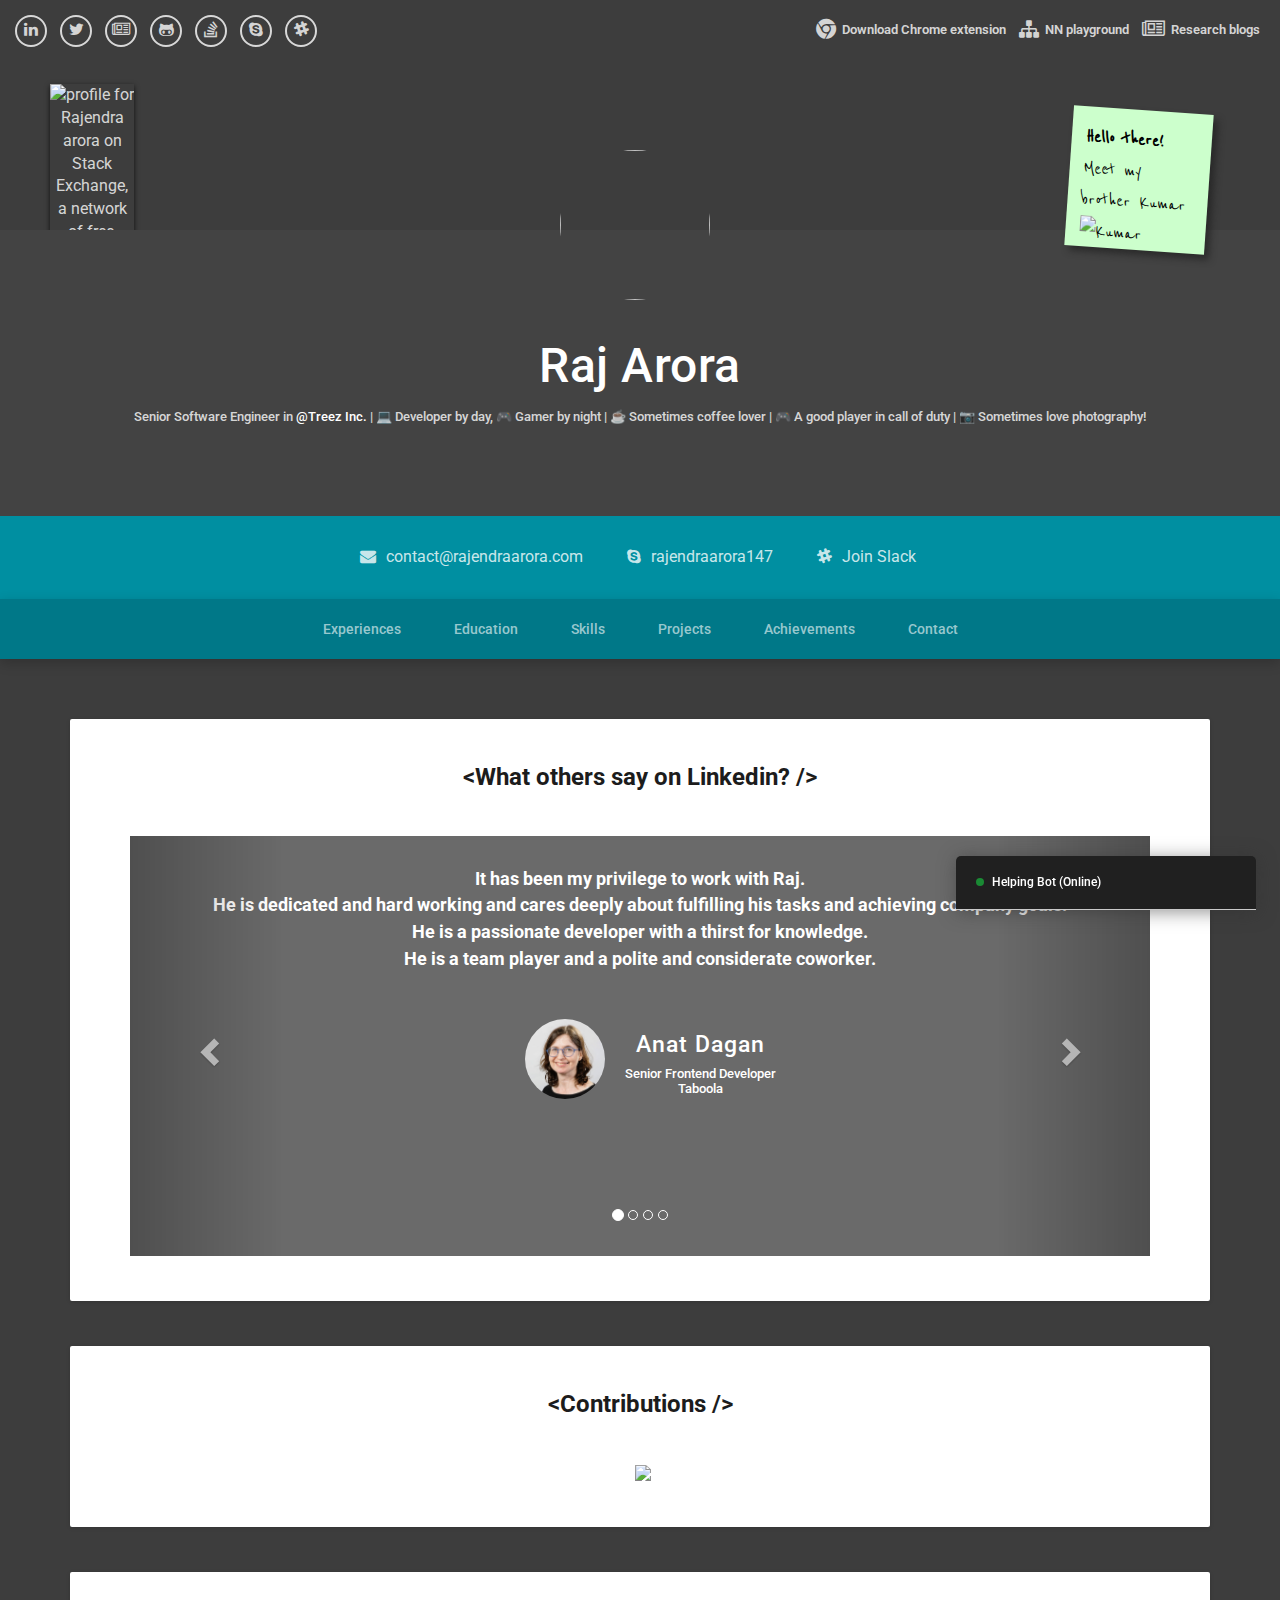
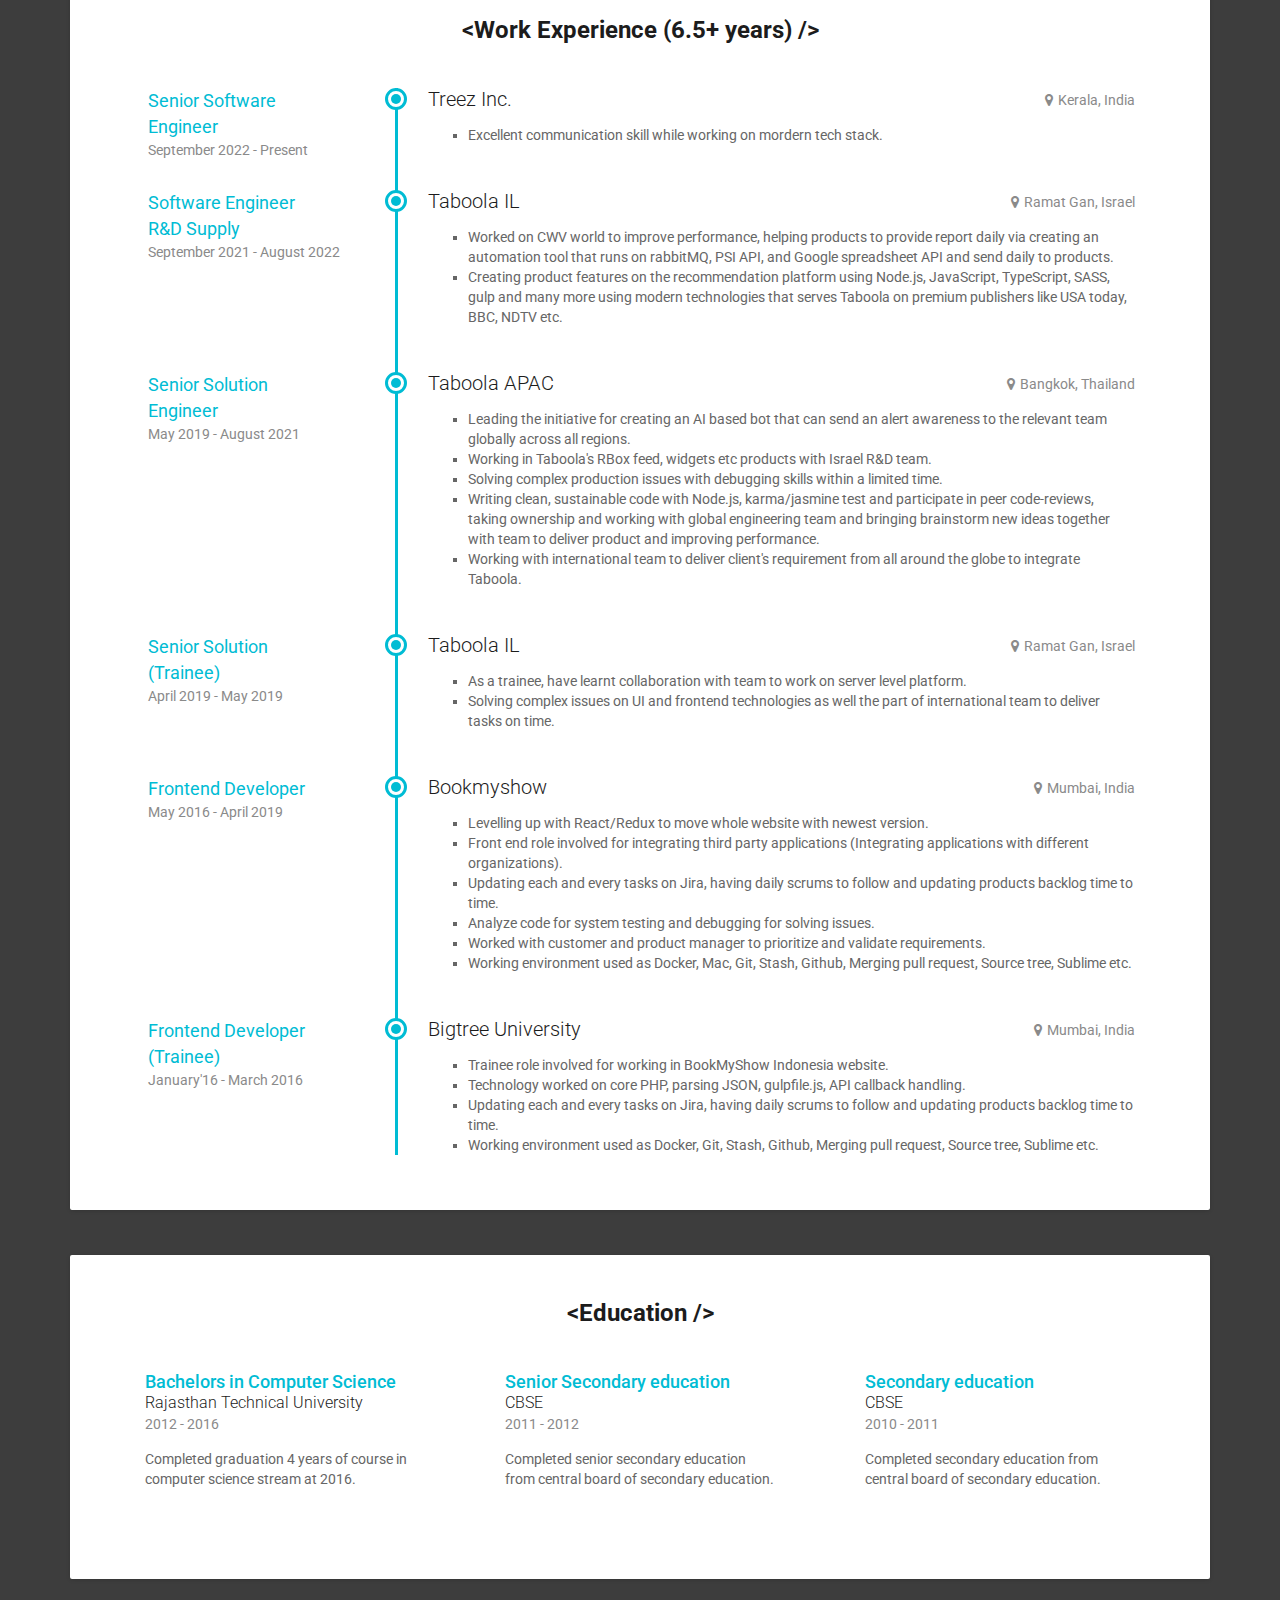
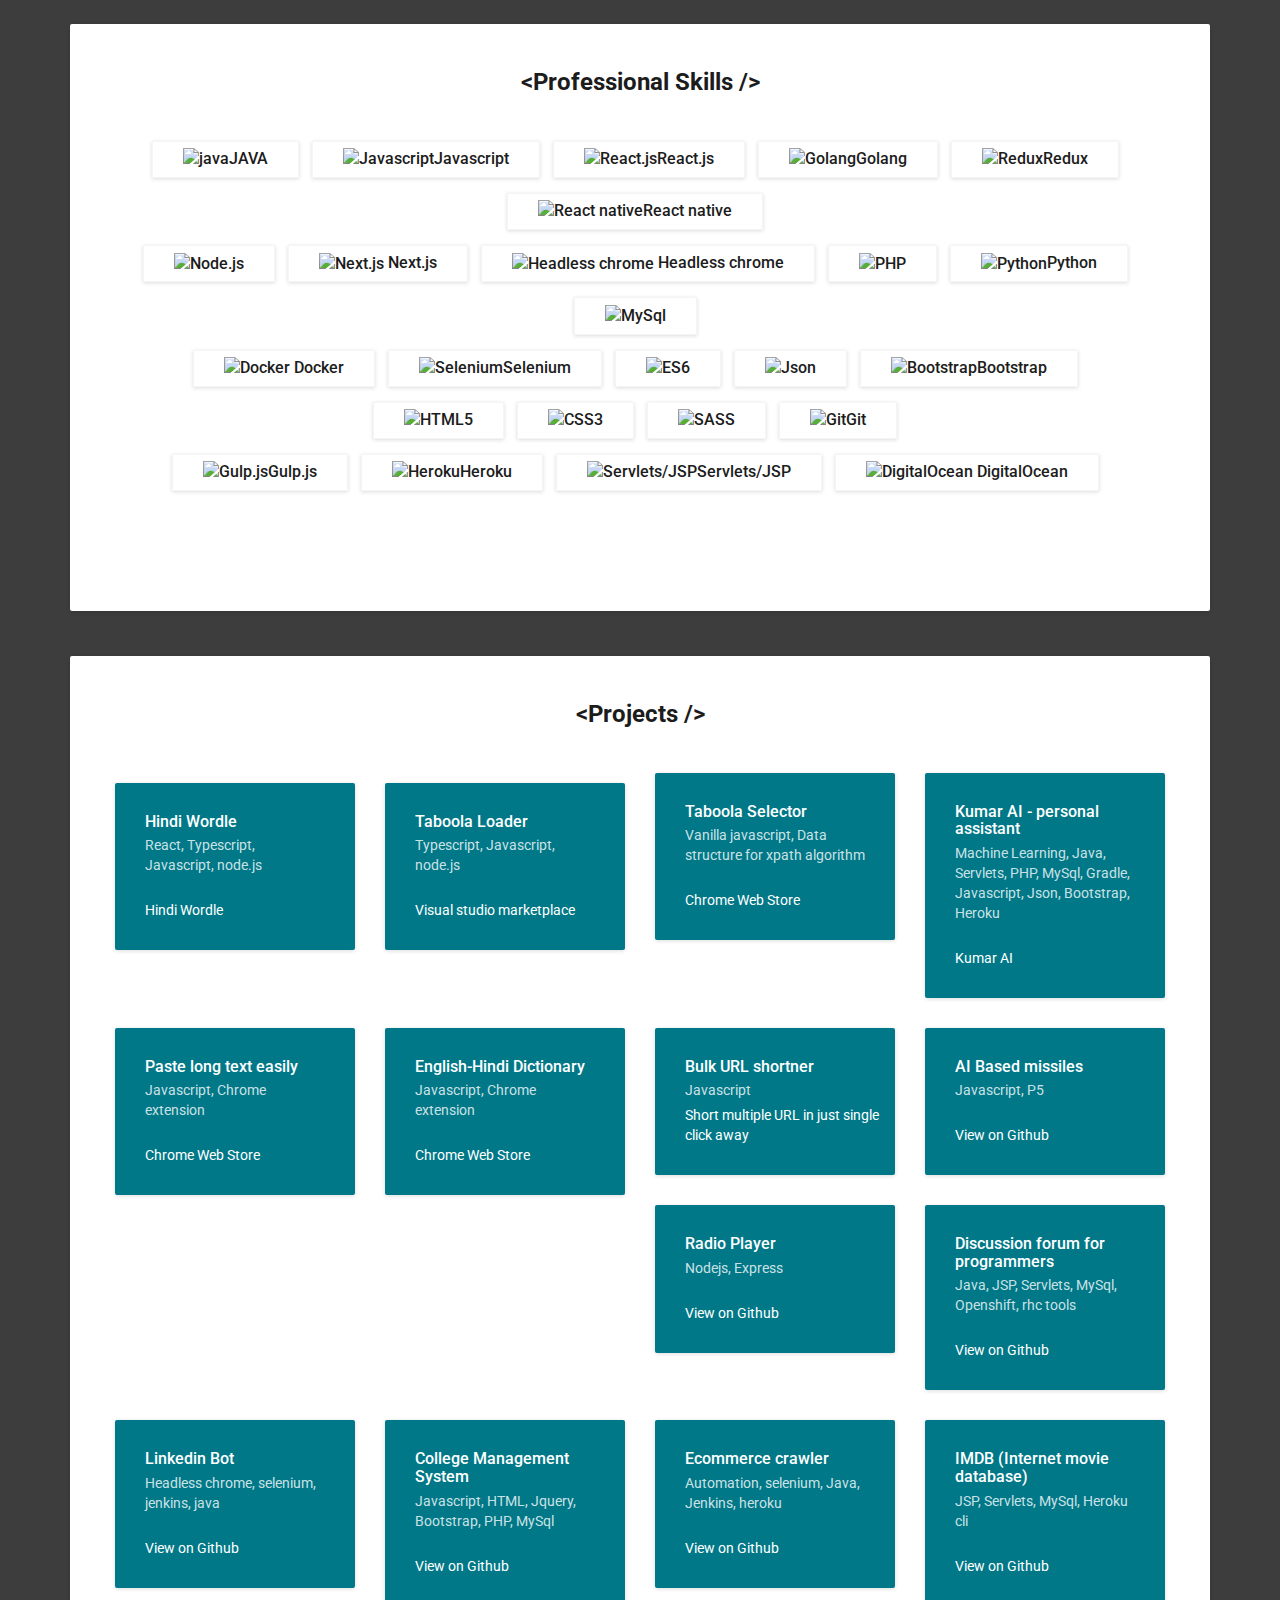
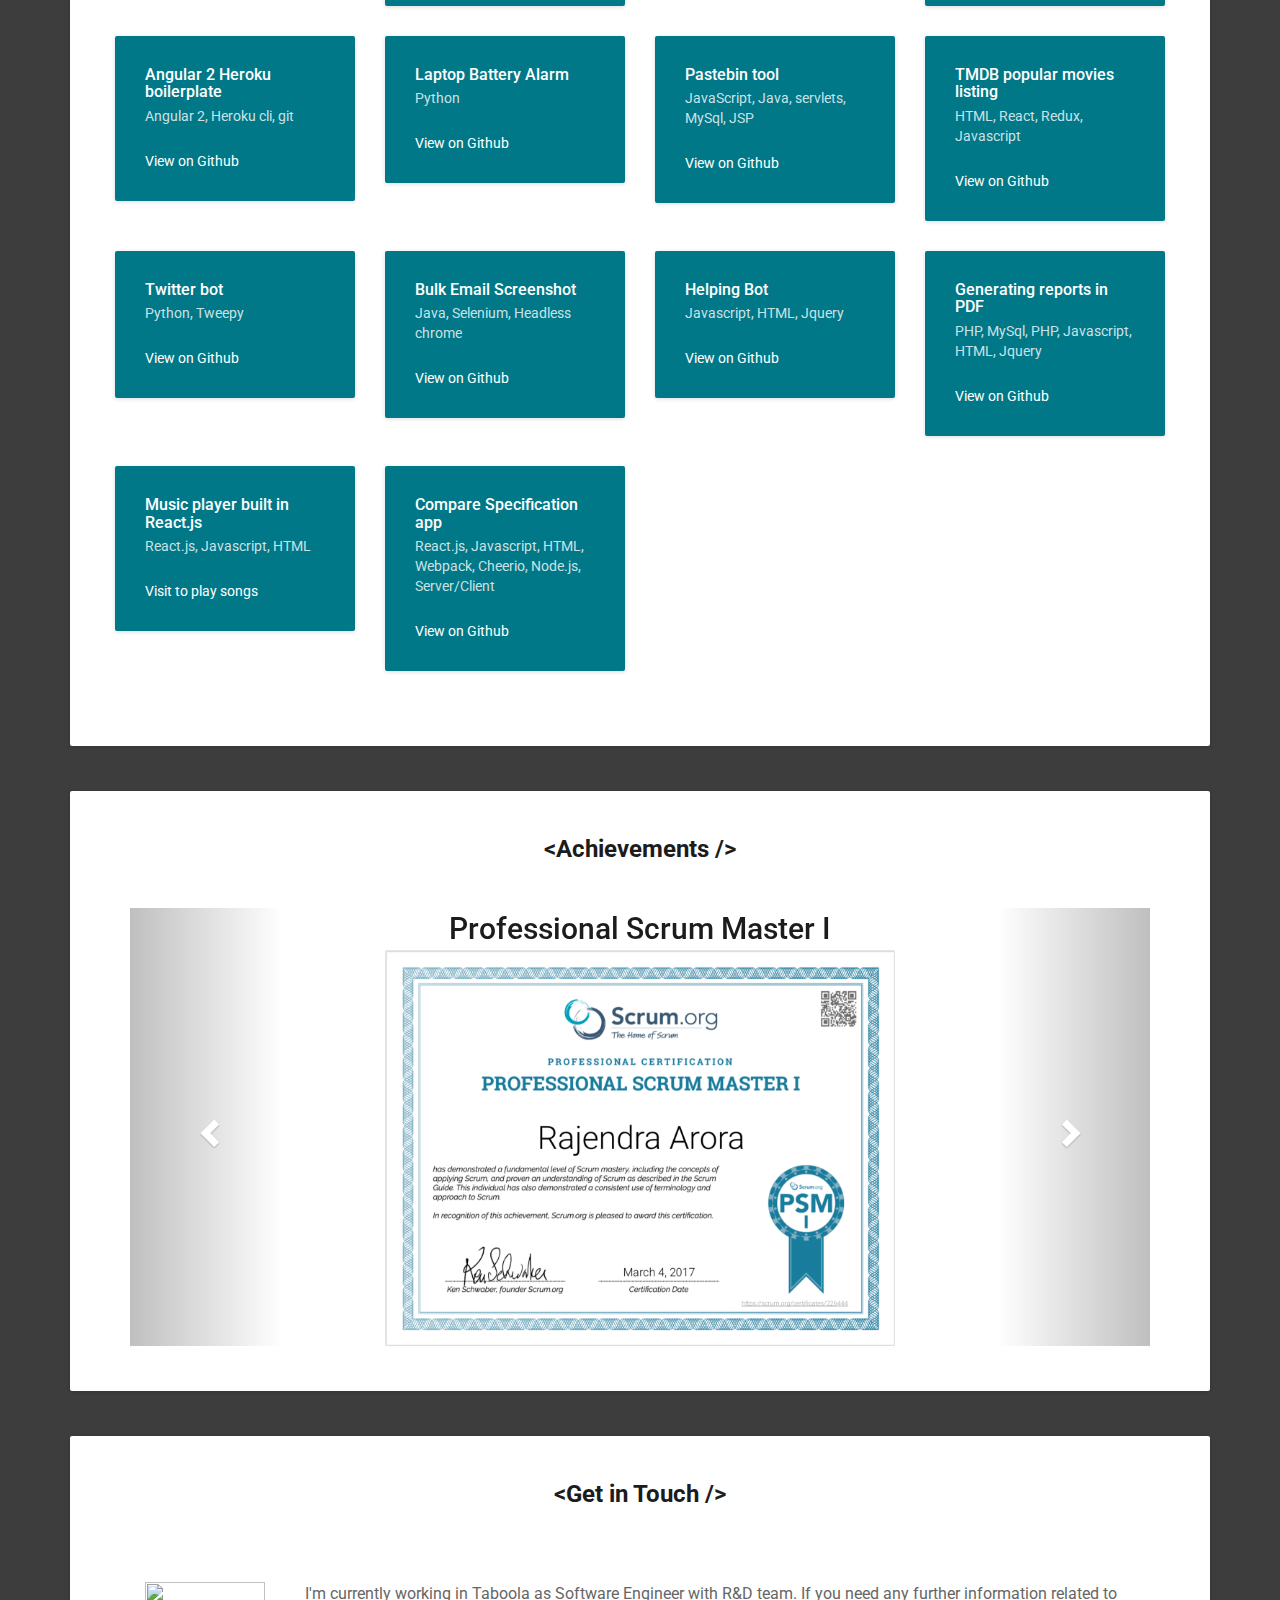
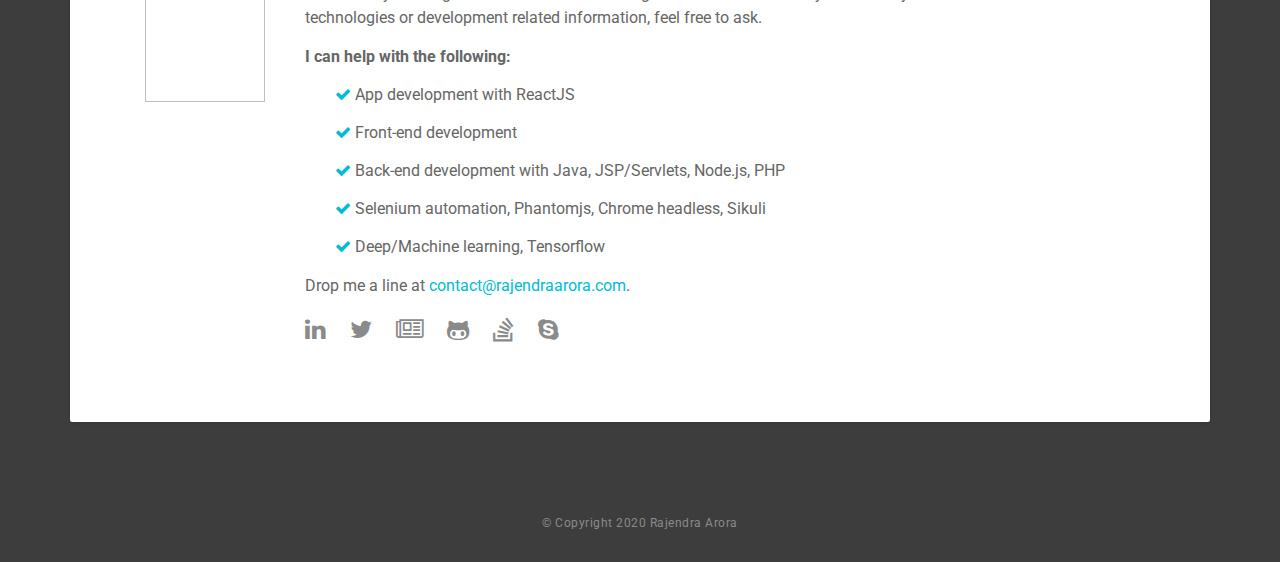
==== index.html @ cc277a3a "Update index.html" ====
<!DOCTYPE html>
<!--[if IE 8]> <html lang="en" class="ie8"> <![endif]-->  
<!--[if IE 9]> <html lang="en" class="ie9"> <![endif]-->  
<!--[if !IE]><!--> <html lang="en"> <!--<![endif]-->  
<head>
 	<link rel="shortcut icon" href="/assets/images/rajendra_arora.png" type="image/x-icon" />
    <title>Raj Arora | Frontend Developer at Taboola, Bangkok Thailand | Ex BookMyShow - Frontend Developer</title>
    <!-- Meta -->
    <meta charset="utf-8">
    <meta http-equiv="X-UA-Compatible" content="IE=edge">
    <meta name="viewport" content="width=device-width, initial-scale=1.0">
    <meta name="author" content="Raj Arora">
    <meta property="og:url" content="https://www.rajendraarora.com"/>
    <meta property="og:site_name" content="Raj Arora (rajendraarora16)"/>
    <meta property="og:title" content="Raj Arora (rajendraarora16)"/>
    <meta property="og:type" content="website"/>
    <meta property="og:image" content="https://www.rajendraarora.com/assets/images/rajendra_arora.png"/>
    <meta property="og:description" content="Rajendra is a Frontend developer in Taboola and previously worked as a role Software Developer at Bookmyshow. Also known as rajendraarora16 in online virtual world, He love to create web bots and huge fan of Machine Learning. Rajendra arora has created kumar - a personal AI bot who helps with everything https://kumar.rajendraarora.com. He's quite fascinated about working on large distributed systems and writes code that can scale well. Reactjs developer by day, Java developer by night" />
    <meta property="twitter:url" content="https://www.rajendraarora.com"/>
    <meta property="twitter:title" content="Raj Arora (rajendraarora16)"/>
    <meta property="twitter:type" content="website"/>
    <meta property="twitter:image" content="https://www.rajendraarora.com/assets/images/rajendra_arora.png"/>
    <meta property="twitter:description" content="Rajendra is a Frontend developer in Taboola and previously worked as a role Software Developer at Bookmyshow. Also known as rajendraarora16 in online virtual world, He love to create web bots and huge fan of Machine Learning. Rajendra arora has created kumar - a personal AI bot who helps with everything https://kumar.rajendraarora.com. He's quite fascinated about working on large distributed systems and writes code that can scale well. Reactjs developer by day, Java developer by night" />
    <meta name="description" content="Rajendra is a Frontend developer in Taboola and previously was a Software Developer at Bookmyshow. Known as rajendraarora16 in online virtual world, He love to create web bots and huge fan of Machine Learning. He's quite fascinated about working on large distributed systems and writes code that can scale well." />
    <meta name="keywords" content="Taboola raj arora, Taboola Rajendra arora, Rajendra arora Taboola, Fullstack developer taboola, Developer taboola, Taboola Raj Arora, Raj arora Taboola, Web developer Taboola, Taboola web developer, Full stack developer Raj arora, RajendraArora, rajendraarora16, Rajendra Arora, Kumar AI - rajendra arora, Kumar AI, Kumar AI Bot,IMDB app, Rajendra arora has created kumar - a personal AI bot who helps with everything https://kumar.rajendraarora.com, Bookmyshow.com, bookmyshow rajendra arora, rajendra arora bookmyshow, Machine Rajendra, Robot Rajendra, Robot Rajendra Arora, Rajendra Arora Machine Learning, Machine learning Rajendra Arora, Bookmyshow Developer, Bookmyshow Mumbai, Bookmyshow Intern, Github, API, Chrome Extension, Twitter, Python, wordpress, blog, Developer, Rajasthan Technical University, Rajendra, topper, Kota, Rajasthan, Rajendra Developer, API developer, Google open source, GitHub open source, Huge fan of Machine Learning, twitter bot, Twitter rajendra arora, Twitter bot rajendra arora, Twitter bot Rajendra, College management system Rajendra arora, Helping bot Rajendra arora, Pastebin tool Rajendra arora, Laptop battery alarm rajendra arora, Paste long text Rajendra arora, Chrome extension Paste long text, Paste long text extension, Paste long text chrome extension rajendra arora, Rajendra arora bulk url shortner, Kumar AI rajendra arora, Kumar AI chat bot, kumar chat bot personal assistant rajendra arora, kumar chat bot AI, Machine Learning Enthusiast, Reactjs developer by day, java developer by night" />
    <link rel="stylesheet" href="assets/css/bot-style.css" />
    <link  href="https://fonts.googleapis.com/css?family=Reenie+Beanie:regular" rel="stylesheet" type="text/css">
    <link href='https://fonts.googleapis.com/css?family=Roboto:400,500,400italic,300italic,300,500italic,700,700italic,900,900italic' rel='stylesheet' type='text/css'>
    <!-- Global CSS -->
    <link rel="stylesheet" href="https://maxcdn.bootstrapcdn.com/bootstrap/3.3.7/css/bootstrap.min.css">   
    <!-- Plugins CSS -->
    <link rel="stylesheet" href="https://maxcdn.bootstrapcdn.com/font-awesome/4.7.0/css/font-awesome.min.css">
    <!-- Theme CSS -->  
    <link rel="stylesheet" href="assets/css/style.css">
    <!-- Github Calendar CSS -->  
    <!-- <link rel="stylesheet" href="assets/css/github-calendar.css"> -->
    <!-- HTML5 shim and Respond.js for IE8 support of HTML5 elements and media queries -->
    <!--[if lt IE 9]>
      <script src="https://oss.maxcdn.com/html5shiv/3.7.2/html5shiv.min.js"></script>
      <script src="https://oss.maxcdn.com/respond/1.4.2/respond.min.js"></script>
    <![endif]-->
    <!-- Github Calendar JS -->
    <!-- <script src="assets/js/github-calendar.min.js"></script> -->
    <script>
	  (function(i,s,o,g,r,a,m){i['GoogleAnalyticsObject']=r;i[r]=i[r]||function(){
	  (i[r].q=i[r].q||[]).push(arguments)},i[r].l=1*new Date();a=s.createElement(o),
	  m=s.getElementsByTagName(o)[0];a.async=1;a.src=g;m.parentNode.insertBefore(a,m)
	  })(window,document,'script','https://www.google-analytics.com/analytics.js','ga');
	
	  ga('create', 'UA-88370656-1', 'auto');
	  ga('send', 'pageview');
	
	</script>
</head> 

<body>
    
    <header class="header">
        <div class="top-bar container-fluid">
            <ul class="social list-inline left">
                <li><a href="https://www.linkedin.com/in/rajendra-arora-a4066a108/" target="_blank"><i class="fa fa-linkedin" aria-hidden="true"></i></a></li>
                <li><a href="https://twitter.com/rajendraarora16" target="_blank"><i class="fa fa-twitter" aria-hidden="true"></i></a></li>
                <li><a href="https://rajendraarorarobot.wordpress.com/2015/08/20/crawler-and-robot-by-rajendra-arora/" target="_blank"><i class="fa fa-newspaper-o" aria-hidden="true"></i></a></li>
                <li><a href="https://github.com/rajendraarora16" target="_blank"><i class="fa fa-github-alt" aria-hidden="true"></i></a></li>
                <li><a href="http://stackoverflow.com/users/2802622/rajendra-arora" target="_blank"><i class="fa fa-stack-overflow" aria-hidden="true"></i></a></li>
                <li><a href="#" data-toggle="modal" data-target="#skype_address" ><i class="fa fa-skype" aria-hidden="true"></i></a></li>
                <li><a href="https://join.slack.com/t/rajendraarora/shared_invite/zt-i184yhn4-Tru3CZ2kOfXm0glyeF3x1g" target="_blank"><i class="fa fa-slack" aria-hidden="true"></i></a></li>
                <ul class="left-sticky">
                    <li>
                        <div class="stackoverflow-flair">
                            <a class="img-flair" href="https://stackoverflow.com/users/2802622/rajendra-arora"><img src="https://stackoverflow.com/users/flair/2802622.png" width="208" height="58" alt="profile for Rajendra arora on Stack Exchange, a network of free, community-driven Q&amp;A sites" title="profile for Rajendra arora on Stack Exchange, a network of free, community-driven Q&amp;A sites" /></a>
                        </div>
                    </li>
                </ul>
            </ul><!--//social-->
            <ul class="list-inline right-list-bar right">
                <li><div onclick="location.href='https://chrome.google.com/webstore/detail/rajendra-arora/gindhefmfhfmcaghojlpdplemeijejcb/';" class="ext-btn"><span class="chrome-icon-ext"><i class="fa fa-chrome" aria-hidden="true"></i></span><span class="chrome-text-ext">&nbsp;&nbsp;Download Chrome extension</span></div></li>
                <li><div onclick="location.href='https://nnplayground.herokuapp.com';" class="ext-btn"><span class="blog-icon-ext"><i class="fa fa-sitemap" aria-hidden="true"></i></span><span class="blog-text-ext">&nbsp;&nbsp;NN playground</span></div></li>
                <li><div onclick="location.href='https://blogs.rajendraarora.com';" class="ext-btn"><span class="blog-icon-ext"><i class="fa fa-newspaper-o" aria-hidden="true"></i></span><span class="blog-text-ext">&nbsp;&nbsp;Research blogs</span></div></li>
                <br/>
                <ul class="sticky-notes">
                    <li>
                        <a href="https://kumar.rajendraarora.com" target="_blank">
                            <p><strong>Hello there!</strong> Meet my brother Kumar <img src="https://kumar.rajendraarora.com/assets/img/kumar.png" alt="Kumar" height="30" width="30" /></p>
                            
                          </a>
                    </li>
                </ul>
            </ul>
        </div><!--//top-bar-->
        
        <div class="intro">
            <div class="container text-center">
                <img class="profile-image" src="assets/images/rajendra_photo.jpeg" alt="">
                <h1 class="name">Raj Arora</h1>
                <div class="title">Senior Software Engineer in <a href="https://www.linkedin.com/company/treez.io/" target="_blank">@Treez Inc.</a> | 💻 Developer by day, 🎮 Gamer by night | ☕ Sometimes coffee lover | 🎮 A good player in call of duty | 📷 Sometimes love photography!</div>
            </div><!--//container-->
        </div><!--//intro-->
        
        <div class="contact-info">
            <div class="container text-center">
                <ul class="list-inline">
                    <li class="email"><i class="fa fa-envelope"></i><a href="mailto:contact@rajendraarora.com">contact@rajendraarora.com</a></li>
                    <li class="website"><i class="fa fa-skype"></i><a href="skype:rajendraarora147?call">rajendraarora147</a></li>
                    <li class="website"><i class="fa fa-slack"></i><a href="https://join.slack.com/t/rajendraarora/shared_invite/zt-i184yhn4-Tru3CZ2kOfXm0glyeF3x1g" target="_blank">Join Slack</a></li>
                </ul>
            </div><!--//container-->
        </div><!--//contact-info-->
        
        <div class="page-nav-space-holder hidden-xs">
            <div id="page-nav-wrapper" class="page-nav-wrapper text-center">
                <div class="container">
                    <ul id="page-nav" class="nav page-nav list-inline">
                        <!-- <li><a class="scrollto" href="#contribution-section">Contributions</a></li> -->
                        <li><a class="scrollto" href="#experiences-section">Experiences</a></li>
                        <li><a class="scrollto" href="#education-section">Education</a></li>
                        <li><a class="scrollto" href="#skills-section">Skills</a></li>
                        <li><a class="scrollto" href="#portfolio-section">Projects</a></li>
                        <li><a class="scrollto" href="#achievement-section">Achievements</a></li>
                        <li><a class="scrollto" href="#contact-section">Contact</a></li>
                    </ul><!--//page-nav-->
                </div>
            </div><!--//page-nav-wrapper-->
        </div>
        
    </header><!--//header-->
    
    <div class="wrapper container">
        <section id="recommendation-section" class="recommendation-section section align-xs">
            <h2 class="section-title"><strong>&lt;What others say on Linkedin? /&gt;</strong></h2>
            <div class="intro">
                <div class="dialog">
                    <div class="container sliderStyle">
                        <div id="myCarousel" class="carousel slide" data-ride="carousel">
                            <!-- Indicators -->
                            <ol class="carousel-indicators">
                                <li data-target="#myCarousel" data-slide-to="0" class="active"></li>
                                <li data-target="#myCarousel" data-slide-to="1"></li>
                                <li data-target="#myCarousel" data-slide-to="2"></li>
                                <li data-target="#myCarousel" data-slide-to="3"></li>
                            </ol>
                        
                            <!-- Wrapper for slides -->
                            <!-- Item 1 -->
                            <div class="carousel-inner">
                                <div class="item active">
                                  <div class="u-container-layout u-container-layout-1">
                                    <a class="recommendation-anchor" href="https://www.linkedin.com/in/arorar16/details/recommendations" target="_blank">
                                      <p class="u-align-left u-text u-text-1">It has been my privilege to work with Raj.
                                        <br/>He is dedicated and hard working and cares deeply about fulfilling his tasks and achieving company goals.<br/>He is a passionate developer with a thirst for knowledge. 
                                        <br/>He is a team player and a polite and considerate coworker.</p>
                                      <div class="u-recommendation-container">
                                        <div class="recommendation-container">
                                          <div class="r-image-container">
                                            <div class="u-image u-image-circle u-preserve-proportions u-image-1" alt="Colleague image"></div>
                                          </div>
                                          <div class="r-info">
                                            <h4 class="u-align-left u-custom-font u-font-montserrat u-text u-text-2">Anat Dagan</h4>
                                            <h5 class="u-align-left u-text u-text-3">Senior Frontend Developer <br />Taboola</h5>
                                          </div>
                                        </div>
                                      </div>
                                    </a>
                                  </div>
                                </div>
                                <!-- Item 2 -->
                                <div class="item">
                                  <div class="u-container-layout u-container-layout-1">
                                    <a class="recommendation-anchor" href="https://www.linkedin.com/in/arorar16/details/recommendations" target="_blank">
                                      <p class="u-align-left u-text u-text-1">Rajendra is amazing person with very in-depth and vast knowledge in the technical front. While working with him under his Senior Solution Engineer role, he was always hands-on and willing to hop on any ad hoc requests to solve, not just critical but also difficult, issues. Raj would not give up until he could squeeze all his knowledge and exploit all his attempts. I could always rest assured that he would do his best to find a solution and that I was always in a good care when working with him.</p>
                                      <div class="u-recommendation-container">
                                        <div class="recommendation-container">
                                          <div class="r-image-container">
                                            <div class="u-image u-image-circle u-preserve-proportions u-image-2" alt="Colleague image"></div>
                                          </div>
                                          <div class="r-info">
                                            <h4 class="u-align-left u-custom-font u-font-montserrat u-text u-text-2">Napapan Nilasri</h4>
                                            <h5 class="u-align-left u-text u-text-3">Team Lead / Manager <br />Taboola</h5>
                                          </div>
                                        </div>
                                      </div>
                                    </a>
                                  </div>
                                </div>

                                <!-- Item 3 -->
                                <div class="item">
                                  <div class="u-container-layout u-container-layout-1">
                                    <a class="recommendation-anchor" href="https://www.linkedin.com/in/arorar16/details/recommendations" target="_blank">
                                      <p class="u-align-left u-text u-text-1">During our time in Bookmyshow, Raj proved himself to be a dependable employee and a hard worker with solid problem solving and technical skills. He always used to be hooked with the latest technologies, learning new things literally every day.
                                      <br/>Raj would be an asset to have on any team. During his tenure at Bookmyshow, he's gone out of his way to welcome newcomers and resolve any problems they might have. He pitches innovative ideas at company meetings but also listens to what others have to say. Would love to work again with him.</p>
                                      <div class="u-recommendation-container">
                                        <div class="recommendation-container">
                                          <div class="r-image-container">
                                            <div class="u-image u-image-circle u-preserve-proportions u-image-3" alt="Colleague image"></div>
                                          </div>
                                          <div class="r-info">
                                            <h4 class="u-align-left u-custom-font u-font-montserrat u-text u-text-2">Chirag Batra</h4>
                                            <h5 class="u-align-left u-text u-text-3">Software Engineer <br />BookMyShow</h5>
                                          </div>
                                        </div>
                                      </div>
                                    </a>
                                  </div>
                                </div>

                                <!-- Item 4 -->
                                <div class="item">
                                  <div class="u-container-layout u-container-layout-1">
                                    <a class="recommendation-anchor" href="https://www.linkedin.com/in/arorar16/details/recommendations" target="_blank">
                                      <p class="u-align-left u-text u-text-1">I've worked with him more than a year as a same position. He is intelligent, creative and possesses an in quisitive mind. He continually shares his knowledge to the team and develops initiative tools for improving team performance and efficiency.<br/>
                                      As a part of his role, he has to communicate with both business and technical group of people on a daily basis. His proficiency is high enough so that he is always clear and concise, making his point and backing it up with solid decision and analysis. I'm so fortunate to have him as a part of the team.</p>
                                      <div class="u-recommendation-container">
                                        <div class="recommendation-container">
                                          <div class="r-image-container">
                                            <div class="u-image u-image-circle u-preserve-proportions u-image-4" alt="Colleague image"></div>
                                          </div>
                                          <div class="r-info">
                                            <h4 class="u-align-left u-custom-font u-font-montserrat u-text u-text-2">Sunsern Damronglaohapan</h4>
                                            <h5 class="u-align-left u-text u-text-3">Solutions Lead <br />Taboola</h5>
                                          </div>
                                        </div>
                                      </div>
                                    </a>
                                  </div>
                                </div>
                            </div>
                        
                            <!-- Left and right controls -->
                            <a class="left carousel-control" href="#myCarousel" data-slide="prev">
                                <span class="glyphicon glyphicon-chevron-left"></span>
                                <span class="sr-only">Previous</span>
                            </a>
                            <a class="right carousel-control" href="#myCarousel" data-slide="next">
                                <span class="glyphicon glyphicon-chevron-right"></span>
                                <span class="sr-only">Next</span>
                            </a>
                        </div>
                    </div>
                </div>
            </div>
        </section>

        <section id="contribution-section" class="contribution-section section align-xs">
            <h2 class="section-title"><strong>&lt;Contributions /&gt;</strong></h2>
            <div class="intro">
                <div class="dialog contribution">
                    <div class="github-stats">
                        <img src="https://github-readme-stats.anuraghazra1.vercel.app/api?username=rajendraarora16&show_icons=true&include_all_commits=true&theme=radical" alt="" />
                    </div>
                    <div class="github-top-lang">
                        <img src="https://github-readme-stats.anuraghazra1.vercel.app/api/top-langs/?username=rajendraarora16&layout=compact&theme=radical" alt="" />
                    </div>
                    <div class="github-streak">
                        <img src="https://github-readme-streak-stats.herokuapp.com/?user=rajendraarora16&theme=dark" width="48%">
                    </div>
                </div>
            </div>
        </section>

        <section id="experiences-section" class="experiences-section section">
            <h2 class="section-title"><strong>&lt;Work Experience (6.5+ years) /&gt;</strong></h2>
            <div class="timeline">
                
                <div class="item">
                  <div class="work-place">
                      <h3 class="place">Treez Inc.</h3>
                      <div class="location"><i class="fa fa-map-marker" aria-hidden="true"></i>Kerala, India</div>
                  </div>
                  <div class="job-meta">
                      <div class="title">Senior Software<br/>Engineer</div>
                      <div class="time">September 2022 - Present</div>
                  </div><!--//job-meta-->
                  <div class="job-desc">
                      <ul>
                          <li>Excellent communication skill while working on mordern tech stack.</li>
                      </ul>
                  </div><!--//job-desc-->
                </div><!--//item-->
                
                <div class="item">
                    <div class="work-place">
                        <h3 class="place">Taboola IL</h3>
                        <div class="location"><i class="fa fa-map-marker" aria-hidden="true"></i>Ramat Gan, Israel</div>
                    </div>
                    <div class="job-meta">
                        <div class="title">Software Engineer<br/> R&D Supply</div>
                        <div class="time">September 2021 - August 2022</div>
                    </div><!--//job-meta-->
                    <div class="job-desc">
                        <ul>
                            <li>Worked on CWV world to improve performance, helping products to provide report daily via creating an automation tool that runs on rabbitMQ, PSI API, and Google spreadsheet API and send daily to products.</li>
                            <li>Creating product features on the recommendation platform using Node.js, JavaScript, TypeScript, SASS, gulp and many more using modern technologies that serves Taboola on premium publishers like USA today, BBC, NDTV etc.</li>
                        </ul>
                    </div><!--//job-desc-->
                </div><!--//item-->

                <div class="item">
                    <div class="work-place">
                        <h3 class="place">Taboola APAC</h3>
                        <div class="location"><i class="fa fa-map-marker" aria-hidden="true"></i>Bangkok, Thailand</div>
                    </div>
                    <div class="job-meta">
                        <div class="title">Senior Solution<br/> Engineer</div>
                        <div class="time">May 2019 - August 2021</div>
                    </div><!--//job-meta-->
                    <div class="job-desc">
                        <ul>
                            <li>Leading the initiative for creating an AI based bot that can send an alert awareness to the relevant team globally across all regions.</li>
                            <li>Working in Taboola's RBox feed, widgets etc products with Israel R&D team.</li>
                            <li>Solving complex production issues with debugging skills within a limited time.</li>
                            <li>Writing clean, sustainable code with Node.js, karma/jasmine test and participate in peer code-reviews, taking
                                ownership and working with global engineering team and bringing brainstorm new ideas together with team
                                to deliver product and improving performance.</li>
                            <li>Working with international team to deliver client's requirement from all around the globe to integrate Taboola.</li>
                        </ul>
                    </div><!--//job-desc-->
                </div><!--//item-->
                
		        <div class="item">
                    <div class="work-place">
                        <h3 class="place">Taboola IL</h3>
                        <div class="location"><i class="fa fa-map-marker" aria-hidden="true"></i>Ramat Gan, Israel</div>
                    </div>
                    <div class="job-meta">
                        <div class="title">Senior Solution<br/>(Trainee)</div>
                        <div class="time">April 2019 - May 2019</div>
                    </div><!--//job-meta-->
                    <div class="job-desc">
                        <ul>
                            <li>As a trainee, have learnt collaboration with team to work on server level platform.</li>
                            <li>Solving complex issues on UI and frontend technologies as well the part of international team to deliver tasks on time.</li>
                        </ul>
                    </div><!--//job-desc-->
                </div><!--//item-->    
		    
                <div class="item">
                    <div class="work-place">
                        <h3 class="place">Bookmyshow</h3>
                        <div class="location"><i class="fa fa-map-marker" aria-hidden="true"></i>Mumbai, India</div>
                    </div>
                    <div class="job-meta">
                        <div class="title">Frontend Developer</div>
                        <div class="time">May 2016 - April 2019</div>
                    </div><!--//job-meta-->
                    <div class="job-desc">
                        <ul>
                            <li>Levelling up with React/Redux to move whole website with newest version.</li>
                            <li>Front end role involved for integrating third party applications (Integrating applications with different organizations).</li>
                            <li>Updating each and every tasks on Jira, having daily scrums to follow and updating products backlog time to time.</li>
                            <li>Analyze code for system testing and debugging for solving issues.</li>
                            <li>Worked with customer and product manager to prioritize and validate requirements.</li>
                            <li>Working environment used as Docker, Mac, Git, Stash, Github, Merging pull request, Source tree, Sublime etc.</li>
                        </ul>
                    </div><!--//job-desc-->
                </div><!--//item-->
                
                <div class="item">
                    <div class="work-place">
                        <h3 class="place">Bigtree University</h3>
                        <div class="location"><i class="fa fa-map-marker" aria-hidden="true"></i>Mumbai, India</div>
                    </div>
                    <div class="job-meta">
                        <div class="title">Frontend Developer <br/>(Trainee)</div>
                        <div class="time">January'16 - March 2016</div>
                    </div><!--//job-meta-->
                    <div class="job-desc">
                        <ul>
                            <li>Trainee role involved for working in BookMyShow Indonesia website.</li>
                            <li>Technology worked on core PHP, parsing JSON, gulpfile.js, API callback handling.</li>
                            <li>Updating each and every tasks on Jira, having daily scrums to follow and updating products backlog time to time.</li>
                            <li>Working environment used as Docker, Git, Stash, Github, Merging pull request, Source tree, Sublime etc.</li>
                        </ul> 
                    </div><!--//job-desc-->
                </div><!--//item-->
                
            </div><!--//timeline-->
            
        </section><!--//section-->
        
        <section id="education-section" class="education-section section">
            <h2 class="section-title"><strong>&lt;Education /&gt;</strong></h2>
            <div class="row">
                <div class="item col-xs-12 col-sm-4">
                    <div class="item-inner">
                        <h3 class="degree">Bachelors in Computer Science</h3>
                        <div class="education-body">
                            Rajasthan Technical University
                        </div><!--//education-body-->
                        <div class="time">2012 - 2016</div>
                        <div class="desc">
                            Completed graduation 4 years of course in computer science stream at 2016. 
                        </div>
                    </div><!--//item-inner-->
                </div><!--//item-->
                <div class="item col-xs-12 col-sm-4">
                    <div class="item-inner">
                        <h3 class="degree">Senior Secondary education</h3>
                        <div class="education-body">
                            CBSE
                        </div><!--//education-body-->
                        <div class="time">2011 - 2012</div>
                        <div class="desc">
                            Completed senior secondary education from central board of secondary education. 
                        </div>
                    </div><!--//item-inner-->
                </div><!--//item-->
                <div class="item col-xs-12 col-sm-4">
                    <div class="item-inner">
                        <h3 class="degree">Secondary education</h3>
                        <div class="education-body">
                            CBSE
                        </div><!--//education-body-->
                        <div class="time">2010 - 2011</div>
                        <div class="desc">
                            Completed secondary education from central board of secondary education. 
                        </div>
                    </div><!--//item-inner-->
                </div><!--//item-->
                
            </div><!--//row-->
        </section><!--//section-->
        
        
        <section id="skills-section" class="skills-section section text-center">
            <h2 class="section-title"><strong>&lt;Professional Skills /&gt;</strong></h2>
            <div class="top-skills">                
                <div class="other-skills">
	                <div class="misc-skills">
                        <span class="skill-tag"><img class="programming-skill-logo" src="https://res.cloudinary.com/dqluxvgsf/image/upload/v1573228147/rajendraarora.com/programming-icon/java.png" alt="java"/>JAVA</span>
                        <span class="skill-tag"><img class="programming-skill-logo" src="https://res.cloudinary.com/dqluxvgsf/image/upload/v1573228148/rajendraarora.com/programming-icon/javascript.png" alt="Javascript"/>Javascript</span>
                        <span class="skill-tag"><img class="programming-skill-logo" src="https://res.cloudinary.com/dqluxvgsf/image/upload/v1573228149/rajendraarora.com/programming-icon/react.png" alt="React.js"/>React.js</span>
                        <span class="skill-tag"><img class="programming-skill-logo" src="https://res.cloudinary.com/dqluxvgsf/image/upload/v1573228149/rajendraarora.com/programming-icon/golang.png" alt="Golang"/>Golang</span>
                        <span class="skill-tag"><img class="programming-skill-logo" src="https://res.cloudinary.com/dqluxvgsf/image/upload/v1573228151/rajendraarora.com/programming-icon/redux.png" alt="Redux"/>Redux</span>
                        <span class="skill-tag"><img class="programming-skill-logo" src="https://res.cloudinary.com/dqluxvgsf/image/upload/v1573228149/rajendraarora.com/programming-icon/react-native.png" alt="React native"/>React native</span>
                        <br>
                        <span class="skill-tag"><img class="programming-skill-logo" src="https://res.cloudinary.com/dqluxvgsf/image/upload/v1573229248/rajendraarora.com/programming-icon/node.png" alt="Node.js"/></span>
                        <span class="skill-tag"><img class="programming-skill-logo" src="https://res.cloudinary.com/dqluxvgsf/image/upload/v1573229627/rajendraarora.com/programming-icon/next.png" alt="Next.js"/> Next.js</span>
                        <span class="skill-tag"><img class="programming-skill-logo" src="https://res.cloudinary.com/dqluxvgsf/image/upload/v1573228149/rajendraarora.com/programming-icon/chrome.png" alt="Headless chrome"/> Headless chrome</span>
                        <span class="skill-tag"><img class="programming-skill-logo" src="https://res.cloudinary.com/dqluxvgsf/image/upload/v1573228150/rajendraarora.com/programming-icon/php.png" alt="PHP"/></span>
                        <span class="skill-tag"><img class="programming-skill-logo" src="https://res.cloudinary.com/dqluxvgsf/image/upload/v1573228148/rajendraarora.com/programming-icon/python.png" alt="Python"/>Python</span>
                        <span class="skill-tag"><img class="programming-skill-logo" src="https://res.cloudinary.com/dqluxvgsf/image/upload/v1573228149/rajendraarora.com/programming-icon/mysql.png" alt="MySql"/></span>
                        <br>
                        <span class="skill-tag"><img class="programming-skill-logo" src="https://res.cloudinary.com/dqluxvgsf/image/upload/v1573230210/rajendraarora.com/programming-icon/docker.png" alt="Docker"/> Docker</span>
	                    <span class="skill-tag"><img class="programming-skill-logo" src="https://res.cloudinary.com/dqluxvgsf/image/upload/v1573228149/rajendraarora.com/programming-icon/selenium.png" alt="Selenium"/>Selenium</span>
	                    <span class="skill-tag"><img class="programming-skill-logo" src="https://res.cloudinary.com/dqluxvgsf/image/upload/v1573228734/rajendraarora.com/programming-icon/es6.png" alt="ES6"/></span>
	                    <span class="skill-tag"><img class="programming-skill-logo" src="https://res.cloudinary.com/dqluxvgsf/image/upload/v1573228148/rajendraarora.com/programming-icon/json.png" alt="Json"/></span>
	                    <span class="skill-tag"><img class="programming-skill-logo" src="https://res.cloudinary.com/dqluxvgsf/image/upload/v1573228148/rajendraarora.com/programming-icon/bootstrap.png" alt="Bootstrap"/>Bootstrap</span>
	                    <br>
	                    <span class="skill-tag"><img class="programming-skill-logo" src="https://res.cloudinary.com/dqluxvgsf/image/upload/v1573228150/rajendraarora.com/programming-icon/html.png" alt="HTML5"/></span>
	                    <span class="skill-tag"><img class="programming-skill-logo" src="https://res.cloudinary.com/dqluxvgsf/image/upload/v1573228150/rajendraarora.com/programming-icon/css.png" alt="CSS3"/></span>
	                    <span class="skill-tag"><img class="programming-skill-logo" src="https://res.cloudinary.com/dqluxvgsf/image/upload/v1573228148/rajendraarora.com/programming-icon/sass.png" alt="SASS"/></span>
	                    <span class="skill-tag"><img class="programming-skill-logo" src="https://res.cloudinary.com/dqluxvgsf/image/upload/v1573228148/rajendraarora.com/programming-icon/git.png" alt="Git"/>Git</span>
                        <br>
                        <span class="skill-tag"><img class="programming-skill-logo" src="https://res.cloudinary.com/dqluxvgsf/image/upload/v1573228149/rajendraarora.com/programming-icon/gulp.png" alt="Gulp.js"/>Gulp.js</span>
	                    <span class="skill-tag"><img class="programming-skill-logo" src="https://res.cloudinary.com/dqluxvgsf/image/upload/v1573228148/rajendraarora.com/programming-icon/heroku.png" alt="Heroku"/>Heroku</span>
	                    <span class="skill-tag"><img class="programming-skill-logo" src="https://res.cloudinary.com/dqluxvgsf/image/upload/v1573228149/rajendraarora.com/programming-icon/tomcat.png" alt="Servlets/JSP"/>Servlets/JSP</span>
	                    <span class="skill-tag"><img class="programming-skill-logo" src="https://res.cloudinary.com/dqluxvgsf/image/upload/v1573228149/rajendraarora.com/programming-icon/digitalocean.png" alt="DigitalOcean"/> DigitalOcean</span>
	                </div>
	            </div><!--//other-skills-->
                
            </div><!--//top-skills-->
            
        </section><!--//skills-section-->
        <section id="portfolio-section" class="portfolio-section section">
            <h2 class="section-title"><strong>&lt;Projects /&gt;</strong></h2>
            <div class="clearfix"></div>
            <div class="items-wrapper isotope row">
                <div class="item frontend col-md-3 col-xs-6 ">
                    <div class="item-inner">
                        <figure class="figure">
                            <img class="img-responsive" src="https://res.cloudinary.com/dqluxvgsf/image/upload/w_1000,c_fill,ar_1:1,g_auto,r_max,bo_5px_solid_red,b_rgb:262c35/v1645580830/rajendraarora.com/Wordle.png" width="200" style="margin: 10px 0 0 10px;" alt="" />
                        </figure>
                        <div class="content text-left">
                            <h3 class="sub-title"><a href="#">Hindi Wordle</a></h3>
                            <div class="meta">React, Typescript, Javascript, node.js</div>
                            <div class="action"><a href="https://hindi-wordle.rajendraarora.com/" target="_blank" >Hindi Wordle</a></div>
                        </div><!--//content-->    
                        <a class="link-mask" href="https://hindi-wordle.rajendraarora.com/" target="_blank"></a>              
                    </div><!--//item-inner-->
                </div><!--//item-->
                <div class="item frontend col-md-3 col-xs-6 ">
                    <div class="item-inner">
                        <figure class="figure">
                            <img class="img-responsive" src="https://res.cloudinary.com/dqluxvgsf/image/upload/v1608783871/rajendraarora.com/pngfind.com-mysql-logo-transparent-png-1683203.png" width="200" style="margin: 10px 0 0 10px;" alt="" />
                        </figure>
                        <div class="content text-left">
                            <h3 class="sub-title"><a href="#">Taboola Loader</a></h3>
                            <div class="meta">Typescript, Javascript, node.js</div>
                            <div class="action"><a href="https://marketplace.visualstudio.com/items?itemName=RajArora.taboola-loader" target="_blank" >Visual studio marketplace</a></div>
                        </div><!--//content-->    
                        <a class="link-mask" href="https://marketplace.visualstudio.com/items?itemName=RajArora.taboola-loader" target="_blank"></a>              
                    </div><!--//item-inner-->
                </div><!--//item-->
                <div class="item frontend col-md-3 col-xs-6 ">
                    <div class="item-inner">
                        <figure class="figure">
                            <img class="img-responsive" src="https://res.cloudinary.com/dqluxvgsf/image/upload/v1573230509/rajendraarora.com/taboola-selector.png" width="200" alt="" />
                        </figure>
                        <div class="content text-left">
                            <h3 class="sub-title"><a href="#">Taboola Selector</a></h3>
                            <div class="meta">Vanilla javascript, Data structure for xpath algorithm</div>
                            <div class="action"><a href="https://chrome.google.com/webstore/detail/taboola-xpath-selector/bnddcamoelhlmpjhdjgadogndfgfnjkb" target="_blank" >Chrome Web Store</a></div>
                        </div><!--//content-->    
                        <a class="link-mask" href="https://chrome.google.com/webstore/detail/taboola-xpath-selector/bnddcamoelhlmpjhdjgadogndfgfnjkb" target="_blank"></a>              
                    </div><!--//item-inner-->
                </div><!--//item-->
                <div class="item frontend col-md-3 col-xs-6 ">
                    <div class="item-inner">
                        <figure class="figure">
                            <img class="img-responsive" src="https://res.cloudinary.com/dqluxvgsf/image/upload/v1526298773/rajendraarora.com/kumar.png" width="200" alt="" />
                        </figure>
                        <div class="content text-left">
                            <h3 class="sub-title"><a href="#">Kumar AI - personal assistant</a></h3>
                            <div class="meta">Machine Learning, Java, Servlets, PHP, MySql, Gradle, Javascript, Json, Bootstrap, Heroku</div>
                            <div class="action"><a href="https://kumar.rajendraarora.com" target="_blank" >Kumar AI</a></div>
                        </div><!--//content-->    
                        <a class="link-mask" href="https://kumar.rajendraarora.com" target="_blank"></a>              
                    </div><!--//item-inner-->
                </div><!--//item-->
                <div class="item frontend col-md-3 col-xs-6 ">
                    <div class="item-inner">
                        <figure class="figure">
                            <img class="img-responsive" src="https://res.cloudinary.com/dqluxvgsf/image/upload/v1526297013/rajendraarora.com/ZmQWg.png" alt="" />
                        </figure>
                        <div class="content text-left">
                            <h3 class="sub-title"><a href="#">Paste long text easily</a></h3>
                            <div class="meta">Javascript, Chrome extension</div>
                            <div class="action"><a href="https://chrome.google.com/webstore/detail/paste-long-text/dhonighchmchkhghhmnegegkciogailm" target="_blank" >Chrome Web Store</a></div>
                        </div><!--//content-->    
                        <a class="link-mask" href="https://chrome.google.com/webstore/detail/paste-long-text/dhonighchmchkhghhmnegegkciogailm" target="_blank"></a>              
                    </div><!--//item-inner-->
                </div><!--//item-->
                <div class="item frontend col-md-3 col-xs-6 ">
                    <div class="item-inner">
                        <figure class="figure">
                            <img class="img-responsive" src="https://res.cloudinary.com/dqluxvgsf/image/upload/v1526297029/rajendraarora.com/2l65c.png" alt="" />
                        </figure>
                        <div class="content text-left">
                            <h3 class="sub-title"><a href="#">English-Hindi Dictionary</a></h3>
                            <div class="meta">Javascript, Chrome extension</div>
                            <div class="action"><a href="https://chrome.google.com/webstore/detail/english-hindi-dictionary/ojcmofegpfdolpniponocejcncdkpdmn" target="_blank" >Chrome Web Store</a></div>
                        </div><!--//content-->    
                        <a class="link-mask" href="https://chrome.google.com/webstore/detail/english-hindi-dictionary/ojcmofegpfdolpniponocejcncdkpdmn" target="_blank"></a>              
                    </div><!--//item-inner-->
                </div><!--//item-->
                <div class="item frontend col-md-3 col-xs-6 ">
                    <div class="item-inner">
                        <figure class="figure">
                            <img class="img-responsive" src="https://res.cloudinary.com/dqluxvgsf/image/upload/v1526297041/rajendraarora.com/KDvGR.png" alt="" />
                        </figure>
                        <div class="content text-left">
                            <h3 class="sub-title"><a href="#">Bulk URL shortner</a></h3>
                            <div class="meta">Javascript</div>
                            <div class="action"><a href="#" >Short multiple URL in just single click away</a></div>
                        </div><!--//content-->    
                        <a class="link-mask" data-toggle="modal" data-target="#short_url_modal" href="#"></a>              
                    </div><!--//item-inner-->
                </div><!--//item-->
                <div class="item frontend col-md-3 col-xs-6 ">
                    <div class="item-inner">
                        <figure class="figure">
                            <img class="img-responsive" src="https://res.cloudinary.com/dqluxvgsf/image/upload/v1526297052/rajendraarora.com/project1.png" alt="" />
                        </figure>
                        <div class="content text-left">
                            <h3 class="sub-title"><a href="#">AI Based missiles</a></h3>
                            <div class="meta">Javascript, P5</div>
                            <div class="action"><a href="https://rajendraarora16.github.io/ai-rockets/" target="_blank">View on Github</a></div>
                        </div><!--//content-->    
                        <a class="link-mask" href="https://rajendraarora16.github.io/ai-rockets/" target="_blank"></a>              
                    </div><!--//item-inner-->
                </div><!--//item-->
                <div class="item backend col-md-3 col-xs-6 ">
                    <div class="item-inner">
                        <figure class="figure">
                            <img class="img-responsive" src="https://res.cloudinary.com/dqluxvgsf/image/upload/v1526297066/rajendraarora.com/project2.png" alt="" />
                        </figure>
                        <div class="content text-left">
                            <h3 class="sub-title"><a href="#">Radio Player</a></h3>
                            <div class="meta">Nodejs, Express</div>
                            <div class="action"><a href="https://github.com/rajendraarora16/Web-application-nodejs-express/" target="_blank">View on Github</a></div>
                        </div><!--//content-->    
                        <a class="link-mask" href="https://github.com/rajendraarora16/Web-application-nodejs-express/" target="_blank"></a>              
                    </div><!--//item-inner-->
                </div><!--//item-->
                <div class="item backend frontend col-md-3 col-xs-6 ">
                    <div class="item-inner">
                        <figure class="figure">
                            <img class="img-responsive" src="https://res.cloudinary.com/dqluxvgsf/image/upload/v1526297077/rajendraarora.com/KTUqc.jpg" alt="" />
                        </figure>
                        <div class="content text-left">
                            <h3 class="sub-title"><a href="#">Discussion forum for programmers</a></h3>
                            <div class="meta">Java, JSP, Servlets, MySql, Openshift, rhc tools</div>
                            <div class="action"><a href="https://github.com/rajendraarora16/programmers-place-forum" target="_blank">View on Github</a></div>
                        </div><!--//content-->    
                        <a class="link-mask" href="https://github.com/rajendraarora16/programmers-place-forum" target="_blank"></a>              
                    </div><!--//item-inner-->
                </div><!--//item-->
                <div class="item frontend col-md-3 col-xs-6 ">
                    <div class="item-inner">
                        <figure class="figure">
                            <img class="img-responsive" src="https://res.cloudinary.com/dqluxvgsf/image/upload/v1526297087/rajendraarora.com/Paw7N.png" alt="" />
                        </figure>
                        <div class="content text-left">
                            <h3 class="sub-title"><a href="#">Linkedin Bot</a></h3>
                            <div class="meta">Headless chrome, selenium, jenkins, java</div>
                            <div class="action"><a href="https://github.com/rajendraarora16/linkedin-bot" target="_blank">View on Github</a></div>
                        </div><!--//content-->    
                        <a class="link-mask" href="https://github.com/rajendraarora16/linkedin-bot" target="_blank"></a>              
                    </div><!--//item-inner-->
                </div><!--//item-->
                <div class="item frontend backend col-md-3 col-xs-6 ">
                    <div class="item-inner">
                        <figure class="figure">
                            <img class="img-responsive" src="https://res.cloudinary.com/dqluxvgsf/image/upload/v1526297097/rajendraarora.com/Pcd9k.jpg" alt="" />
                        </figure>
                        <div class="content text-left">
                            <h3 class="sub-title"><a href="#">College Management System</a></h3>
                            <div class="meta">Javascript, HTML, Jquery, Bootstrap, PHP, MySql</div>
                            <div class="action"><a href="https://github.com/rajendraarora16/College-Management-System" target="_blank">View on Github</a></div>
                        </div><!--//content-->    
                        <a class="link-mask" href="https://github.com/rajendraarora16/College-Management-System" target="_blank"></a>              
                    </div><!--//item-inner-->
                </div><!--//item-->
                <div class="item backend col-md-3 col-xs-6 ">
                    <div class="item-inner">
                        <figure class="figure">
                            <img class="img-responsive" src="https://res.cloudinary.com/dqluxvgsf/image/upload/v1526297132/rajendraarora.com/jvB9G.jpg" alt="" />
                        </figure>
                        <div class="content text-left">
                            <h3 class="sub-title"><a href="#">Ecommerce crawler</a></h3>
                            <div class="meta">Automation, selenium, Java, Jenkins, heroku</div>
                            <div class="action"><a href="https://github.com/rajendraarora16/getbestdeal-crawler" target="_blank">View on Github</a></div>
                        </div><!--//content-->    
                        <a class="link-mask" href="https://github.com/rajendraarora16/getbestdeal-crawler" target="_blank"></a>              
                    </div><!--//item-inner-->
                </div><!--//item-->
                <div class="item backend col-md-3 col-xs-6 ">
                    <div class="item-inner">
                        <figure class="figure">
                            <img class="img-responsive" src="https://res.cloudinary.com/dqluxvgsf/image/upload/v1526297154/rajendraarora.com/1PGMT.jpg" alt="" />
                        </figure>
                        <div class="content text-left">
                            <h3 class="sub-title"><a href="#">IMDB (Internet movie database)</a></h3>
                            <div class="meta">JSP, Servlets, MySql, Heroku cli</div>
                            <div class="action"><a href="https://github.com/rajendraarora16/imdb-app" target="_blank">View on Github</a></div>
                        </div><!--//content-->    
                        <a class="link-mask" href="https://github.com/rajendraarora16/imdb-app" target="_blank"></a>              
                    </div><!--//item-inner-->
                </div><!--//item-->
                <div class="item backend col-md-3 col-xs-6 ">
                    <div class="item-inner">
                        <figure class="figure">
                            <img class="img-responsive" src="https://res.cloudinary.com/dqluxvgsf/image/upload/v1526297163/rajendraarora.com/Flr7K.png" alt="" />
                        </figure>
                        <div class="content text-left">
                            <h3 class="sub-title"><a href="#">Angular 2 Heroku boilerplate</a></h3>
                            <div class="meta">Angular 2, Heroku cli, git</div>
                            <div class="action"><a href="https://github.com/rajendraarora16/angular2-heroku-boilerplate" target="_blank">View on Github</a></div>
                        </div><!--//content-->    
                        <a class="link-mask" href="https://github.com/rajendraarora16/angular2-heroku-boilerplate" target="_blank"></a>              
                    </div><!--//item-inner-->
                </div><!--//item-->
                <div class="item backend col-md-3 col-xs-6 ">
                    <div class="item-inner">
                        <figure class="figure">
                            <img class="img-responsive" src="https://res.cloudinary.com/dqluxvgsf/image/upload/v1526297172/rajendraarora.com/laptop-alarm.png" alt="" />
                        </figure>
                        <div class="content text-left">
                            <h3 class="sub-title"><a href="#">Laptop Battery Alarm</a></h3>
                            <div class="meta">Python</div>
                            <div class="action"><a href="https://github.com/rajendraarora16/laptop-alarm" target="_blank">View on Github</a></div>
                        </div><!--//content-->    
                        <a class="link-mask" href="https://github.com/rajendraarora16/laptop-alarm" target="_blank"></a>              
                    </div><!--//item-inner-->
                </div><!--//item-->
                <div class="item backend col-md-3 col-xs-6 ">
                    <div class="item-inner">
                        <figure class="figure">
                            <img class="img-responsive" src="https://res.cloudinary.com/dqluxvgsf/image/upload/v1526297181/rajendraarora.com/project5.png" alt="" />
                        </figure>
                        <div class="content text-left">
                            <h3 class="sub-title"><a href="#">Pastebin tool</a></h3>
                            <div class="meta">JavaScript, Java, servlets, MySql, JSP</div>
                            <div class="action"><a href="https://github.com/rajendraarora16/pastebin-tool-opensource-project" target="_blank">View on Github</a></div>
                        </div><!--//content-->    
                        <a class="link-mask" href="https://github.com/rajendraarora16/pastebin-tool-opensource-project" target="_blank"></a>              
                    </div><!--//item-inner-->
                </div><!--//item-->
                <div class="item frontend col-md-3 col-xs-6 ">
                    <div class="item-inner">
                        <figure class="figure">
                            <img class="img-responsive" src="https://res.cloudinary.com/dqluxvgsf/image/upload/v1526297191/rajendraarora.com/7LIwi.jpg" alt="" />
                        </figure>
                        <div class="content text-left">
                            <h3 class="sub-title"><a href="#">TMDB popular movies listing</a></h3>
                            <div class="meta">HTML, React, Redux, Javascript</div>
                            <div class="action"><a href="https://github.com/rajendraarora16/TMDB-react-redux-api" target="_blank">View on Github</a></div>
                        </div><!--//content-->    
                        <a class="link-mask" href="https://github.com/rajendraarora16/TMDB-react-redux-api" target="_blank"></a>              
                    </div><!--//item-inner-->
                </div><!--//item-->
                <div class="item frontend col-md-3 col-xs-6 ">
                    <div class="item-inner">
                        <figure class="figure">
                            <img class="img-responsive" src="https://res.cloudinary.com/dqluxvgsf/image/upload/v1526297201/rajendraarora.com/ccGXq.png" alt="" />
                        </figure>
                        <div class="content text-left">
                            <h3 class="sub-title"><a href="#">Twitter bot</a></h3>
                            <div class="meta">Python, Tweepy</div>
                            <div class="action"><a href="https://github.com/rajendraarora16/twitter-bot" target="_blank">View on Github</a></div>
                        </div><!--//content-->    
                        <a class="link-mask" href="https://github.com/rajendraarora16/twitter-bot" target="_blank"></a>              
                    </div><!--//item-inner-->
                </div><!--//item-->
                <div class="item frontend col-md-3 col-xs-6 ">
                    <div class="item-inner">
                        <figure class="figure">
                            <img class="img-responsive" src="https://res.cloudinary.com/dqluxvgsf/image/upload/v1526297212/rajendraarora.com/NHzJi.png" alt="" />
                        </figure>
                        <div class="content text-left">
                            <h3 class="sub-title"><a href="#">Bulk Email Screenshot</a></h3>
                            <div class="meta">Java, Selenium, Headless chrome</div>
                            <div class="action"><a href="https://github.com/rajendraarora16/bulk-email-screenshot" target="_blank">View on Github</a></div>
                        </div><!--//content-->    
                        <a class="link-mask" href="https://github.com/rajendraarora16/bulk-email-screenshot" target="_blank"></a>              
                    </div><!--//item-inner-->
                </div><!--//item-->
                <div class="item frontend backend col-md-3 col-xs-6 ">
                    <div class="item-inner">
                        <figure class="figure">
                            <img class="img-responsive" src="https://res.cloudinary.com/dqluxvgsf/image/upload/v1526297222/rajendraarora.com/cGOKY.jpg" alt="" />
                        </figure>
                        <div class="content text-left">
                            <h3 class="sub-title"><a href="#">Helping Bot</a></h3>
                            <div class="meta">Javascript, HTML, Jquery</div>
                            <div class="action"><a href="https://github.com/rajendraarora16/Helping-bot" target="_blank">View on Github</a></div>
                        </div><!--//content-->    
                        <a class="link-mask" href="https://github.com/rajendraarora16/Helping-bot" target="_blank"></a>              
                    </div><!--//item-inner-->
                </div><!--//item-->
                <div class="item frontend backend col-md-3 col-xs-6 ">
                    <div class="item-inner">
                        <figure class="figure">
                            <img class="img-responsive" src="https://res.cloudinary.com/dqluxvgsf/image/upload/v1526297234/rajendraarora.com/vOo1n.png" alt="" />
                        </figure>
                        <div class="content text-left">
                            <h3 class="sub-title"><a href="#">Generating reports in PDF</a></h3>
                            <div class="meta">PHP, MySql, PHP, Javascript, HTML, Jquery</div>
                            <div class="action"><a href="https://github.com/rajendraarora16/prenetics-assignment-solution" target="_blank">View on Github</a></div>
                        </div><!--//content-->    
                        <a class="link-mask" href="https://github.com/rajendraarora16/prenetics-assignment-solution" target="_blank"></a>              
                    </div><!--//item-inner-->
                </div><!--//item-->
                <div class="item frontend backend col-md-3 col-xs-6 ">
                    <div class="item-inner">
                        <figure class="figure">
                            <img class="img-responsive" src="https://res.cloudinary.com/dqluxvgsf/image/upload/v1526297238/rajendraarora.com/0LBz6.jpg" alt="" />
                        </figure>
                        <div class="content text-left">
                            <h3 class="sub-title"><a href="#">Music player built in React.js</a></h3>
                            <div class="meta">React.js, Javascript, HTML</div>
                            <div class="action"><a href="https://playlist-songs.herokuapp.com/" target="_blank">Visit to play songs</a></div>
                        </div><!--//content-->    
                        <a class="link-mask" href="https://playlist-songs.herokuapp.com/" target="_blank"></a>              
                    </div><!--//item-inner-->
                </div><!--//item-->
                <div class="item frontend backend col-md-3 col-xs-6 ">
                    <div class="item-inner">
                        <figure class="figure">
                            <img class="img-responsive" src="https://res.cloudinary.com/dqluxvgsf/image/upload/v1526297896/rajendraarora.com/product-specification-icon.png" alt="" />
                        </figure>
                        <div class="content text-left">
                            <h3 class="sub-title"><a href="#">Compare Specification app</a></h3>
                            <div class="meta">React.js, Javascript, HTML, Webpack, Cheerio, Node.js, Server/Client</div>
                            <div class="action"><a href="https://github.com/rajendraarora16/specification-comparison-react" target="_blank">View on Github</a></div>
                        </div><!--//content-->    
                        <a class="link-mask" href="https://github.com/rajendraarora16/specification-comparison-react" target="_blank"></a>              
                    </div><!--//item-inner-->
                </div><!--//item-->
            </div><!--//item-wrapper-->
        </section><!--//section-->

        <section id="achievement-section" class="achievement-section section">
            <h2 class="section-title"><strong>&lt;Achievements /&gt;</strong></h2>
            <div class="intro">
                <div class="dialog">
                    <div class="container sliderStyle">
                        <div id="myCarousel" class="carousel slide" data-ride="carousel">
                            <!-- Indicators -->
                            <ol class="carousel-indicators">
                                <li data-target="#myCarousel" data-slide-to="0" class="active"></li>
                                <li data-target="#myCarousel" data-slide-to="1"></li>
                                <li data-target="#myCarousel" data-slide-to="2"></li>
                                <li data-target="#myCarousel" data-slide-to="2"></li>
                            </ol>
                        
                            <!-- Wrapper for slides -->
                            <div class="carousel-inner">
                                <div class="item active">
                                    <span class="achievementTitle">Professional Scrum Master I</span>
                                    <a class="achievementPost" href="https://drive.google.com/file/d/1wctXxu6BOHmWd-s31s13dVtmfd7B-UIy/view?usp=sharing/" target="_blank">
                                        <img class="scrum-achievement" src="./assets/images/scrum-certificate-min.png" alt="Professional Scrum Master I" />
                                    </a>
                                </div>
                                <div class="item">
                                    <span class="achievementTitle">Created facebook bot project during graduation, this successful mission was acknowledged in Media (Indian news paper)</span>
                                    <a class="achievementPost" href="https://www.patrika.com/kota-news/no-study-was-made-web-robot-1008823/" target="_blank">
                                        <img class="news-paper1" src="./assets/images/news_paper1.jpg" alt="News paper" />
                                    </a>
                                </div>
                        
                                <div class="item">
                                    <span class="achievementTitle">Created a crawler to store information from giant ecommerce retailers and storing info in database. This successful mission was acknowledged in Media (Indian news paper)</span>
                                    <div class="newsPost2">
                                        <a class="achievementPost" href="https://www.rajendraarora.com/assets/images/news_paper2.jpg" target="_blank">
                                            <img class="news-paper2" src="./assets/images/news_paper2.jpg" alt="News paper" />
                                        </a>
                                    </div>
                                </div>
                        
                                <div class="item">
                                    <span class="achievementTitle">Contributed in open source google's biggest project tensorflow to maintain their structure</span>
                                    <div class="contribute1">
                                        <a class="achievementPost" href="https://github.com/tensorflow/tensorflow/commits/master?author=rajendraarora16" target="_blank">
                                            <img src="./assets/images/contribute1.jpg" alt="Contribution" style="height:300px; width:100%;"/>
                                        </a>
                                    </div>
                                </div>

                                <div class="item">
                                    <span class="achievementTitle">List of pull request in open source projects</span>
                                    <div class="contribute2">
                                        <a class="achievementPost" href="https://github.com/pulls?q=is:pr+author:rajendraarora16" target="_blank">
                                            <img class="pull-request-icon" src="./assets/images/contribute2.PNG" alt="Contribution" />
                                        </a>
                                    </div>
                                </div>
                            </div>
                        
                            <!-- Left and right controls -->
                            <a class="left carousel-control" href="#myCarousel" data-slide="prev">
                                <span class="glyphicon glyphicon-chevron-left"></span>
                                <span class="sr-only">Previous</span>
                            </a>
                            <a class="right carousel-control" href="#myCarousel" data-slide="next">
                                <span class="glyphicon glyphicon-chevron-right"></span>
                                <span class="sr-only">Next</span>
                            </a>
                        </div>
                    </div>
                </div>
            </div>
        </section><!--//section-->

        <!-- <section id="resume-section" class="resume-section section">
            <h2 class="section-title"><strong>&lt;Resume /&gt;</strong></h2>
            <div class="intro">
                <div class="download-resume" class="dialog">
                    <h3>Download resume</h3>
                    <a href="https://www.rajendraarora.com/latest/Resume.pdf" target="_blank">
                        <i class="fa fa-download"></i>
                    </a>
                </div>
            </div>
        </section>//section -->

        <section id="contact-section" class="contact-section section">
            <h2 class="section-title"><strong>&lt;Get in Touch /&gt;</strong></h2>
            <div class="intro">
                <img class="profile-image" src="assets/images/rajendra_arora.png" alt="">
                <div class="dialog">
                    <p>I'm currently working in Taboola as Software Engineer with R&D team. If you need any further information related to technologies or development related information, feel free to ask.</p>
                    <p><strong>I can help with the following:</strong></p>
                    <ul class="list-unstyled service-list">
                        <li><i class="fa fa-check" aria-hidden="true"></i> App development with ReactJS</li>
                        <li><i class="fa fa-check" aria-hidden="true"></i> Front-end development</li>
                        <li><i class="fa fa-check" aria-hidden="true"></i> Back-end development with Java, JSP/Servlets, Node.js, PHP</li>
                        <li><i class="fa fa-check" aria-hidden="true"></i> Selenium automation, Phantomjs, Chrome headless, Sikuli</li>
			<li><i class="fa fa-check" aria-hidden="true"></i> Deep/Machine learning, Tensorflow</li>
                    </ul>
                    <p>Drop me a line at <a href="mailto:contact@rajendraarora.com">contact@rajendraarora.com</a>.</p>
                    <ul class="social list-inline">
                        <li><a href="https://www.linkedin.com/in/rajendra-arora-a4066a108/" target="_blank"><i class="fa fa-linkedin" aria-hidden="true"></i></a></li>
		                <li><a href="https://twitter.com/rajendraarora16" target="_blank"><i class="fa fa-twitter" aria-hidden="true"></i></a></li>
		                <li><a href="https://rajendraarorarobot.wordpress.com/2015/08/20/crawler-and-robot-by-rajendra-arora/" target="_blank"><i class="fa fa-newspaper-o" aria-hidden="true"></i></a></li>
		                <li><a href="https://github.com/rajendraarora16" target="_blank"><i class="fa fa-github-alt" aria-hidden="true"></i></a></li>
		                <li><a href="http://stackoverflow.com/users/2802622/rajendra-arora" target="_blank"><i class="fa fa-stack-overflow" aria-hidden="true"></i></a></li>
		                <li><a href="#" data-toggle="modal" data-target="#skype_address" ><i class="fa fa-skype" aria-hidden="true"></i></a></li>
                    </ul><!--//social-->
                </div><!--//diaplog-->
            </div><!--//intro-->

        </section><!--//section-->
        
    </div><!--//wrapper-->
    
    <footer class="footer text-center">
        <div class="container">
            <small class="copyright">© Copyright 2020 Rajendra Arora</small>
        </div><!--//container-->
    </footer>
 
 	<!-- Modal for skype address -->
 	<div class="modal fade" id="skype_address" role="dialog">
	    <div class="modal-dialog">
	    
	      <!-- Modal content-->
	      <div class="modal-content">
		        <div class="modal-header">
		          <button type="button" class="close" data-dismiss="modal">&times;</button>
		          <h4 class="modal-title">Skype address</h4>
		        </div>
		        <div class="modal-body">
		          <p><strong>Skype: </strong><i>rajendraarora147</i></p>
		        </div>
		        <div class="modal-footer">
		          <button type="button" class="btn btn-default" data-dismiss="modal">Close</button>
		        </div>
		  </div>
		      
		 </div>
  	</div>
     
    <!-- Modal for Shorten long URL -->
 	<div class="modal fade" id="short_url_modal" role="dialog">
    <div class="modal-dialog">
    
        <!-- Modal content-->
        <div class="modal-content">
            <div class="modal-header">
                <button type="button" class="close" data-dismiss="modal">&times;</button>
                <h4 class="modal-title">Bulk URL Shortner</h4>
                <p>Powered by Google api.</p>
            </div>
            <div class="modal-body">
                <strong>Long URL:</strong> &nbsp;<textarea id="long-url" class="long-url-input" rows="5" placeholder="Please enter one URL in new line" onFocus="this.select()" ></textarea>
                <br/><br/>
                <div>
                    <table class="table">
                        <thead>
                            <tr>
                                <th>#</th>
                                <th>Long URL</th>
                                <th>Short URL</th>
                            </tr>
                        </thead>
                        <tbody id="generate-short-URL">
                        </tbody>
                    </table>
                </div>
            </div>
            <div class="modal-footer">
                <button id="generateShortURL" type="button" class="btn btn-default pull-left" onclick="generateShortUrl();">Generate shortened URL</button>
                <button type="button" class="btn btn-default" data-dismiss="modal">Close</button>
            </div>
        </div>
            
        </div>
    </div>
 
    <!-- Javascript -->          
    <script type="text/javascript" src="https://cdnjs.cloudflare.com/ajax/libs/jquery/1.12.4/jquery.min.js"></script>
    <script type="text/javascript" src="https://maxcdn.bootstrapcdn.com/bootstrap/3.3.7/js/bootstrap.min.js"></script>  
    <script type="text/javascript" src="assets/js/back-to-top.js"></script>
    <script type="text/javascript" src="https://cdnjs.cloudflare.com/ajax/libs/jquery-scrollTo/2.1.2/jquery.scrollTo.min.js"></script> 
    <script type="text/javascript" src="https://cdnjs.cloudflare.com/ajax/libs/easy-pie-chart/2.1.6/jquery.easypiechart.min.js"></script>
    <script type="text/javascript" src="https://cdnjs.cloudflare.com/ajax/libs/jquery.imagesloaded/3.1.8/imagesloaded.pkgd.min.js"></script> 
    <script type="text/javascript" src="https://cdnjs.cloudflare.com/ajax/libs/jquery.isotope/3.0.4/isotope.pkgd.min.js"></script>  
    <!-- custom js -->
    <script type="text/javascript" src="assets/js/main.js"></script>
    <!--  ChatBot -->
    <script src="assets/js/bot-source.js"></script>
    <!-- Google Short URL -->
    <script type="text/javascript">
        function generateShortUrl() {
            
            $("#generate-short-URL").text("");

            var lines = $('#long-url').val().split(/\n/);
            var longLinks = [];
            for (var i=0; i < lines.length; i++) {
                // only push this line if it contains a non whitespace character.
                if (/\S/.test(lines[i])) {
                    longLinks.push($.trim(lines[i]));
                }
            }

            for(var i = 0; i < longLinks.length; i++) {
                var countURL = 0;
                $.ajax({
                    async: true,
                    url: 'https://www.googleapis.com/urlshortener/v1/url?shortUrl=http://goo.gl/fbsS&key=AIzaSyC4bjESDcXYSZrfLwXyhsAp_Fwv83o4v-8',
                    type: 'POST',
                    contentType: 'application/json; charset=utf-8',
                    data: '{ longUrl: "'+longLinks[i]+'"}',
                    dataType: 'json',
                    beforeSend: function(){
                        $("#long-url").css({ 'background': '#e8e8e8' });
                        $("#generateShortURL").text("Generating...")
                    },
                    complete : function() {
                        $("#long-url").css({ 'background': '#fff' });
                        $("#generateShortURL").text("Generate shortened URL")
                    },
                    success: function(response) {
                        ++countURL;
                        $("#generate-short-URL").append("<tr><th scope='row'>"+countURL+"</th><td>"+response["longUrl"]+"</td><td><a href="+response["id"]+" target='_blank'>"+response["id"]+"</a></td></tr>");
                    }
                });
            }
        }    
    </script>

    <!--Chatbot-->
    <div id="live-chat">
    	<header class="clearfix">
            <h4>Helping Bot (Online)</h4>
        </header>
        <div class="chat">
               <div class="chat-history">
                <p class="msg-hi-align"><strong><i>Say Hi!</i></strong></p>
                <br />
                <div class="chat-conversation">
                </div>
               </div> <!-- end chat-history -->

               <!-- <p class="chat-feedback">Your partner is typing...</p> -->

               <form id="bot-textarea" class="bot-textarea" method="post">
                   <fieldset>
                       <div class="textbox-msg">
                           <input id="bot_input_textarea" class="bot_input_textarea" type="text" placeholder="Type your message.." autofocus autocomplete="off" />
                           <input id="guestUserMsgHidden" name="guestUserMessage" type="hidden" value="" />
                       </div>
                   </fieldset>
               </form>
           </div> <!-- end chat -->
    </div>
    <!-- end live-chat -->
</body>
</html>
---- assets/css/bot-style.css ----
@charset "utf-8";
/* CSS Document */

/* ---------- GENERAL ---------- */

fieldset {
	border: 0;
	margin: 0;
	padding: 0;
}

hr {
	background: #e9e9e9;
    border: 0;
    -moz-box-sizing: content-box;
    box-sizing: content-box;
    height: 1px;
    margin: 0;
    min-height: 1px;
}

input {
	border: 0;
	color: inherit;
    font-family: inherit;
    font-size: 100%;
    line-height: normal;
    margin: 0;
}

.clearfix { *zoom: 1; } /* For IE 6/7 */
.clearfix:before, .clearfix:after {
    content: "";
    display: table;
}
.clearfix:after { clear: both; }

/* ---------- LIVE-CHAT ---------- */

#live-chat {
	bottom: -10px;
	font-size: 12px;
	right: 24px;
	position: fixed;
	width: 300px;
	z-index: 1;
}

#live-chat header {
	background: #202020;
    border-radius: 5px 5px 0 0; 
    color: #000;
    cursor: pointer;
    padding: 10px 20px;
    border-bottom: 1px solid #cacaca;
    -webkit-box-shadow: 1px 2px 18px 0px rgba(50, 50, 50, 0.53);
    -moz-box-shadow: 1px 2px 18px 0px rgba(50, 50, 50, 0.53);
    box-shadow: 1px 2px 18px 0px rgba(50, 50, 50, 0.53);
}

#live-chat h4:before {
	background: #1a8a34;
	border-radius: 50%;
	content: "";
	display: inline-block;
	height: 8px;
	margin: 0 8px 0 0;
	width: 8px;
}

#live-chat h4 {
	font-size: 12px;
	color: #fff;
}

#live-chat h5 {
	font-size: 10px;
}

#live-chat form {
	padding: 24px;
	margin-bottom: 0px;
}

#live-chat input[type="text"] {
	border: 1px solid #ccc;
	border-radius: 3px;
	padding: 8px;
	outline: none;
	width: 100%;
	color: #565656;
}

.chat-message-counter {
	background: #e62727;
	border: 1px solid #fff;
	border-radius: 50%;
	display: none;
	font-size: 12px;
	font-weight: bold;
	height: 28px;
	left: 0;
	line-height: 28px;
	margin: -15px 0 0 -15px;
	position: absolute;
	text-align: center;
	top: 0;
	width: 28px;
}

.chat-close {
	background: #1b2126;
	border-radius: 50%;
	color: #fff;
	display: block;
	float: right;
	font-size: 10px;
	height: 16px;
	line-height: 16px;
	margin: 2px 0 0 0;
	text-align: center;
	width: 16px;
}

.chat {
	background: #fff;
	display: none;
	-webkit-box-shadow: 0px 1px 5px 0px rgba(50, 50, 50, 0.75);
	-moz-box-shadow:    0px 1px 5px 0px rgba(50, 50, 50, 0.75);
	box-shadow:         0px 1px 5px 0px rgba(50, 50, 50, 0.75);
}

.chat-history {
	height: 400px;
	padding: 8px 24px;
	overflow-y: scroll;
	color: #000;
}

.chat-message {
	margin: 16px 0;
}

.chat-message img {
	border-radius: 50%;
	float: left;
}

.chat-message-content {
	margin-left: 56px;
}

.chat-time {
	float: right;
	font-size: 10px;
}

.chat-time:hover{
	color: #000;
}

.chat-feedback {
	font-style: italic;	
	margin: 0 0 0 80px;
	float:right;
}

.msg-hi-align{
    text-align:center;
}

.bot-input-textarea{
	color: #000;
}

.chat-msg_{
	float:left;
	text-align: left;
}

.bot_input_textarea::placeholder{
	color: #505050;
}

.chat_link_suggestion{
	border: 1px solid #ccc;
    color:#fff;
    background-color: #5387bd;
    padding: 10px;
    font-size: 12px;
    font-weight: bold;
    cursor: pointer;
    -webkit-touch-callout: none; /* iOS Safari */
    -webkit-user-select: none; /* Safari */
     -khtml-user-select: none; /* Konqueror HTML */
       -moz-user-select: none; /* Firefox */
        -ms-user-select: none; /* Internet Explorer/Edge */
            user-select: none;
}
.chat_link_suggestion:hover{
	border: 1px solid #5387bd;
    color: #fff;
}
.chat_link_suggestion:active{
	border: 1px solid #5387bd;
    background: #5387bd;
    color: #fff;
}

.socialProfileBot:hover{
	color: #525252;
}
.socialProfileBot:focus{
	color: #525252;
}
---- assets/css/style.css ----
/* ======= Base ======= */
body {
  font-family: 'Roboto', sans-serif;
  color: #666;
  background: #3d3d3d;
  font-size: 14px;
  -webkit-font-smoothing: antialiased;
  -moz-osx-font-smoothing: grayscale;
  color: #1c1c1c;
  overflow-x: hidden;
  background-image: url(/img/img.png);
  background-position: center bottom;
  background-repeat: no-repeat;
}
h1,
h2,
h3,
h4,
h5,
h6 {
  font-weight: 500;
}
a {
  color: #00BCD4;
  -webkit-transition: all 0.4s ease-in-out;
  -moz-transition: all 0.4s ease-in-out;
  -ms-transition: all 0.4s ease-in-out;
  -o-transition: all 0.4s ease-in-out;
}
a:hover {
  text-decoration: underline;
  color: #007888;
}
a:focus {
  text-decoration: none;
}
p {
  line-height: 1.5;
}
.btn,
a.btn {
  background: #008fa1;
  color: #fff;
  padding: 8px 15px;
  -webkit-border-radius: 2px;
  -moz-border-radius: 2px;
  -ms-border-radius: 2px;
  -o-border-radius: 2px;
  border-radius: 2px;
  -moz-background-clip: padding;
  -webkit-background-clip: padding-box;
  background-clip: padding-box;
  text-transform: uppercase;
  font-weight: 500;
  font-size: 14px;
}
.btn:hover,
a.btn:hover {
  color: #fff;
  background: #00a5bb;
}

.top-bar .right h2,p{
  font-size:100%;
  font-weight:normal;
}
.top-bar .right ul,li{
  list-style:none;
}
.top-bar .right ul{
  overflow:hidden;
  padding:3em;
  float: right;
}
.top-bar .right ul li a{
  text-decoration:none;
  color:#000;
  background:#ffc;
  display:block;
  height:10em;
  width:10em;
  padding:1em;
}
.top-bar .right ul li{
  margin:1em;
  float:left;
}
.top-bar .right ul li h2{
  font-size:140%;
  font-weight:bold;
  padding-bottom:10px;
}
.top-bar .right ul li p{
  font-family:"Reenie Beanie",arial,sans-serif;
  font-size:150%;
}

.top-bar .right ul li a{
  text-decoration:none;
  color:#000;
  background:#cfc;
  display:block;
  height:10em;
  width:10em;
  padding:1em;
  /* Firefox */
  -moz-box-shadow:5px 5px 7px rgba(33,33,33,1);
  /* Safari+Chrome */
  -webkit-box-shadow: 5px 5px 7px rgba(33,33,33,.7);
  /* Opera */
  box-shadow: 5px 5px 7px rgba(33,33,33,.7);
}

.top-bar .right ul li a{
  -webkit-transform:rotate(-6deg);
  -o-transform:rotate(-6deg);
  -moz-transform:rotate(-6deg);
}

.top-bar .right ul li a{
  -o-transform:rotate(4deg);
  -webkit-transform:rotate(4deg);
  -moz-transform:rotate(4deg);
  position:relative;
  top:5px;
  background:#cfc;
}

.top-bar .right ul li a:hover, .top-bar .right ul li a:focus {
  box-shadow: 10px 10px 7px rgba(0,0,0,.7);
  -moz-box-shadow: 10px 10px 7px rgba(0,0,0,.7);
  -webkit-box-shadow: 10px 10px 7px rgba(0,0,0,.7);
  -webkit-transform: scale(1.25);
  -moz-transform: scale(1.25);
  -o-transform: scale(1.25);
  position: relative;
  z-index: 5;
}

#topcontrol {
  -webkit-transition: all 0.4s ease-in-out;
  -moz-transition: all 0.4s ease-in-out;
  -ms-transition: all 0.4s ease-in-out;
  -o-transition: all 0.4s ease-in-out;
  background: #008fa1;
  color: #fff;
  text-align: center;
  display: inline-block;
  z-index: 30;
  width: 36px;
  height: 36px;
  -webkit-border-radius: 50%;
  -moz-border-radius: 50%;
  -ms-border-radius: 50%;
  -o-border-radius: 50%;
  border-radius: 50%;
  -moz-background-clip: padding;
  -webkit-background-clip: padding-box;
  background-clip: padding-box;
  -webkit-box-shadow: 0 6px 10px 0 rgba(0, 0, 0, 0.3);
  -moz-box-shadow: 0 6px 10px 0 rgba(0, 0, 0, 0.3);
  box-shadow: 0 6px 10px 0 rgba(0, 0, 0, 0.3);
}
#topcontrol:hover {
  background: #007888;
  color: #fff;
}
#topcontrol .fa {
  position: relative;
  top: 3px;
  font-size: 25px;
  font-weight: normal;
}
.header {
  background: #3D3D3D;
  color: #fff;
}
.header a {
  color: #fff;
}
.header .top-bar {
  position: relative;
  padding-top: 15px;
  padding-bottom: 10px;
  height: 230px;
}
.header .social {
  margin-bottom: 0;
}
.header .social a {
  color: rgba(255, 255, 255, 0.8);
  display: inline-block;
  text-align: center;
  width: 32px;
  height: 32px;
  -webkit-border-radius: 50%;
  -moz-border-radius: 50%;
  -ms-border-radius: 50%;
  -o-border-radius: 50%;
  border-radius: 50%;
  -moz-background-clip: padding;
  -webkit-background-clip: padding-box;
  background-clip: padding-box;
  padding-top: 2px;
  font-size: 16px;
  border: 2px solid rgba(255, 255, 255, 0.8);
}
.header .social a:hover {
  color: #fff;
  border-color: #fff;
}
.header .actions {
  position: absolute;
  right: 15px;
  top: 15px;
}
.header .actions .fa {
  margin-right: 5px;
}
.header .actions a {
  margin-right: 10px;
  color: #fff;
}
.header .actions a:last-child {
  margin-right: 0;
}
.header .profile-image {
  position: absolute;
  width: 150px;
  height: 150px;
  top: -80px;
  margin-left: -80px;
  left: 50%;
  border-radius: 200px 200px 200px 200px;
  -moz-border-radius: 200px 200px 200px 200px;
  -webkit-border-radius: 200px 200px 200px 200px;
  border: 0px solid #000000;
}
.header .name {
  font-size: 48px;
  margin-bottom: 15px;
  letter-spacing: 0.5px;
}
.header .title {
  font-size: 13px;
  font-weight: 500;
  color: rgba(255, 255, 255, 0.8);
  margin-bottom: 30px;
}
.header .intro {
  background: #434343;
  padding-top: 90px;
  padding-bottom: 60px;
  position: relative;
  font-size: 16px;
}
.header .profile {
  max-width: 800px;
  margin: 0 auto;
}
.header .contact-info {
  background: #008fa1;
  padding-top: 30px;
  padding-bottom: 30px;
  font-size: 16px;
}
.header .contact-info ul {
  margin-bottom: 0;
}
.header .contact-info li {
  margin-right: 30px;
  color: rgba(255, 255, 255, 0.8);
}
.header .contact-info li a {
  color: rgba(255, 255, 255, 0.8);
}
.header .contact-info li a:hover {
  color: #fff;
}
.header .contact-info li:last-child {
  margin-right: 0;
}
.header .contact-info li .fa {
  margin-right: 10px;
}
/* Page Nav */
.page-nav-space-holder {
  height: 60px;
  position: relative;
}
.page-nav-wrapper {
  background: #007888;
  padding-top: 20px;
  padding-bottom: 20px;
  position: absolute;
  width: 100%;
  left: 0;
  -webkit-box-shadow: 0 4px 12px rgba(0, 0, 0, 0.2);
  -moz-box-shadow: 0 4px 12px rgba(0, 0, 0, 0.2);
  box-shadow: 0 4px 12px rgba(0, 0, 0, 0.2);
}
.page-nav-wrapper.fixed {
  position: fixed;
  top: 0;
  left: 0;
  width: 100%;
  z-index: 100;
  background: #007888;
}
.page-nav-wrapper a {
  color: rgba(255, 255, 255, 0.6);
  text-decoration: none;
  font-weight: 500;
}
.page-nav-wrapper .page-nav {
  margin: 0 auto;
  display: inline-block;
}
.page-nav-wrapper .page-nav li {
  margin-right: 30px;
  display: inline-block;
  background: none;
}
.page-nav-wrapper .page-nav li:hover,
.page-nav-wrapper .page-nav li:active {
  background: none;
}
.page-nav-wrapper .page-nav li.active a {
  color: #fff;
  background: none;
}
.page-nav-wrapper .page-nav li a {
  color: rgba(255, 255, 255, 0.6);
  padding: inherit;
}
.page-nav-wrapper .page-nav li a:hover {
  color: #fff;
}
.page-nav-wrapper .page-nav li a:hover,
.page-nav-wrapper .page-nav li a:active,
.page-nav-wrapper .page-nav li a:focus {
  background: none;
}
.page-nav-wrapper .page-nav li:last-child {
  margin-right: 0;
}
.wrapper {
  padding-top: 60px;
  padding-bottom: 60px;
}
.section {
  -webkit-box-shadow: 0 1px 4px 0 rgba(0, 0, 0, 0.14);
  -moz-box-shadow: 0 1px 4px 0 rgba(0, 0, 0, 0.14);
  box-shadow: 0 1px 4px 0 rgba(0, 0, 0, 0.14);
  padding: 45px;
  background: #fff;
  margin-bottom: 45px;
  -webkit-border-radius: 2px;
  -moz-border-radius: 2px;
  -ms-border-radius: 2px;
  -o-border-radius: 2px;
  border-radius: 2px;
  -moz-background-clip: padding;
  -webkit-background-clip: padding-box;
  background-clip: padding-box;
}
.section:last-child {
  margin-bottom: 0;
}
.section-title {
  margin-top: 0;
  margin-bottom: 45px;
  font-size: 24px;
  text-align: center;
}
.timeline {
  border-left: 3px solid #00BCD4;
  border-bottom-right-radius: 2px;
  border-top-right-radius: 2px;
  position: relative;
  padding: 0 30px;
  margin-left: 280px;
}
.timeline .item {
  position: relative;
  margin-bottom: 45px;
}
.timeline .item:last-child {
  margin-bottom: 0;
}
.timeline .item:before {
  content: "";
  position: absolute;
  left: -43px;
  top: 0;
  display: inline-block;
  width: 22px;
  height: 22px;
  -webkit-border-radius: 50%;
  -moz-border-radius: 50%;
  -ms-border-radius: 50%;
  -o-border-radius: 50%;
  border-radius: 50%;
  -moz-background-clip: padding;
  -webkit-background-clip: padding-box;
  background-clip: padding-box;
  background: #fff;
  border: 3px solid #00BCD4;
}
.timeline .item:after {
  content: "";
  position: absolute;
  left: -37px;
  top: 6px;
  display: inline-block;
  width: 10px;
  height: 10px;
  -webkit-border-radius: 50%;
  -moz-border-radius: 50%;
  -ms-border-radius: 50%;
  -o-border-radius: 50%;
  border-radius: 50%;
  -moz-background-clip: padding;
  -webkit-background-clip: padding-box;
  background-clip: padding-box;
  background: #00BCD4;
  z-index: 10;
}
.timeline .work-place {
  position: relative;
}
.timeline .location {
  position: absolute;
  right: 0;
  top: 2px;
  color: #8a8a8a;
}
.timeline .location .fa {
  margin-right: 5px;
}
.timeline .place {
  margin-top: 0;
  margin-bottom: 15px;
  font-size: 20px;
  font-weight: 300;
}
.timeline .job-meta {
  position: absolute;
  left: -280px;
  top: 0;
}
.timeline .job-meta .title {
  font-size: 18px;
  color: #00BCD4;
}
.timeline .job-meta .time {
  color: #8a8a8a;
}
.timeline .job-desc {
  color: #666;
}
.timeline .job-desc ul li {
  list-style: square;
}
.education-section .item {
  margin-bottom: 45px;
}
.education-section .item-inner {
  padding: 0 30px;
}
.education-section .degree {
  font-size: 18px;
  color: #00BCD4;
  margin-top: 0;
  margin-bottom: 0px;
}
.education-section .education-body {
  font-weight: 500;
  margin-bottom: 0px;
  font-size: 16px;
  font-weight: 300;
}
.education-section .time {
  color: #8a8a8a;
  margin-bottom: 15px;
}
.education-section .desc {
  color: #666;
}
.skills-section .subtitle {
  font-size: 18px;
  color: #8a8a8a;
  margin-top: 0;
  margin-bottom: 45px;
  font-weight: 300;
}
.skills-section .top-skills {
  margin-bottom: 60px;
}
.skills-section .top-skills .item {
  margin-bottom: 45px;
}
.skills-section .level {
  color: #8a8a8a;
  margin-bottom: 15px;
}
.skills-section .desc {
  color: #666;
}
.skills-section .skill-tag {
  -webkit-box-shadow: 0 1px 4px 0 rgba(0, 0, 0, 0.14);
  -moz-box-shadow: 0 1px 4px 0 rgba(0, 0, 0, 0.14);
  box-shadow: 0 1px 4px 0 rgba(0, 0, 0, 0.14);
  padding: 6px 30px;
  display: inline-block;
  margin-right: 10px;
  border: 1px solid #f5f5f5;
  font-weight: 500;
  margin-bottom: 15px;
  font-size: 16px;
}
.chart-easy-pie {
  positon: relative;
}
.chart {
  width: 110px;
  height: 110px;
  vertical-align: middle;
  position: relative;
  margin: 0 auto;
  text-align: center;
  font-size: 20px;
  font-weight: 300;
  margin-bottom: 30px;
}
.chart span {
  line-height: 110px;
}
.chart canvas {
  position: absolute;
  left: 0;
  top: 0;
}
.testimonials-section .testimonials-carousel {
  max-width: 800px;
  margin: 0 auto;
}
.testimonials-section .item {
  padding-left: 60px;
  margin-bottom: 45px;
}
.testimonials-section .quote {
  border-left: none;
  padding: 0;
  font-size: 22px;
  color: #666;
  font-weight: 300;
  position: relative;
}
.testimonials-section .source .name {
  font-size: 16px;
}
.testimonials-section .source .position {
  color: #8a8a8a;
}
.testimonials-section .fa-quote-left {
  position: absolute;
  left: -60px;
  top: 0;
  width: 36px;
  height: 36px;
  display: inline-block;
  background: #00BCD4;
  color: #fff;
  -webkit-border-radius: 50%;
  -moz-border-radius: 50%;
  -ms-border-radius: 50%;
  -o-border-radius: 50%;
  border-radius: 50%;
  -moz-background-clip: padding;
  -webkit-background-clip: padding-box;
  background-clip: padding-box;
  text-align: center;
  padding-top: 10px;
  font-size: 16px;
}
.testimonials-section .carousel-indicators {
  bottom: 0;
  margin-bottom: 0;
}
.testimonials-section .carousel-indicators li {
  background-color: #bdbdbd;
  border: none;
  width: 10px;
  height: 10px;
  margin: 0;
  margin-right: 5px;
}
.testimonials-section .carousel-indicators li.active {
  background-color: #00BCD4;
  width: 10px;
  height: 10px;
  margin: 0;
  margin-right: 5px;
}
.portfolio-section .filters {
  list-style: none;
  margin: 0 auto;
  margin-bottom: 60px;
  text-align: center;
  border-bottom: 1px solid #e8e8e8;
}
.portfolio-section .filters .type {
  margin-right: 30px;
  list-style: none;
  display: inline-block;
  padding: 8px 15px;
  color: #8a8a8a;
  cursor: pointer;
  font-size: 14px;
  text-transform: uppercase;
  font-weight: 500;
}
.portfolio-section .filters .type:last-child {
  margin-right: 0;
}
.portfolio-section .filters .type.active {
  color: #00BCD4;
  border-bottom: 2px solid #00BCD4;
}
.portfolio-section .item {
  margin-bottom: 30px;
}
.portfolio-section .item-inner {
  background: #007888;
  color: #fff;
  -webkit-border-radius: 2px;
  -moz-border-radius: 2px;
  -ms-border-radius: 2px;
  -o-border-radius: 2px;
  border-radius: 2px;
  -moz-background-clip: padding;
  -webkit-background-clip: padding-box;
  background-clip: padding-box;
  position: relative;
  -webkit-box-shadow: 0 1px 4px 0 rgba(0, 0, 0, 0.14);
  -moz-box-shadow: 0 1px 4px 0 rgba(0, 0, 0, 0.14);
  box-shadow: 0 1px 4px 0 rgba(0, 0, 0, 0.14);
}
.portfolio-section .item-inner:hover {
  background: #00c5de;
}
.portfolio-section .item-inner:hover img {
  -webkit-opacity: 0.9;
  -moz-opacity: 0.9;
  opacity: 0.9;
}
.portfolio-section .item-inner .content {
  padding: 30px;
  padding-bottom: 75px;
  position: relative;
}
.portfolio-section .item-inner .content a {
  color: #fff;
}
.portfolio-section .item-inner .content .sub-title {
  font-size: 16px;
  margin-top: 0;
  margin-bottom: 5px;
}
.portfolio-section .item-inner .content .meta {
  color: rgba(255, 255, 255, 0.8);
  font-size: 14px;
}
.portfolio-section .item-inner .content .action {
  position: absolute;
  bottom: 30px;
  left: 30px;
}
.portfolio-section .item-inner .link-mask {
  display: block;
  position: absolute;
  width: 100%;
  height: 100%;
  left: 0;
  top: 0;
}
.contact-section .intro {
  position: relative;
  padding: 30px;
  padding-left: 190px;
  font-size: 16px;
  color: #666;
}
.contact-section .intro .profile-image {
  width: 120px;
  height: 120px;
  position: absolute;
  left: 30px;
}
.contact-section .intro p {
  margin-bottom: 15px;
}
.contact-section .service-list {
  margin-left: 30px;
  margin-bottom: 15px;
}
.contact-section .service-list li {
  margin-bottom: 15px;
}
.contact-section .service-list .fa {
  color: #00BCD4;
}
.contact-section .social {
  margin-bottom: 0;
}
.contact-section .social li {
  margin-right: 10px;
}
.contact-section .social li:last-child {
  margin-right: 0;
}
.contact-section .social a {
  display: inline-block;
  text-align: center;
  font-size: 24px;
  color: #8a8a8a;
}
.contact-section .social a:hover {
  color: #00BCD4;
}
.footer .container {
  padding: 30px;
  color: #8a8a8a;
  letter-spacing: 0.5px;
}
.footer .container a {
  color: #8a8a8a;
}

@media (max-width: 800px) {
  .sticky-notes {
    display: none;
  }
  
  .left-sticky {
    display: none;
  }

  .right-list-bar {
    display: none;
  }

}

/* Extra small devices (phones, less than 768px) */
@media (max-width: 767px) {
  .header .social {
    margin: 0 auto;
    text-align: center;
  }
  .header .actions {
    position: static;
    margin: 0 auto;
    margin-bottom: 30px;
    text-align: center;
  }
  .header .actions .btn {
    margin-bottom: 15px;
    font-size: 12px;
    display: inline-block;
    width: 100%;
  }
  .header .actions .btn:last-child {
    margin-bottom: 0;
  }
  .header .name {
    font-size: 36px;
  }
  .header .title {
    font-size: 13px;
  }
  .header .contact-info li {
    margin-right: 0;
    margin-bottom: 15px;
    font-size: 14px;
    width: 100%;
    display: inline-block;
  }
  .header .contact-info li:last-child {
    margin-bottom: 0;
  }
  .section {
    padding: 30px;
  }
  .section-title {
    font-size: 20px;
  }
  .timeline {
    margin-left: 0;
    padding-right: 0;
  }
  .timeline .place {
    margin-bottom: 5px;
  }
  .timeline .job-meta {
    position: static;
    margin-bottom: 15px;
  }
  .education-section .item {
    padding: 0;
  }
  .portfolio-section .filters .type {
    font-size: 12px;
    margin-right: 5px;
    padding: 8px 5px;
  }
  .portfolio-section .item-inner .content {
    padding: 15px;
  }
  .portfolio-section .item-inner .content .sub-title {
    font-size: 14px;
    max-width: 120px;
    overflow: hidden;
    text-overflow: ellipsis;
    white-space: nowrap;
  }
  .portfolio-section .item-inner .content .meta {
    margin-bottom: 30px;
    max-width: 120px;
    overflow: hidden;
    text-overflow: ellipsis;
    white-space: nowrap;
  }
  .portfolio-section .item-inner .content .action {
    position: static;
    font-size: 12px;
  }
  .contact-section .intro {
    padding: 0;
    text-align: center;
  }
  .contact-section .intro .profile-image {
    position: static;
    margin: 0 auto;
    margin-bottom: 30px;
    text-align: center;
  }
  .contact-section .service-list {
    margin-left: 0;
  }
  .contact-section .social {
    margin: 0 auto;
  }
}
/* Small devices (tablets, 768px and up) */
/* Medium devices (desktops, 992px and up) */
/* Large devices (large desktops, 1200px and up) */
/* X-Large devices (large desktops, 1400px and up) */
/* ======= Configure Style (Remove in production) ======= */
.config-trigger {
  position: absolute;
  top: 30px;
  left: -36px;
  width: 36px;
  height: 36px;
  background: #222;
  color: #fff;
  text-align: center;
  -webkit-border-top-right-radius: 0;
  -webkit-border-bottom-right-radius: 0;
  -webkit-border-bottom-left-radius: 4px;
  -webkit-border-top-left-radius: 4px;
  -moz-border-radius-topright: 0;
  -moz-border-radius-bottomright: 0;
  -moz-border-radius-bottomleft: 4px;
  -moz-border-radius-topleft: 4px;
  border-top-right-radius: 0;
  border-bottom-right-radius: 0;
  border-bottom-left-radius: 4px;
  border-top-left-radius: 4px;
  -moz-background-clip: padding;
  -webkit-background-clip: padding-box;
  background-clip: padding-box;
  text-decoration: none;
}
.config-trigger:hover {
  background: #000;
  text-decoration: none;
}
.config-trigger:hover .fa {
  color: #fff;
}
.config-trigger .fa {
  font-size: 22px;
  padding-top: 7px;
  display: block;
  color: rgba(255, 255, 255, 0.8);
}
.config-panel {
  position: absolute;
  top: 160px;
  right: -190px;
  z-index: 30;
  width: 190px;
}
.config-panel .panel-inner {
  position: relative;
  background: #222;
  color: #fff;
  padding: 15px;
  -webkit-border-top-right-radius: 0;
  -webkit-border-bottom-right-radius: 0;
  -webkit-border-bottom-left-radius: 4px;
  -webkit-border-top-left-radius: 4px;
  -moz-border-radius-topright: 0;
  -moz-border-radius-bottomright: 0;
  -moz-border-radius-bottomleft: 4px;
  -moz-border-radius-topleft: 4px;
  border-top-right-radius: 0;
  border-bottom-right-radius: 0;
  border-bottom-left-radius: 4px;
  border-top-left-radius: 4px;
  -moz-background-clip: padding;
  -webkit-background-clip: padding-box;
  background-clip: padding-box;
}
.config-panel .panel-title {
  font-weight: 600;
  margin-bottom: 15px;
  font-size: 14px;
  text-transform: uppercase;
}
.config-panel label {
  color: #fff;
}
.config-panel #color-options {
  margin-bottom: 0px;
}
.config-panel #color-options li a {
  display: block;
  width: 28px;
  height: 20px;
  border: 2px solid transparent;
  margin-bottom: 10px;
}
.config-panel #color-options li a:hover {
  -webkit-opacity: 0.9;
  -moz-opacity: 0.9;
  opacity: 0.9;
  border: 2px solid rgba(255, 255, 255, 0.8);
}
.config-panel #color-options li.active a {
  border: 2px solid #fff;
}
.config-panel #color-options li.theme-1 a {
  background: #00BCD4;
}
.config-panel #color-options li.theme-2 a {
  background-color: #03A9F4;
}
.config-panel #color-options li.theme-3 a {
  background-color: #009688;
}
.config-panel #color-options li.theme-4 a {
  background-color: #4CAF50;
}
.config-panel #color-options li.theme-5 a {
  background-color: #8BC34A;
}
.config-panel #color-options li.theme-6 a {
  background-color: #C0CA33;
}
.config-panel #color-options li.theme-7 a {
  background-color: #FFC107;
}
.config-panel #color-options li.theme-8 a {
  background-color: #FF9800;
}
.config-panel #color-options li.theme-9 a {
  background-color: #FF5722;
}
.config-panel #color-options li.theme-10 a {
  background-color: #795548;
}
.config-panel #color-options li.theme-11 a {
  background-color: #607D8B;
}
.config-panel #color-options li.theme-12 a {
  background-color: #673AB7;
}
.config-panel #color-options li.theme-13 a {
  background-color: #3F51B5;
}
.config-panel #color-options li.theme-14 a {
  background-color: #2196F3;
}
.config-panel #color-options li.theme-15 a {
  background-color: #9C27B0;
}
.config-panel #color-options li.theme-16 a {
  background-color: #E91E63;
}
.config-panel .close {
  position: absolute;
  right: 5px;
  top: 5px;
  color: #fff;
}
.config-panel .close .fa {
  color: #fff;
}
.left {
  float: left;
}
.right {
  float: right;
  z-index: 1;
  position: relative;
}
@media only screen and (max-width: 500px) and (min-width: 200px) {
  .right {
    float: left;
    margin: 10px auto;
  }
}
.ext-btn {
  color: rgba(255, 255, 255, 0.8);
  font-family: 'Roboto', sans-serif;
  font-size: 13px;
  -webkit-font-smoothing: antialiased;
  cursor: pointer;
  font-weight: 600;
  -webkit-transition: all 0.4s ease-in-out; 
  -moz-transition: all 0.4s ease-in-out; 
  -ms-transition: all 0.4s ease-in-out; 
  -o-transition: all 0.4s ease-in-out;
}
.ext-btn:hover {
  color: #fff;
  -webkit-transition: all 0.4s ease-in-out; 
  -moz-transition: all 0.4s ease-in-out; 
  -ms-transition: all 0.4s ease-in-out; 
  -o-transition: all 0.4s ease-in-out;
}
.chrome-icon-ext {
  float: left;
  font-size: 20px;
}
.blog-icon-ext {
  float: left;
  font-size: 20px;
}
.chrome-text-ext {
  float: right;
  padding-top: 6px;
}
.blog-text-ext {
  float: right;
  padding-top: 6px;
}
.long-url-input {
  padding: 10px;
  border: 1px solid #b8b8b8;
  width: 100%;
}
.short-url-input {
  padding: 10px;
  border: 1px solid #b8b8b8;
  width: 100%;
  background: #e8e8e8;
}

.spinner {
  text-align: center;
}

/* Cursor style animation */
.typewrite{
  color: #fff;
  overflow: hidden; /* Ensures the content is not revealed until the animation */
  border-right: 2px solid white; /* The typwriter cursor */
  text-decoration: none;
  animation: 
    typing 3.5s steps(30, end),
    blink-caret .5s step-end infinite;
}
.typewrite:hover{
  text-decoration: none;
}

.achievement-section .intro .dialog ul li {
  list-style: square;
}

.dialog.contribution {
  text-align: center;
}

.dialog.contribution .github-stats,
.dialog.contribution .github-top-lang,
.dialog.contribution .github-streak {
  display: inline-block;
}

.dialog.contribution .github-stats img,
.dialog.contribution .github-top-lang img,
.dialog.contribution .github-streak img{
  width: 200px;
}


/* The typing effect */
@keyframes typing {
  from { width: 0 }
  to { width: 100% }
}

/* The typewriter cursor effect */
@keyframes blink-caret {
  from, to { border-color: transparent }
  50% { border-color: white }
}

.download-resume{
  text-align: center;
  font-size: 50px;
}

.download-resume a{
  color: #333333;
}

.download-resume a:hover{
  color: #D04848;
  -webkit-transition: all .2s ease-out;
  -moz-transition: all .2s ease-out;
  -ms-transition: all .2s ease-out;
  -o-transition: all .2s ease-out;
  transition: all .2s ease-out
}

.left-sticky{
  margin-top: 35px;
}

.stackoverflow-flair .img-flair {
  border: none!important;
}

.stackoverflow-flair .img-flair img{
  -webkit-box-shadow: 0px 2px 5px 0px rgba(0,0,0,0.75);
  -moz-box-shadow: 0px 2px 5px 0px rgba(0,0,0,0.75);
  box-shadow: 0px 2px 5px 0px rgba(0,0,0,0.75);
}

.sliderStyle {
  width: 100%;
}

.carousel-control {
  position: absolute;
}

.carousel-inner {
  text-align: center;
}

.achievementTitle {
  font-weight: 500;
  font-size: 30px;
}

@media (max-width: 800px) {
  .achievementTitle {
    font-weight: 500;
    font-size: 20px;
  }
}

.newsPaper2 {
  text-align: center;
}

.achievementPost {
  text-align: center;
}

.achievementPost .scrum-achievement, .achievementPost .news-paper1{
  width:50%;
  margin: auto;
}

.achievementPost .pull-request-icon {
  height:50%;
  width:20%;
  margin: auto;
}

.newsPost2 {
  text-align: center;
  padding-top: 20px;
}

.contribute2 {
  padding-top: 20px;
}

img.programming-skill-logo {
  height: 40px;
  width: 40px;
}

/*Recommendation*/
.recommendation-colleague-photo {
  border-radius: 50%;
}
.section .u-group-1 {
  width: 636px;
  min-height: 353px;
  margin: 60px auto 0;
  color: #ffffff;
  background-color: #2692f7;
}

.section .u-container-layout-1 {
  padding: 30px;
}

.u-container-layout {
  position: relative;
  flex: 1;
  max-width: 100%;
  transition-duration: inherit;
  height: 420px;
}

@media only screen and (max-width: 580px) and (min-width: 200px) {
  .u-container-layout {
    height: 800px;
  }
}

.section .u-text-1 {
  font-size: 1.78rem;
  margin: 0;
  font-weight: 700;

}

.section .u-image-1 {
  width: 80px;
  height: 80px;
  background-image: url('./../images/anat_dagan.jpeg');
  background-size: contain;
  margin: 20px auto 0 20px;
}

.section .u-image-2 {
  width: 80px;
  height: 80px;
  background-image: url('./../images/napapan.jpeg');
  background-size: contain;
  margin: 20px auto 0 20px;
}

.section .u-image-3 {
  width: 80px;
  height: 80px;
  background-image: url('./../images/chirag.jpeg');
  background-size: contain;
  margin: 20px auto 0 20px;
}

.section .u-image-4 {
  width: 80px;
  height: 80px;
  background-image: url('./../images/sunsurn.jpeg');
  background-size: contain;
  margin: 20px auto 0 20px;
}

.u-image-circle.u-image {
  border-radius: 50%;
}

.section .u-text-2 {
  letter-spacing: 1px;
  font-size: 2.25rem;
  font-weight: 500;
}

.section .u-text-3 {
  letter-spacing: 0px;
  font-size: 1.325rem;
  font-weight: 500;
}

.u-recommendation-container {
  display: block;
  width: 300px;
  height: 160px;
  margin: 20px auto;
}

@media only screen and (max-width: 580px) and (min-width: 200px) {
  .section .u-text-2 {
    font-size: 2rem;
    font-weight: 500;
  }
}

.u-container-layout {
  color: #ffffff;
  background-color: #6a6a6a;
}

.recommendation-container {
  display: flex;
  justify-content: center;
  align-items: center;
}

.r-image-container {
  display: block;
  float: left;
}

.r-info {
  display: block;
  float: left;
  padding-left: 20px;
  padding-top: 30px;
}

@media only screen and (max-width: 580px) and (min-width: 200px) {
  .r-info {
    padding-left: 10px;
  }
}

.recommendation-anchor, .recommendation-anchor:hover, .recommendation-anchor:focus {
  text-decoration: none;
  color: #fff;
}
---- assets/css/github-calendar.css ----
.calendar {
    width: 750px;
    font-family: Helvetica, arial;
    border: 1px solid #DDDDDD;
    border-radius: 3px;
    min-height: 243px;
    text-align: center;
    margin: 0 auto;
}

.calendar-graph text.wday,
.calendar-graph text.month {
    font-size: 10px;
    fill: #aaa;
}

.contrib-legend {
    text-align: right;
    padding: 0 14px 10px 0;
    display: inline-block;
    float: right;
}

.contrib-legend .legend {
    display: inline-block;
    list-style: none;
    margin: 0 5px;
    position: relative;
    bottom: -1px;
    padding: 0;
}

.contrib-legend .legend li {
    display: inline-block;
    width: 10px;
    height: 10px;
}

.text-small {
    font-size: 12px;
    color: #767676;
}

.calendar-graph {
    padding: 5px 0 0;
    height: 126px;
    text-align: center;
}

.contrib-column {
    padding: 15px 0;
    text-align: center;
    border-left: 1px solid #ddd;
    border-top: 1px solid #ddd;
    font-size: 11px;
}

.contrib-column-first {
    border-left: 0;
}

.table-column {
    display: table-cell;
    width: 1%;
    padding-right: 10px;
    padding-left: 10px;
    vertical-align: top;
}

.contrib-number {
    font-weight: 300;
    line-height: 1.3em;
    font-size: 24px;
    display: block;
    color: #333;
}

.calendar img.spinner {
    width: 70px;
    margin-top: 50px;
    min-height: 70px;
}

.monospace {
    text-align: center;
    color: #000;
    font-family: monospace;
}

.monospace a {
    color: #1D75AB;
    text-decoration: none;
}

.contrib-footer {
    font-size: 11px;
    padding: 0 10px 12px;
    text-align: left;
    width: 100%;
    box-sizing: border-box;
    height: 26px;
}

.left.text-muted {
    float: left;
    margin-left: 9px;
    color: #767676;
}
.left.text-muted a {
    color: #4078c0;
    text-decoration: none;
}
.left.text-muted a:hover,
.monospace a:hover {
    text-decoration: underline;
}

h2.f4.text-normal.mb-3 {
    display: none;
}

.float-left.text-gray {
    float: left;
}

#user-activity-overview {
    display: none!important;
}
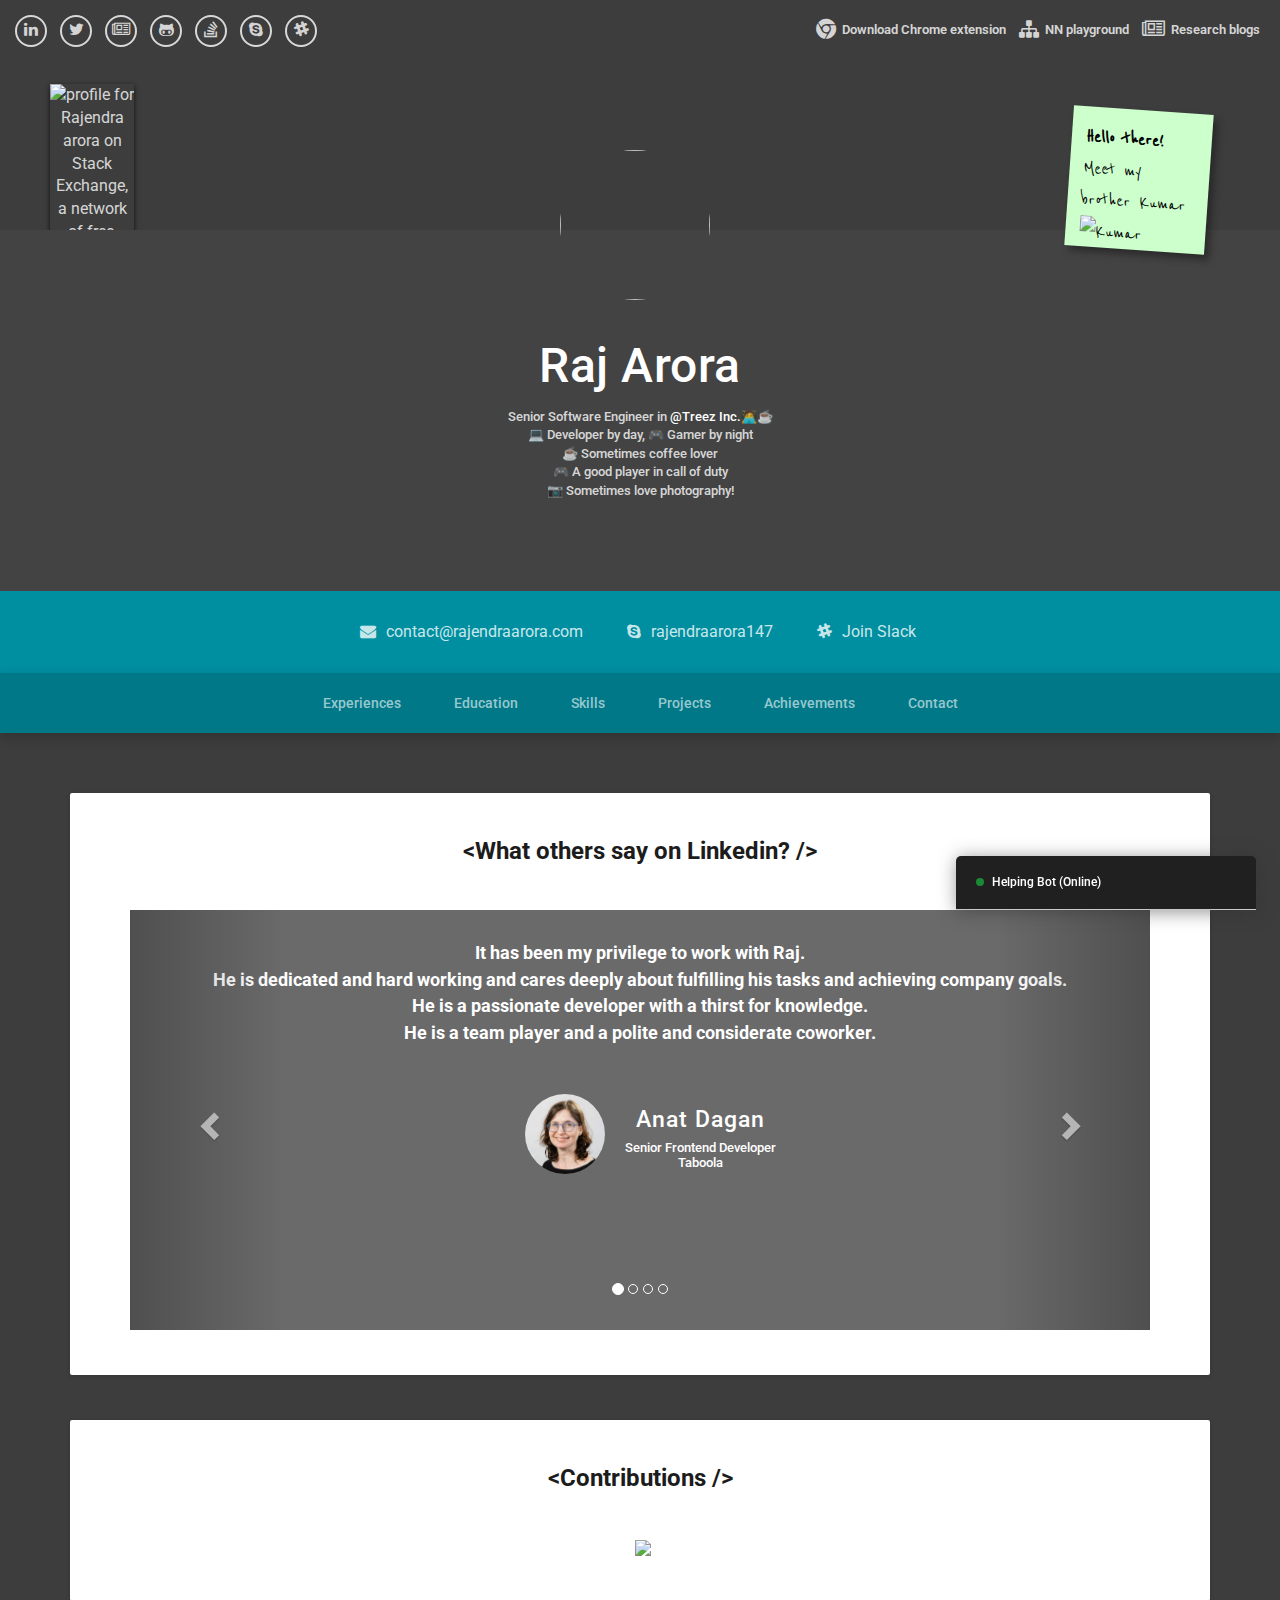
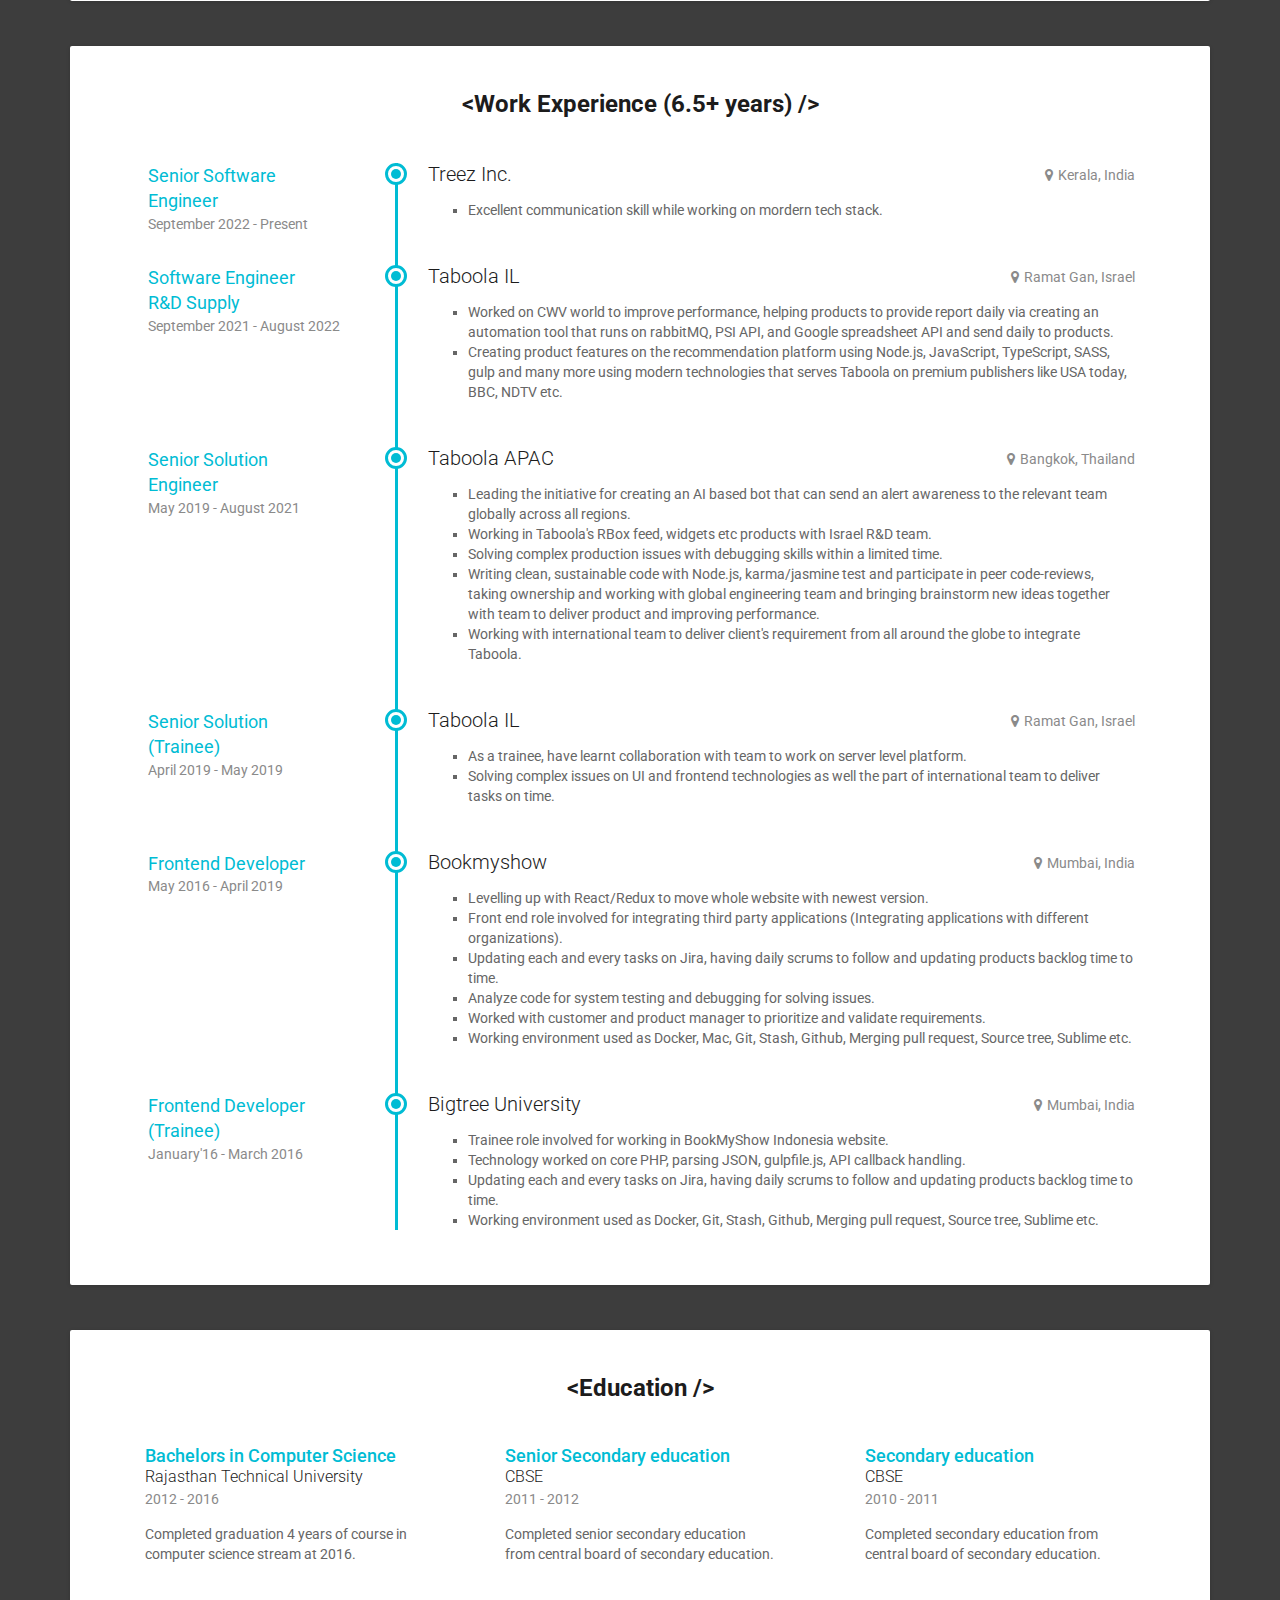
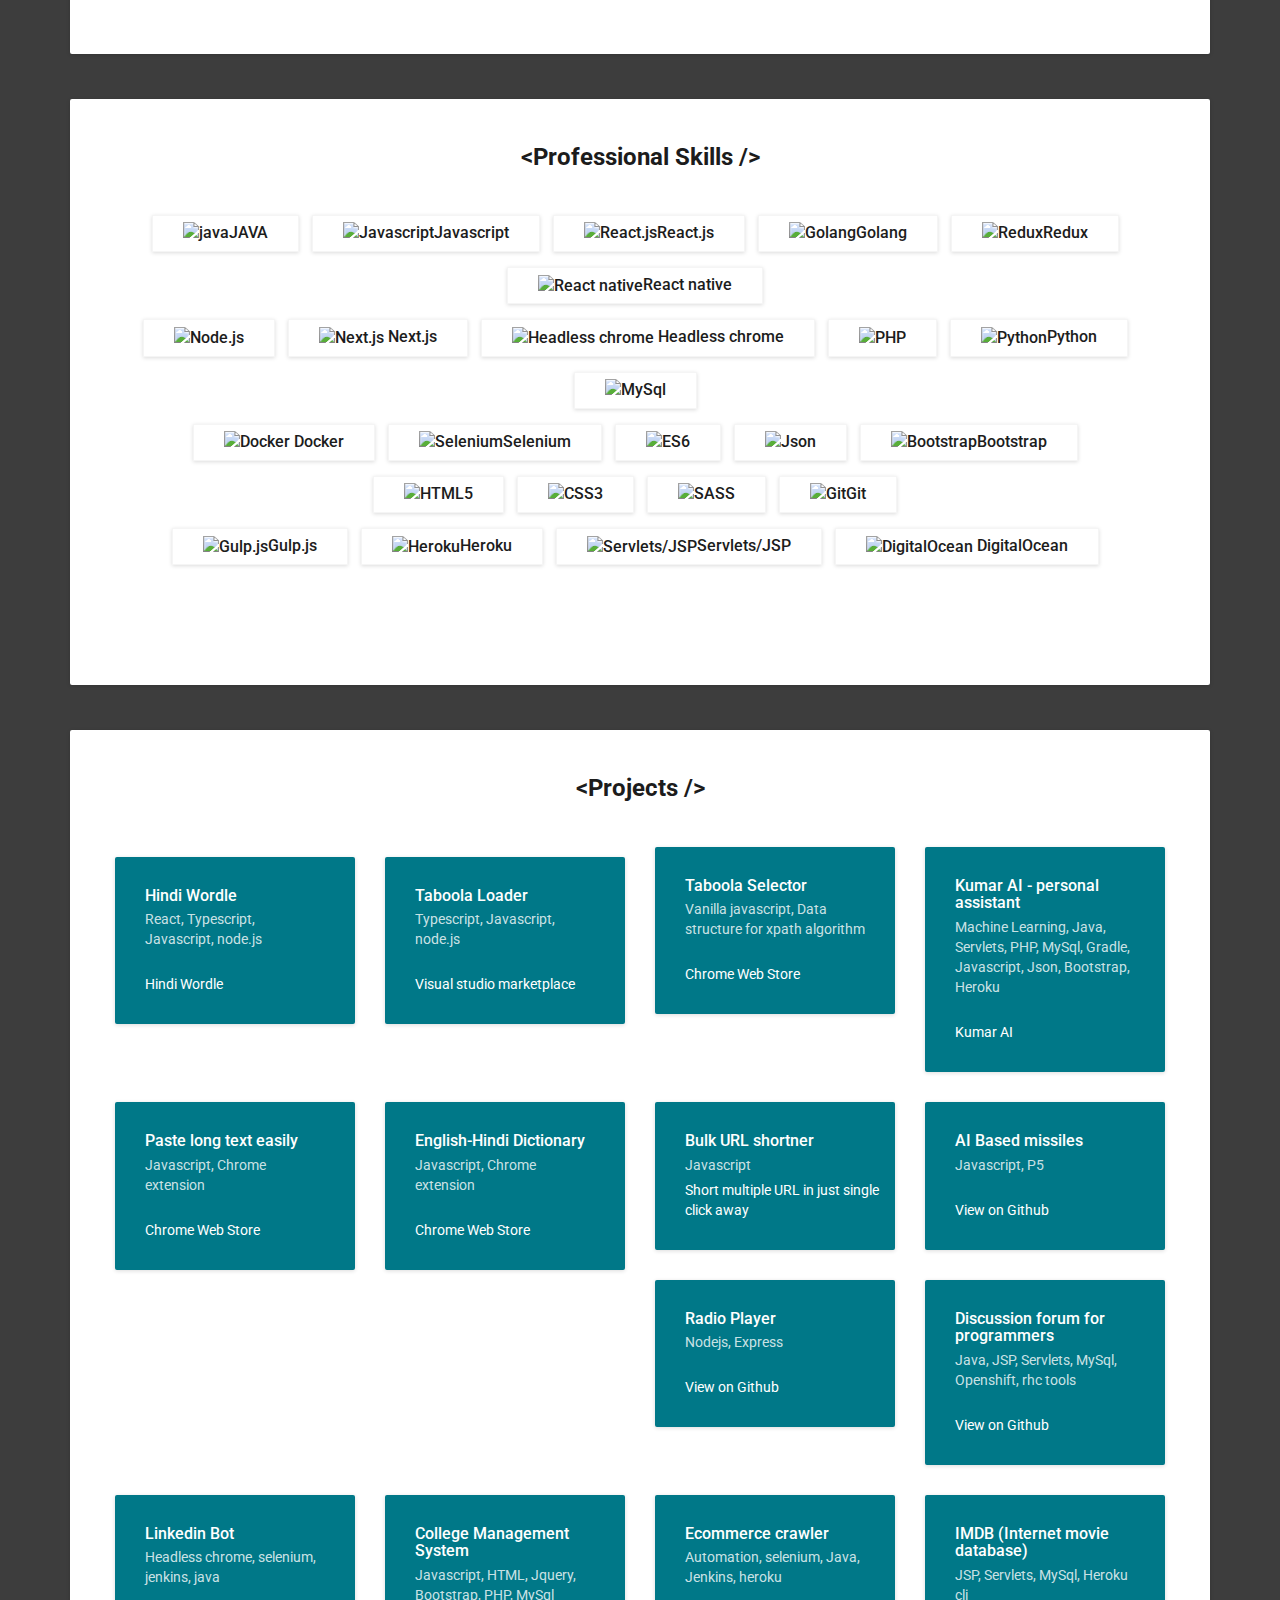
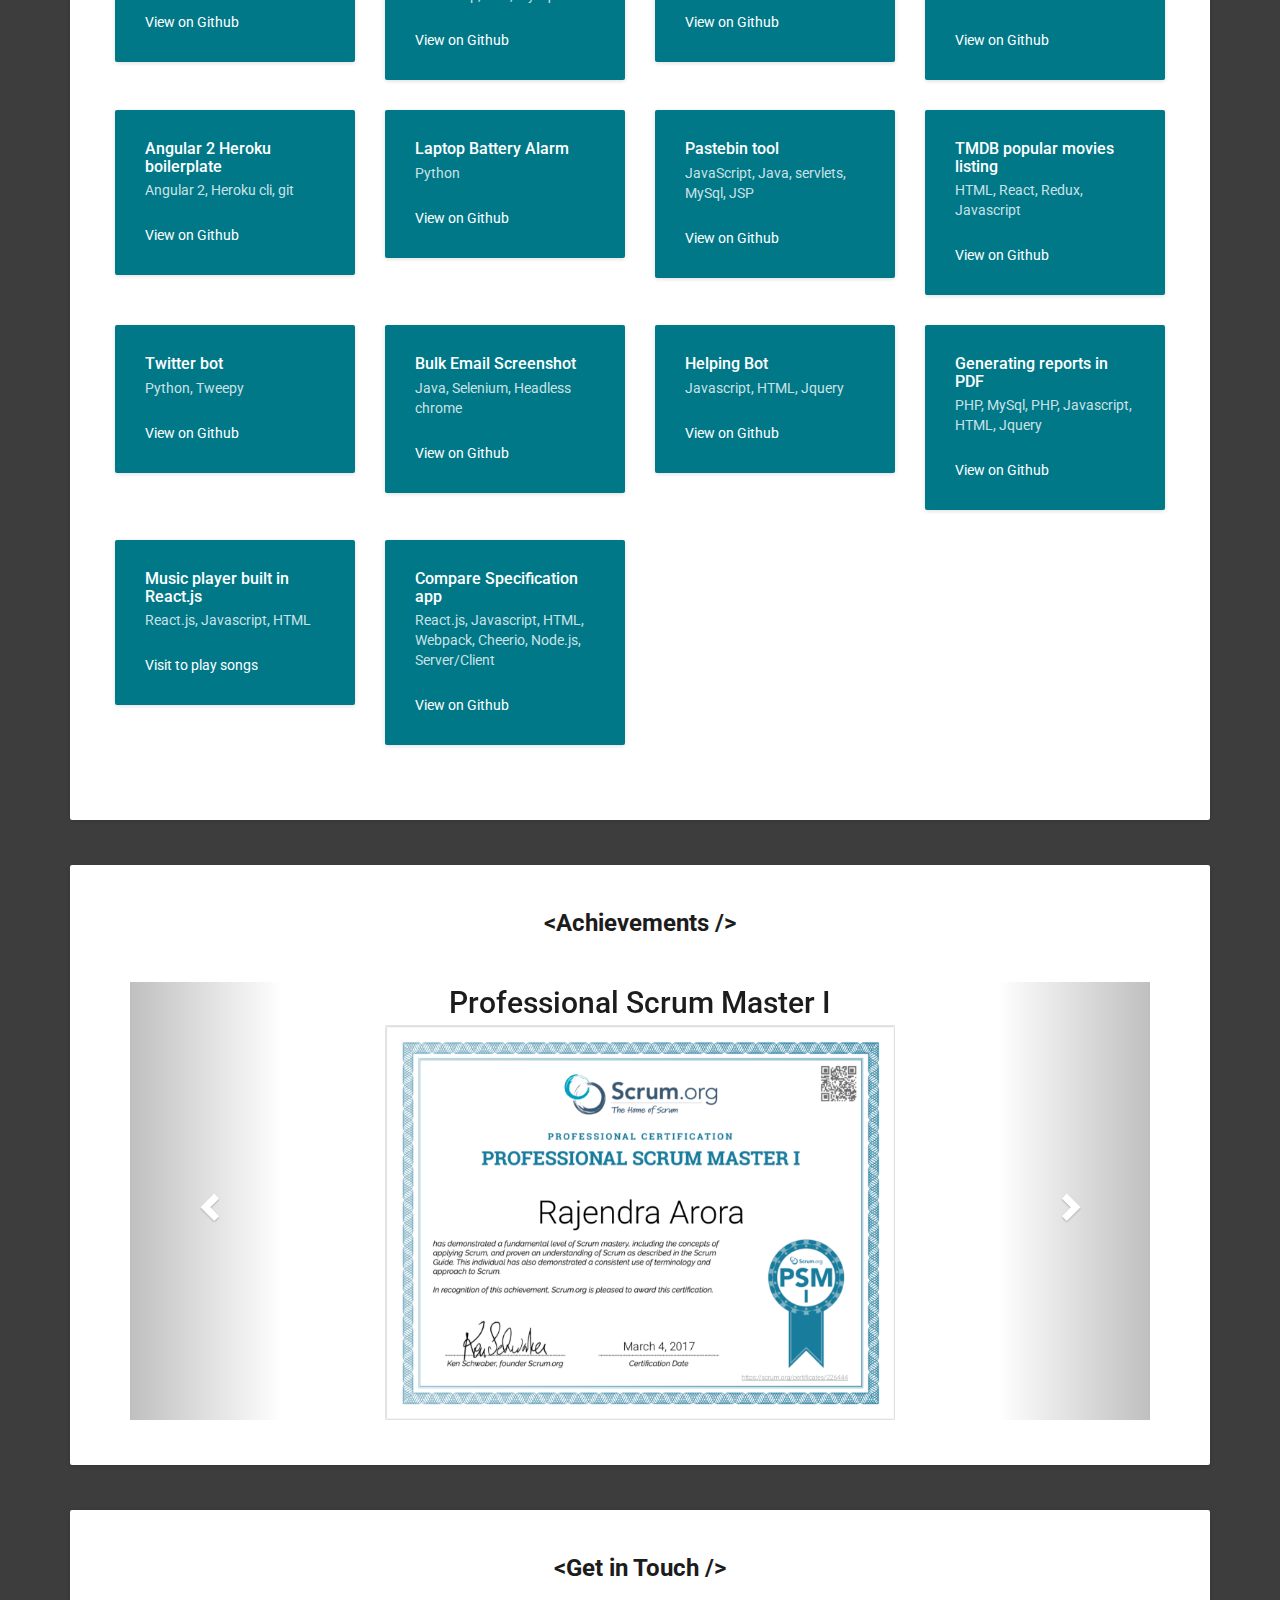
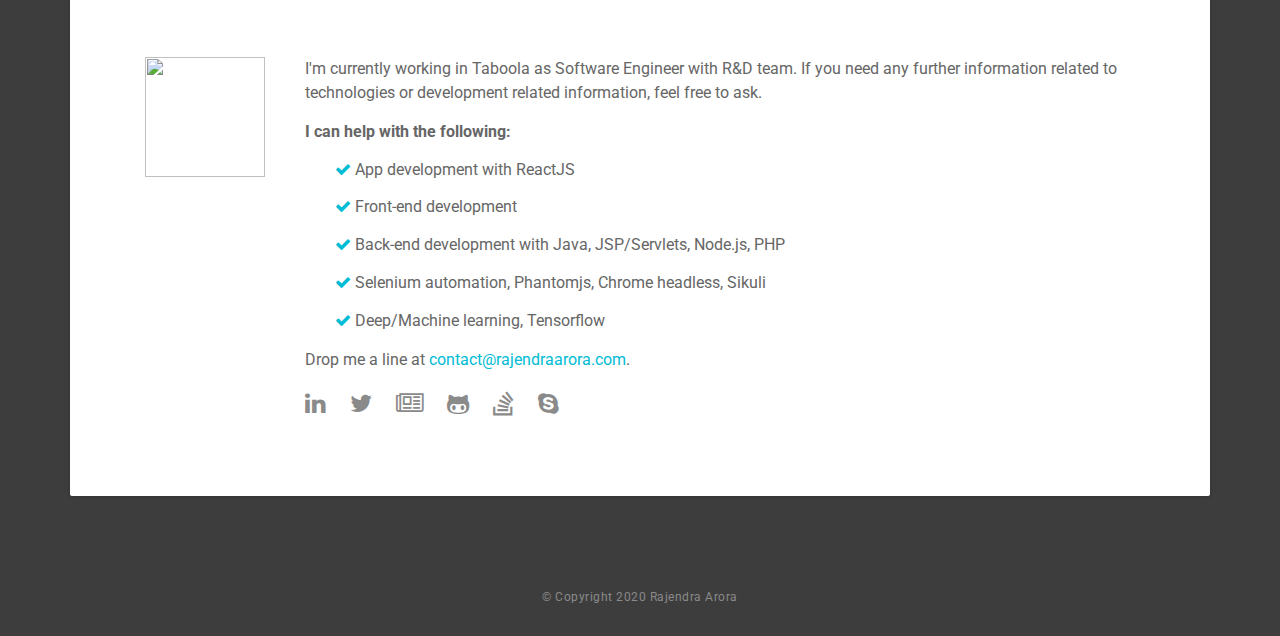
==== commit fb2e8358: "fixed changes" ====
--- a/index.html
+++ b/index.html
@@ -4,7 +4,7 @@
 <!--[if !IE]><!--> <html lang="en"> <!--<![endif]-->  
 <head>
  	<link rel="shortcut icon" href="/assets/images/rajendra_arora.png" type="image/x-icon" />
-    <title>Raj Arora | Frontend Developer at Taboola, Bangkok Thailand | Ex BookMyShow - Frontend Developer</title>
+    <title>Raj Arora | Senior Software Engineer at Treez Inc., Kerala - India | Frontend Developer at Taboola, Bangkok Thailand | Ex BookMyShow - Frontend Developer</title>
     <!-- Meta -->
     <meta charset="utf-8">
     <meta http-equiv="X-UA-Compatible" content="IE=edge">
@@ -15,14 +15,14 @@
     <meta property="og:title" content="Raj Arora (rajendraarora16)"/>
     <meta property="og:type" content="website"/>
     <meta property="og:image" content="https://www.rajendraarora.com/assets/images/rajendra_arora.png"/>
-    <meta property="og:description" content="Rajendra is a Frontend developer in Taboola and previously worked as a role Software Developer at Bookmyshow. Also known as rajendraarora16 in online virtual world, He love to create web bots and huge fan of Machine Learning. Rajendra arora has created kumar - a personal AI bot who helps with everything https://kumar.rajendraarora.com. He's quite fascinated about working on large distributed systems and writes code that can scale well. Reactjs developer by day, Java developer by night" />
+    <meta property="og:description" content="Rajendra is a Senior Software Engineer at Treez Inc. and previously worked as a role Software Developer at Taboola, Bangkok and Bookmyshow India. Also known as rajendraarora16 in online virtual world, He love to create web bots and huge fan of Machine Learning. Rajendra arora has created kumar - a personal AI bot who helps with everything https://kumar.rajendraarora.com. He's quite fascinated about working on large distributed systems and writes code that can scale well. Reactjs developer by day, Java developer by night" />
     <meta property="twitter:url" content="https://www.rajendraarora.com"/>
     <meta property="twitter:title" content="Raj Arora (rajendraarora16)"/>
     <meta property="twitter:type" content="website"/>
     <meta property="twitter:image" content="https://www.rajendraarora.com/assets/images/rajendra_arora.png"/>
-    <meta property="twitter:description" content="Rajendra is a Frontend developer in Taboola and previously worked as a role Software Developer at Bookmyshow. Also known as rajendraarora16 in online virtual world, He love to create web bots and huge fan of Machine Learning. Rajendra arora has created kumar - a personal AI bot who helps with everything https://kumar.rajendraarora.com. He's quite fascinated about working on large distributed systems and writes code that can scale well. Reactjs developer by day, Java developer by night" />
+    <meta property="twitter:description" content="Rajendra is a Senior Software Engineer at Treez Inc. and previously worked as a role Software Developer at Taboola, Bangkok and Bookmyshow India. Also known as rajendraarora16 in online virtual world, He love to create web bots and huge fan of Machine Learning. Rajendra arora has created kumar - a personal AI bot who helps with everything https://kumar.rajendraarora.com. He's quite fascinated about working on large distributed systems and writes code that can scale well. Reactjs developer by day, Java developer by night" />
     <meta name="description" content="Rajendra is a Frontend developer in Taboola and previously was a Software Developer at Bookmyshow. Known as rajendraarora16 in online virtual world, He love to create web bots and huge fan of Machine Learning. He's quite fascinated about working on large distributed systems and writes code that can scale well." />
-    <meta name="keywords" content="Taboola raj arora, Taboola Rajendra arora, Rajendra arora Taboola, Fullstack developer taboola, Developer taboola, Taboola Raj Arora, Raj arora Taboola, Web developer Taboola, Taboola web developer, Full stack developer Raj arora, RajendraArora, rajendraarora16, Rajendra Arora, Kumar AI - rajendra arora, Kumar AI, Kumar AI Bot,IMDB app, Rajendra arora has created kumar - a personal AI bot who helps with everything https://kumar.rajendraarora.com, Bookmyshow.com, bookmyshow rajendra arora, rajendra arora bookmyshow, Machine Rajendra, Robot Rajendra, Robot Rajendra Arora, Rajendra Arora Machine Learning, Machine learning Rajendra Arora, Bookmyshow Developer, Bookmyshow Mumbai, Bookmyshow Intern, Github, API, Chrome Extension, Twitter, Python, wordpress, blog, Developer, Rajasthan Technical University, Rajendra, topper, Kota, Rajasthan, Rajendra Developer, API developer, Google open source, GitHub open source, Huge fan of Machine Learning, twitter bot, Twitter rajendra arora, Twitter bot rajendra arora, Twitter bot Rajendra, College management system Rajendra arora, Helping bot Rajendra arora, Pastebin tool Rajendra arora, Laptop battery alarm rajendra arora, Paste long text Rajendra arora, Chrome extension Paste long text, Paste long text extension, Paste long text chrome extension rajendra arora, Rajendra arora bulk url shortner, Kumar AI rajendra arora, Kumar AI chat bot, kumar chat bot personal assistant rajendra arora, kumar chat bot AI, Machine Learning Enthusiast, Reactjs developer by day, java developer by night" />
+    <meta name="keywords" content="Treez Inc Raj arora, Treez Inc Senior Software Engineer, Taboola raj arora, Taboola Rajendra arora, Rajendra arora Taboola, Fullstack developer taboola, Developer taboola, Taboola Raj Arora, Raj arora Taboola, Web developer Taboola, Taboola web developer, Full stack developer Raj arora, RajendraArora, rajendraarora16, Rajendra Arora, Kumar AI - rajendra arora, Kumar AI, Kumar AI Bot,IMDB app, Rajendra arora has created kumar - a personal AI bot who helps with everything https://kumar.rajendraarora.com, Bookmyshow.com, bookmyshow rajendra arora, rajendra arora bookmyshow, Machine Rajendra, Robot Rajendra, Robot Rajendra Arora, Rajendra Arora Machine Learning, Machine learning Rajendra Arora, Bookmyshow Developer, Bookmyshow Mumbai, Bookmyshow Intern, Github, API, Chrome Extension, Twitter, Python, wordpress, blog, Developer, Rajasthan Technical University, Rajendra, topper, Kota, Rajasthan, Rajendra Developer, API developer, Google open source, GitHub open source, Huge fan of Machine Learning, twitter bot, Twitter rajendra arora, Twitter bot rajendra arora, Twitter bot Rajendra, College management system Rajendra arora, Helping bot Rajendra arora, Pastebin tool Rajendra arora, Laptop battery alarm rajendra arora, Paste long text Rajendra arora, Chrome extension Paste long text, Paste long text extension, Paste long text chrome extension rajendra arora, Rajendra arora bulk url shortner, Kumar AI rajendra arora, Kumar AI chat bot, kumar chat bot personal assistant rajendra arora, kumar chat bot AI, Machine Learning Enthusiast, Reactjs developer by day, java developer by night" />
     <link rel="stylesheet" href="assets/css/bot-style.css" />
     <link  href="https://fonts.googleapis.com/css?family=Reenie+Beanie:regular" rel="stylesheet" type="text/css">
     <link href='https://fonts.googleapis.com/css?family=Roboto:400,500,400italic,300italic,300,500italic,700,700italic,900,900italic' rel='stylesheet' type='text/css'>
@@ -93,7 +93,7 @@
             <div class="container text-center">
                 <img class="profile-image" src="assets/images/rajendra_photo.jpeg" alt="">
                 <h1 class="name">Raj Arora</h1>
-                <div class="title">Senior Software Engineer in <a href="https://www.linkedin.com/company/treez.io/" target="_blank">@Treez Inc.</a> | 💻 Developer by day, 🎮 Gamer by night | ☕ Sometimes coffee lover | 🎮 A good player in call of duty | 📷 Sometimes love photography!</div>
+                <div class="title"><span>Senior Software Engineer in <a href="https://www.linkedin.com/company/treez.io/" target="_blank">@Treez Inc.</a>🧑‍💻☕</span><br/><span>💻 Developer by day, 🎮 Gamer by night</span><br/><span>☕ Sometimes coffee lover</span><br/><span>🎮 A good player in call of duty</span><br/><span>📷 Sometimes love photography!</span></div>
             </div><!--//container-->
         </div><!--//intro-->
         
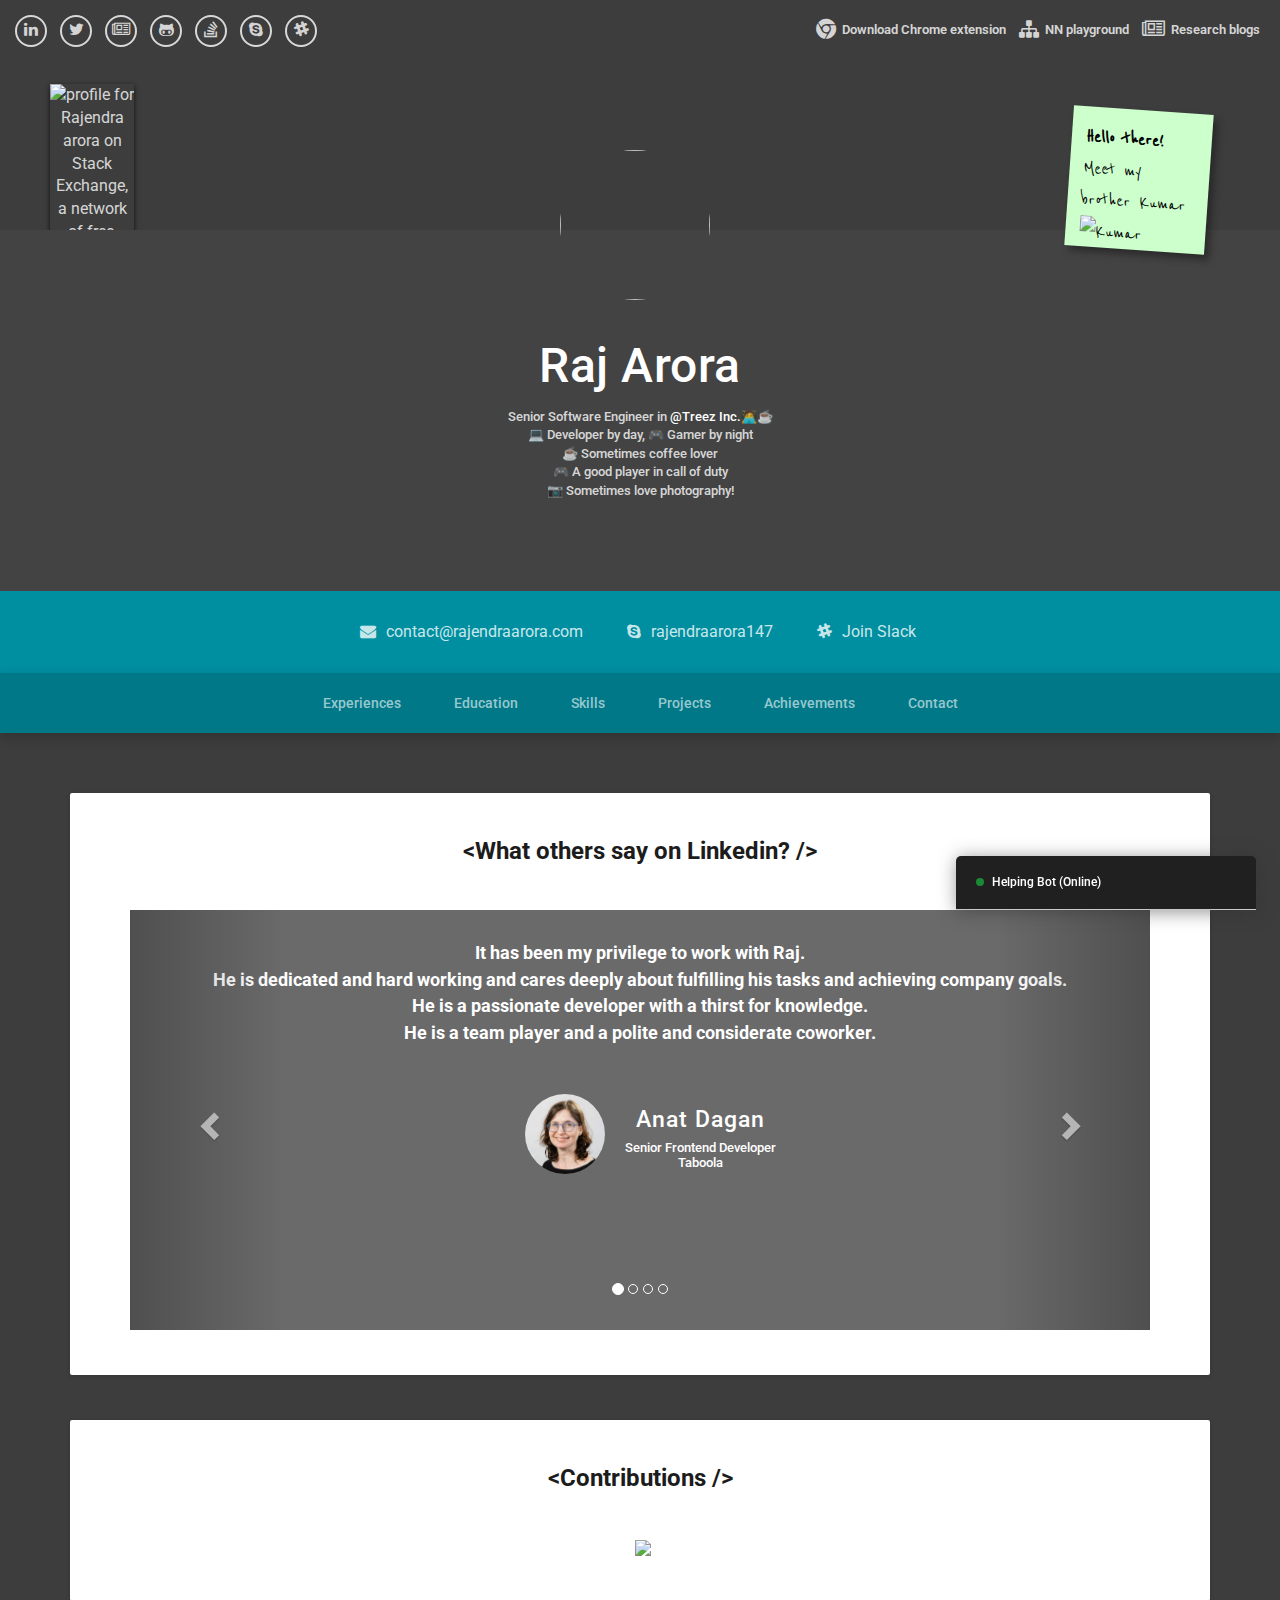
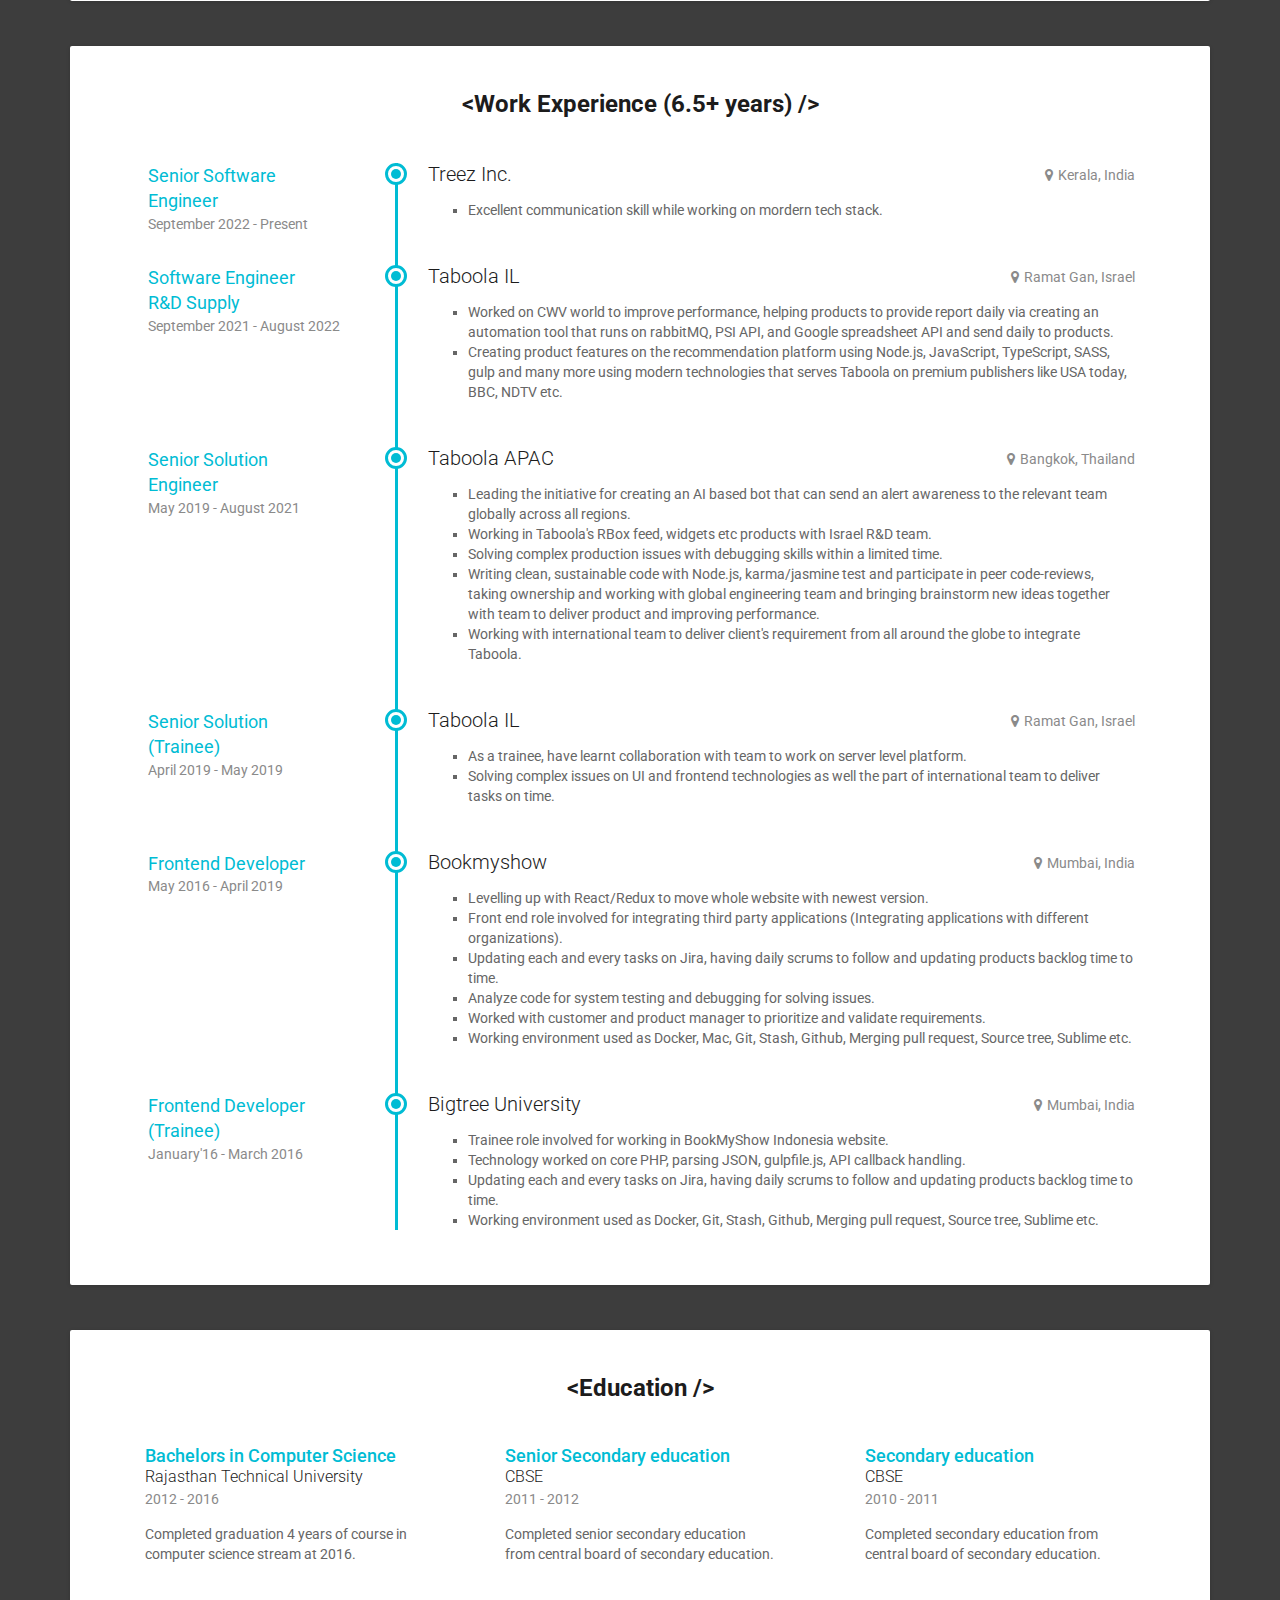
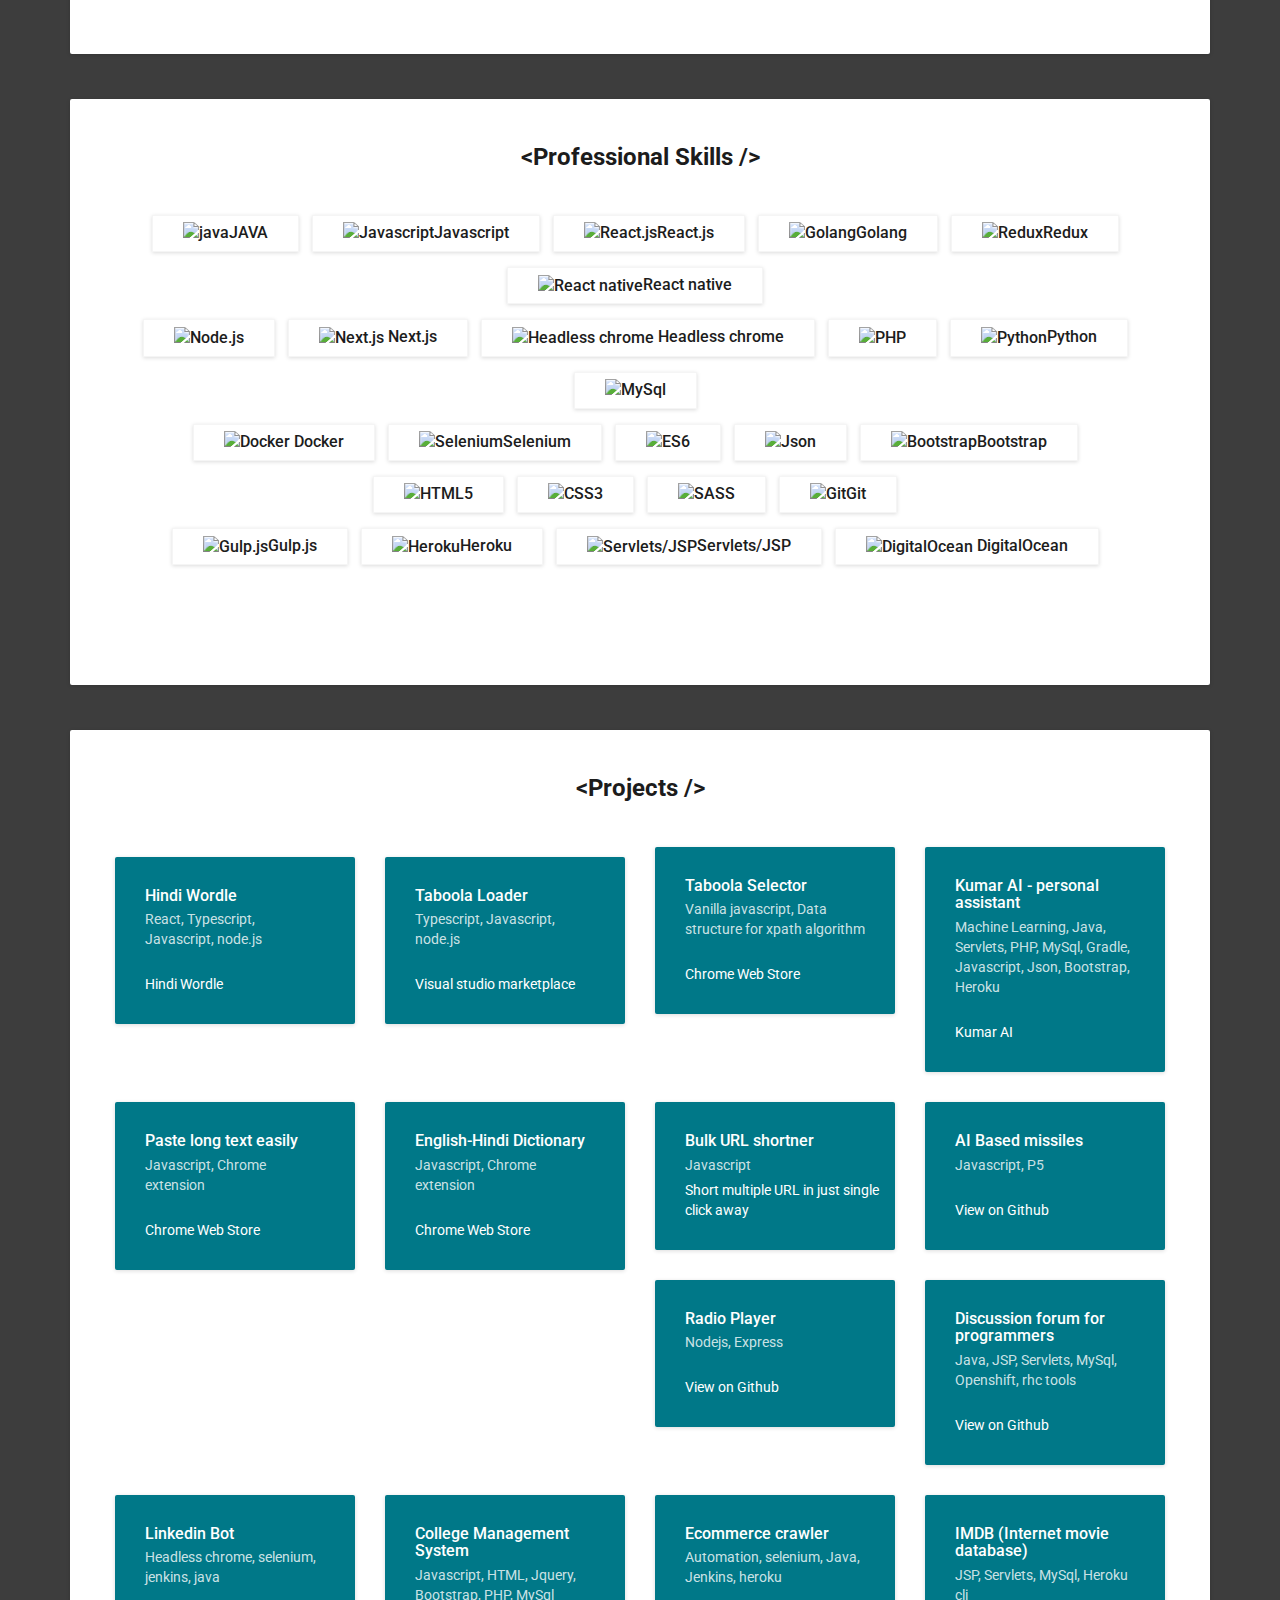
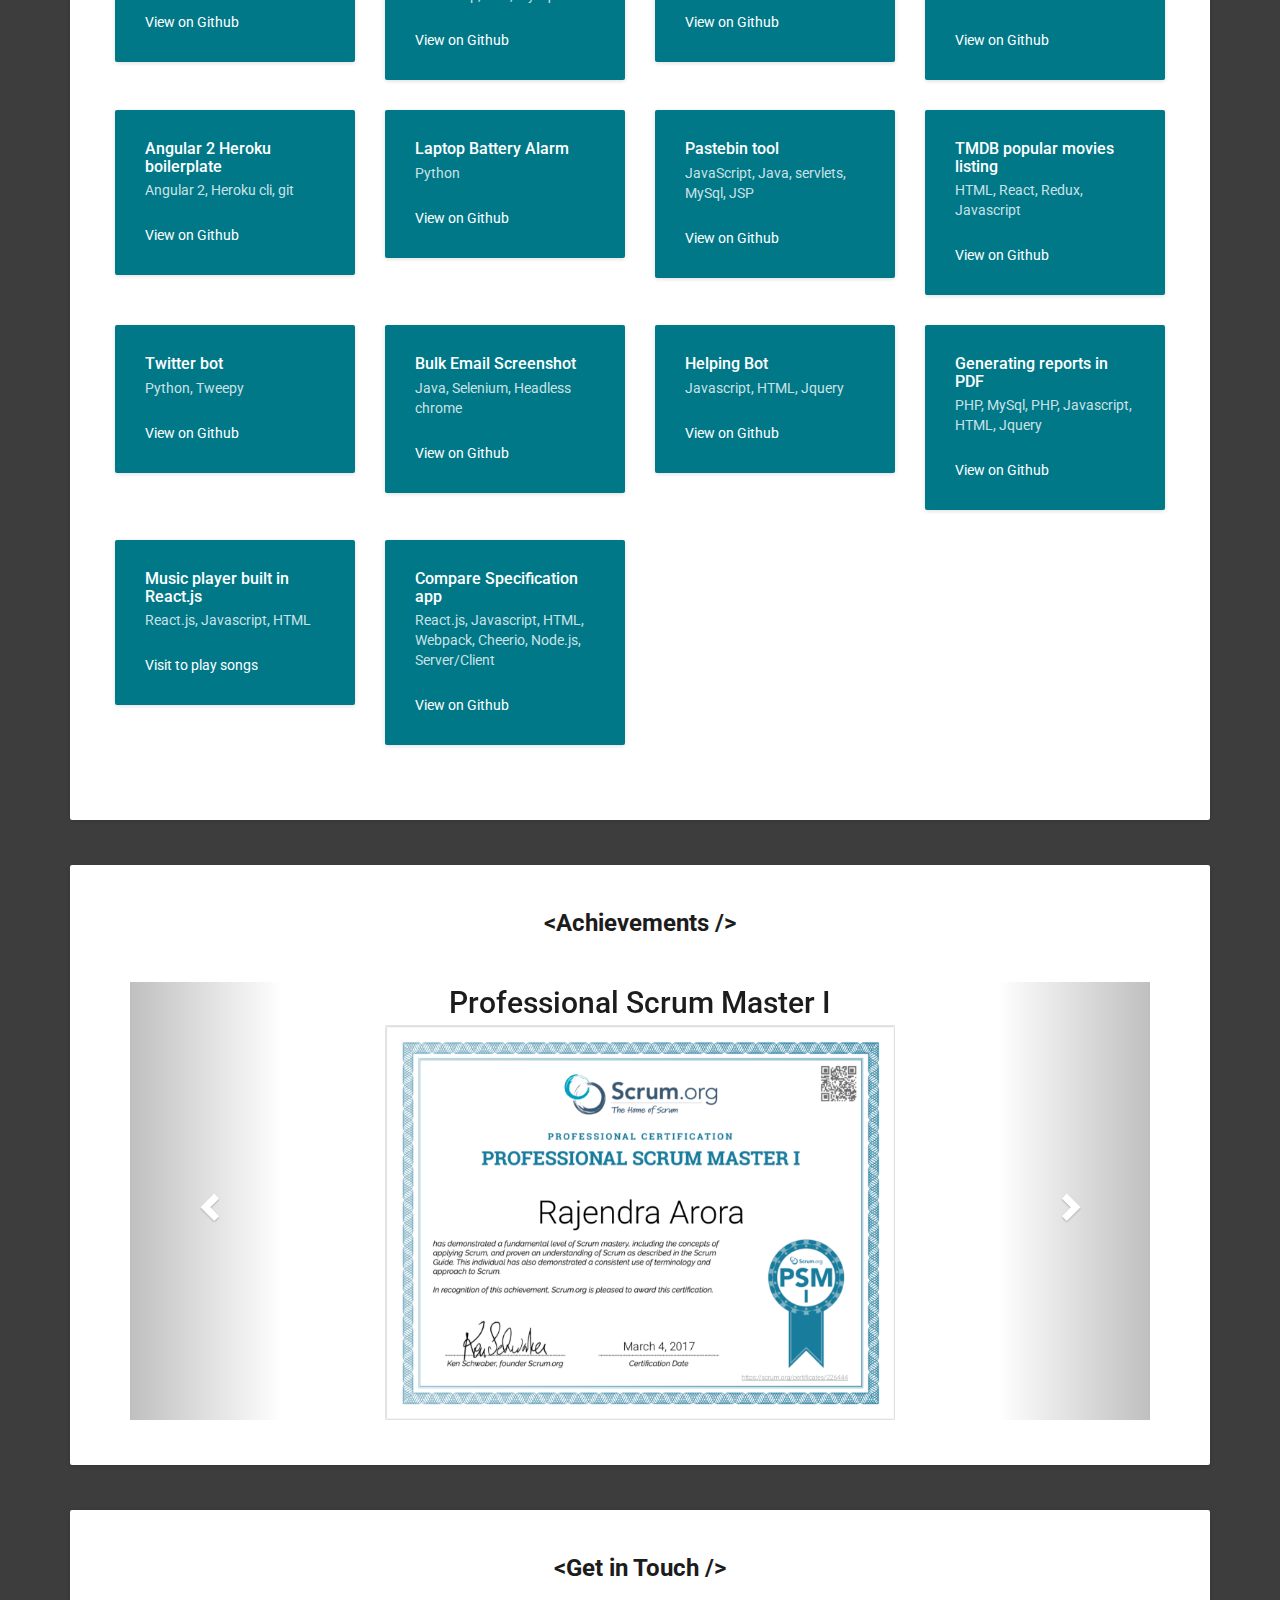
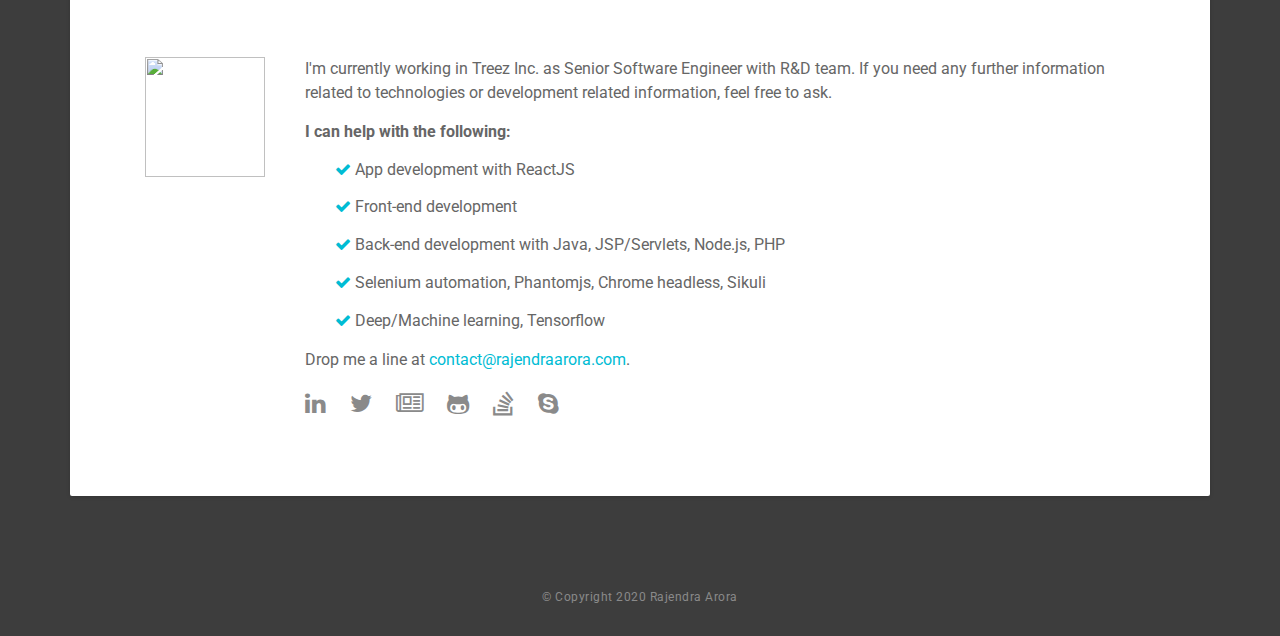
==== commit dc797266: "Fixed changes" ====
--- a/index.html
+++ b/index.html
@@ -870,7 +870,7 @@
             <div class="intro">
                 <img class="profile-image" src="assets/images/rajendra_arora.png" alt="">
                 <div class="dialog">
-                    <p>I'm currently working in Taboola as Software Engineer with R&D team. If you need any further information related to technologies or development related information, feel free to ask.</p>
+                    <p>I'm currently working in Treez Inc. as Senior Software Engineer with R&D team. If you need any further information related to technologies or development related information, feel free to ask.</p>
                     <p><strong>I can help with the following:</strong></p>
                     <ul class="list-unstyled service-list">
                         <li><i class="fa fa-check" aria-hidden="true"></i> App development with ReactJS</li>
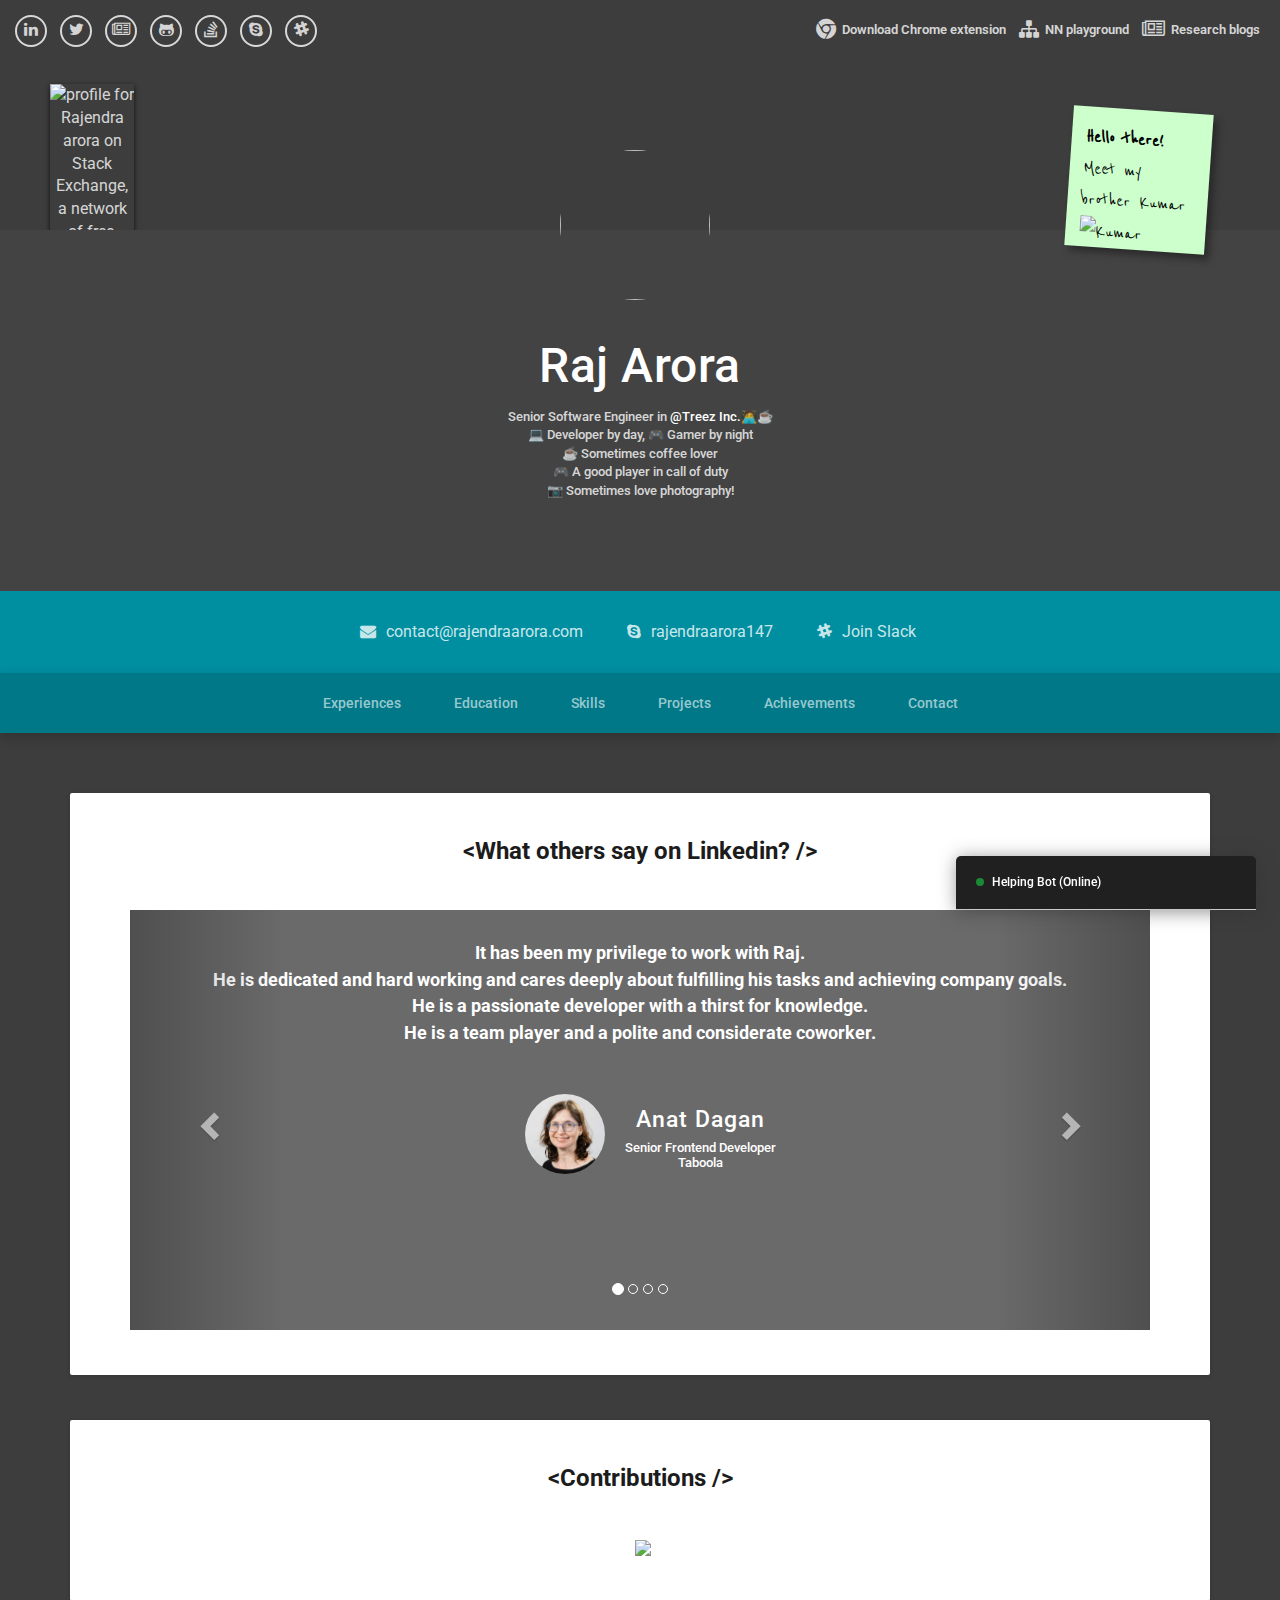
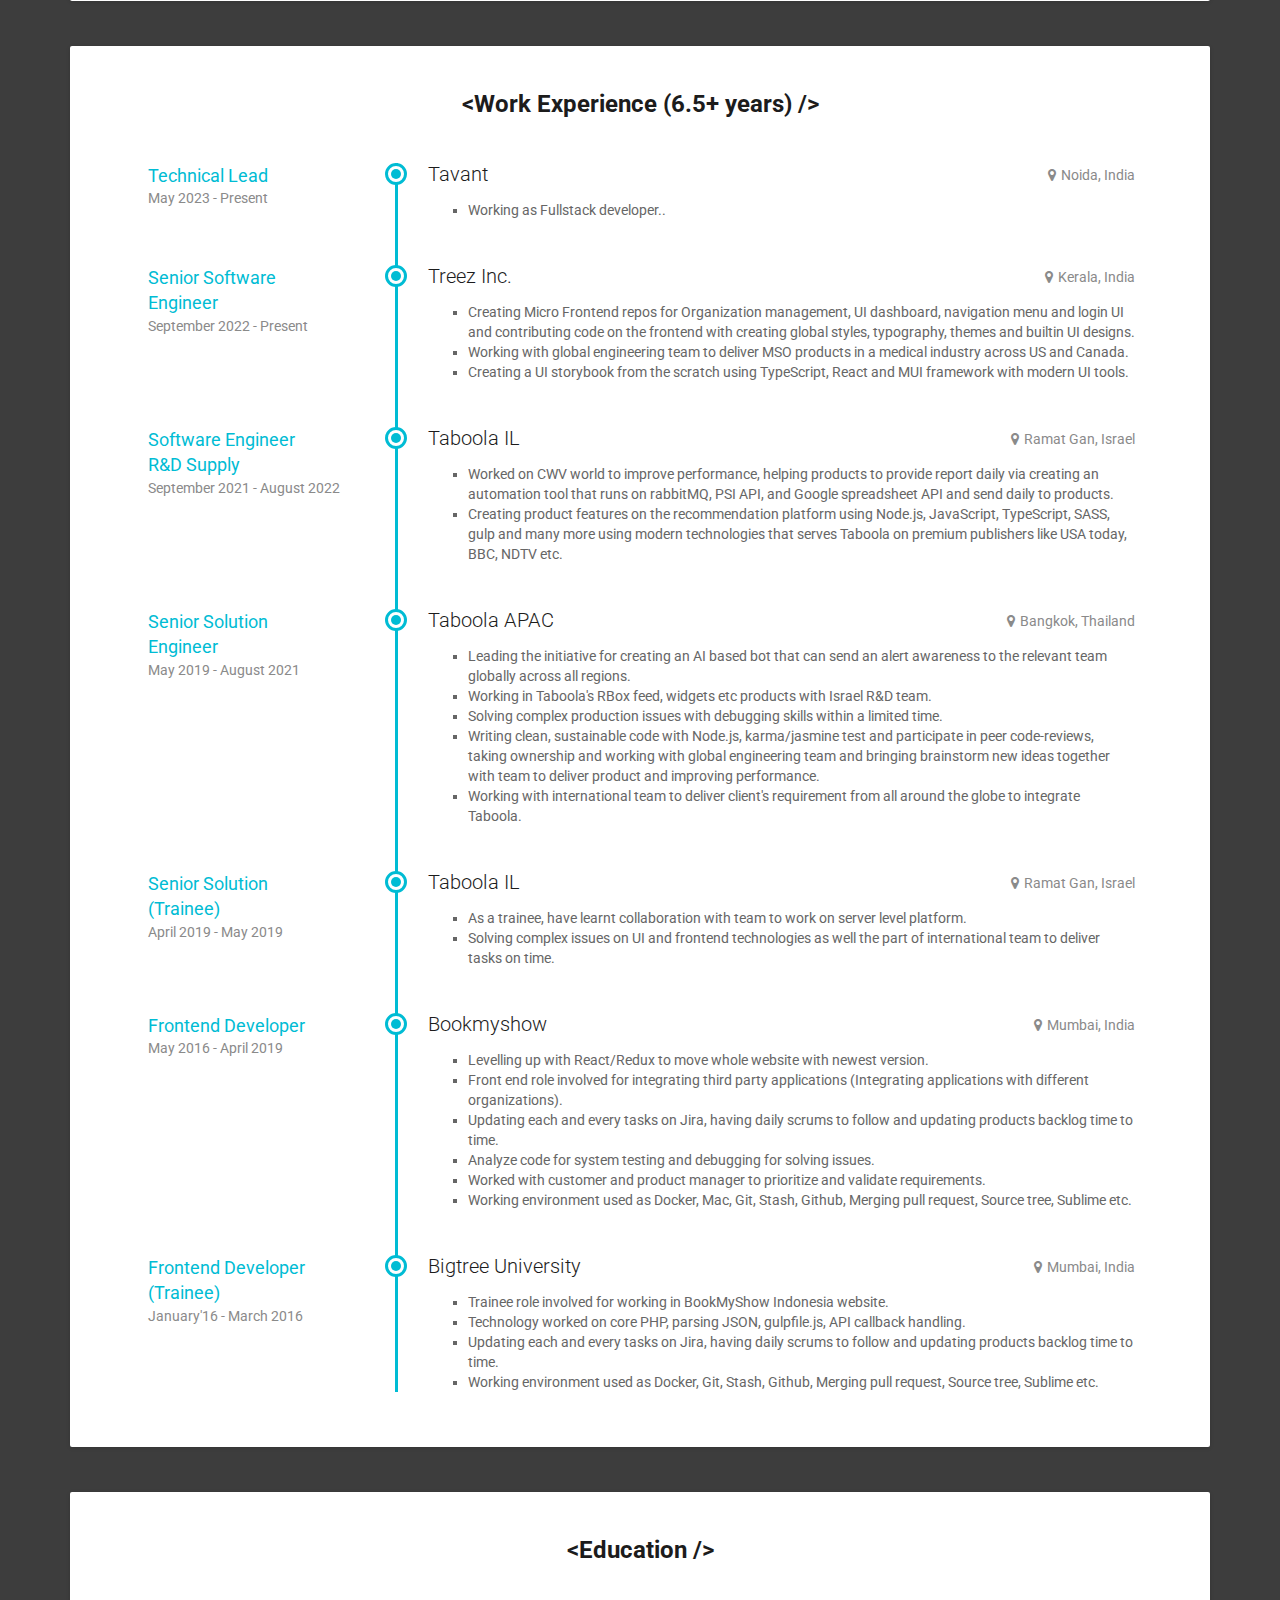
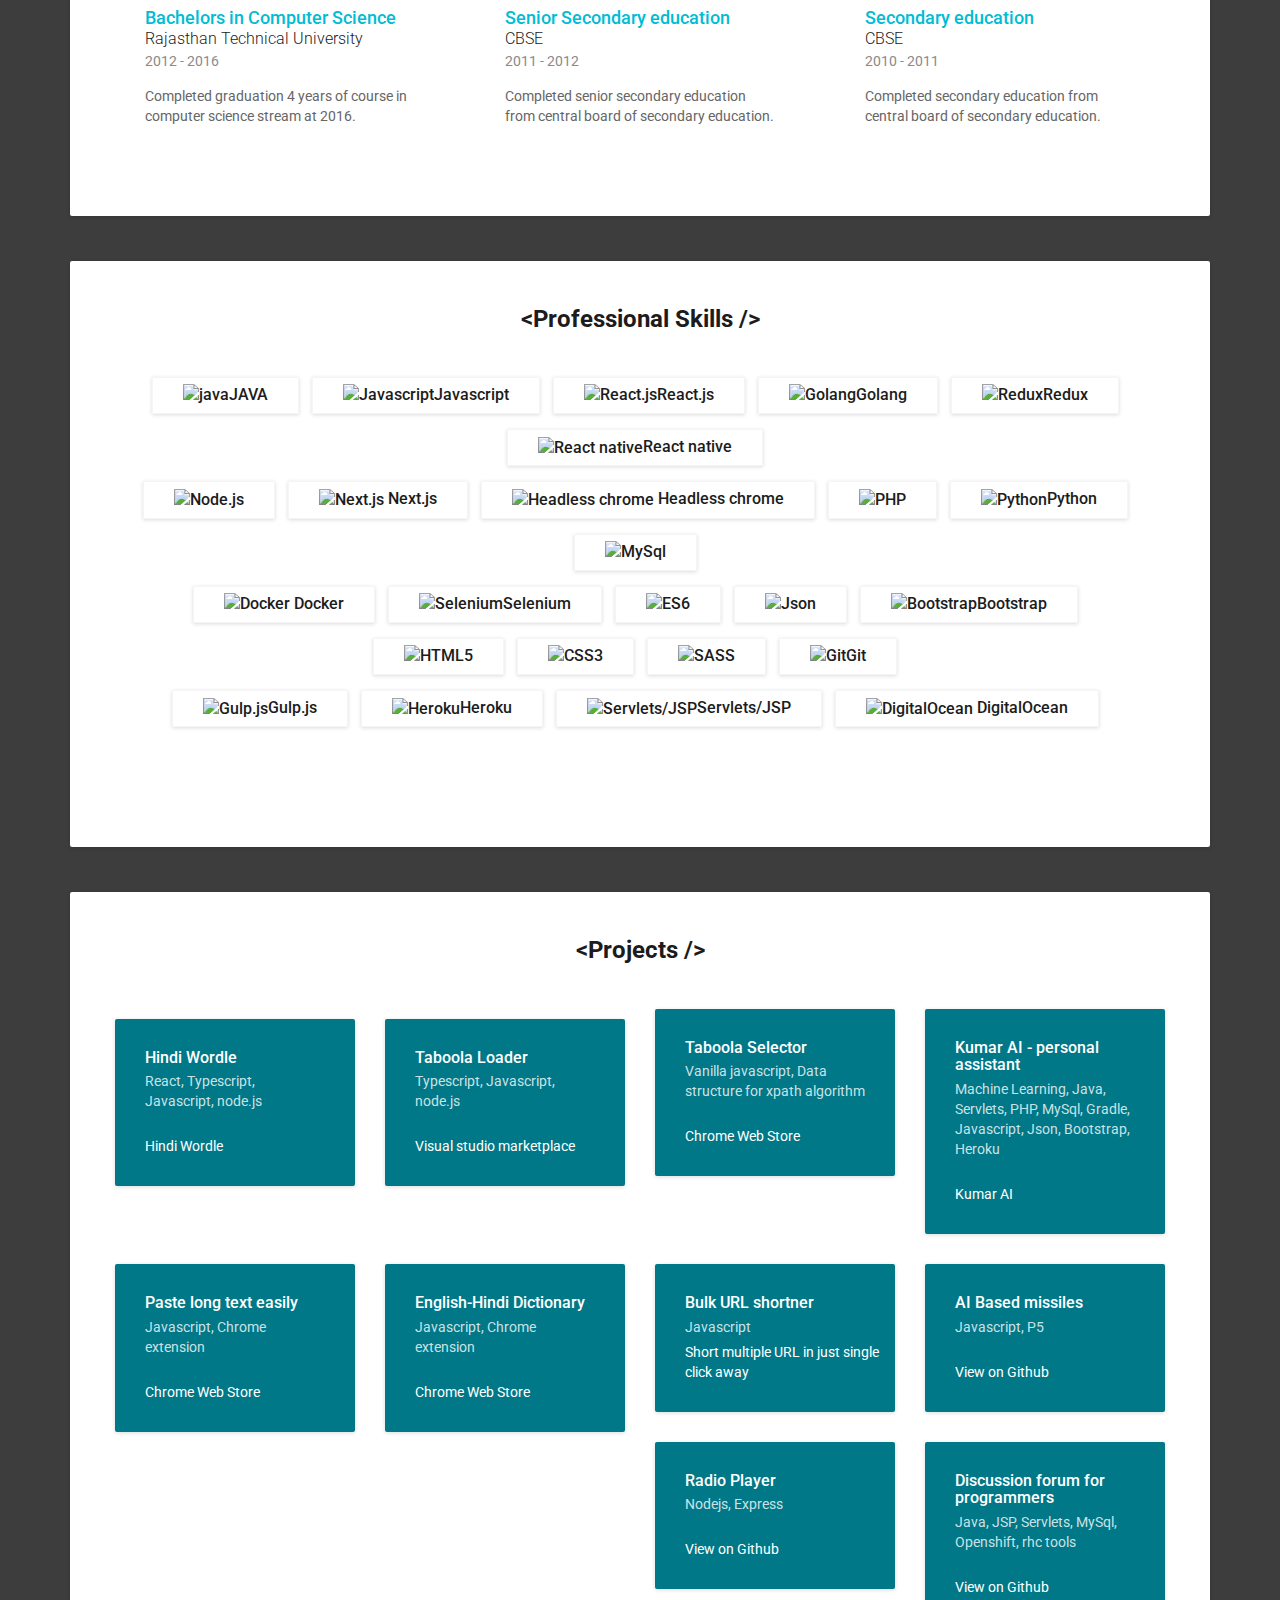
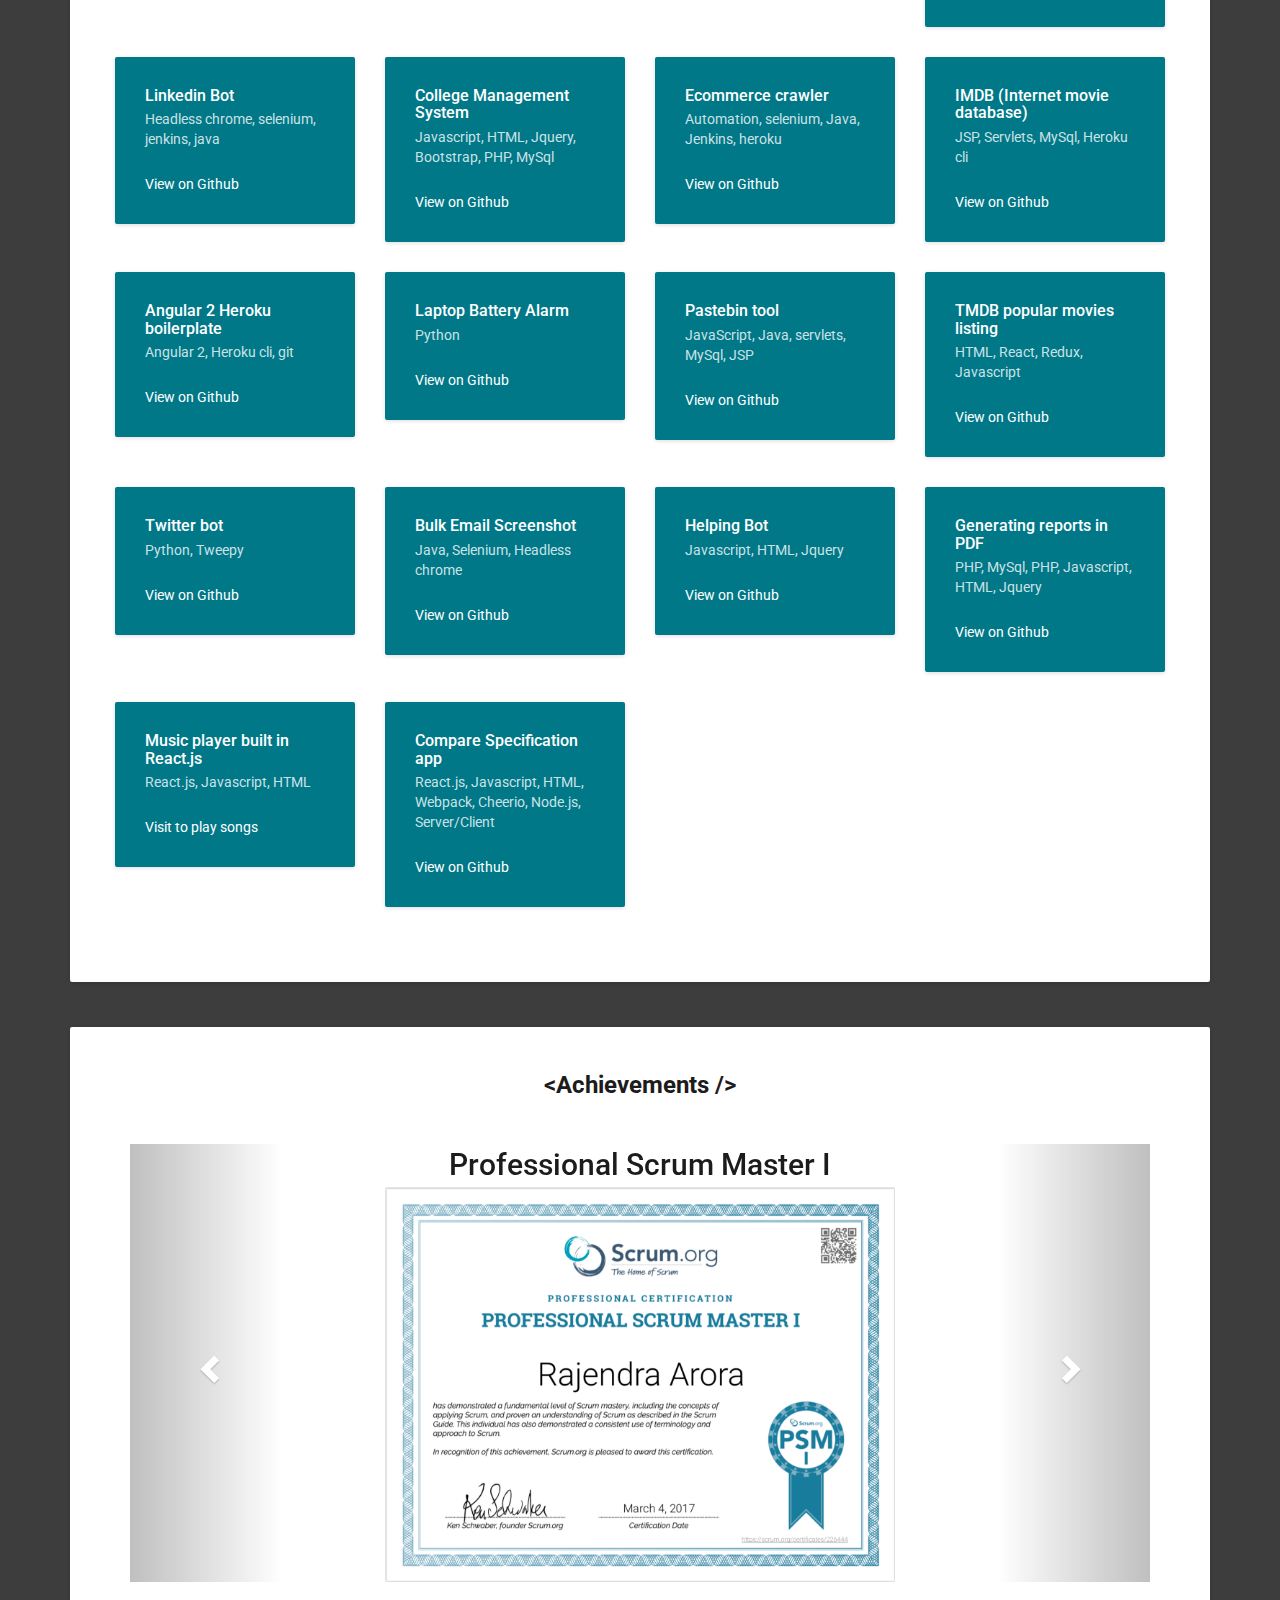
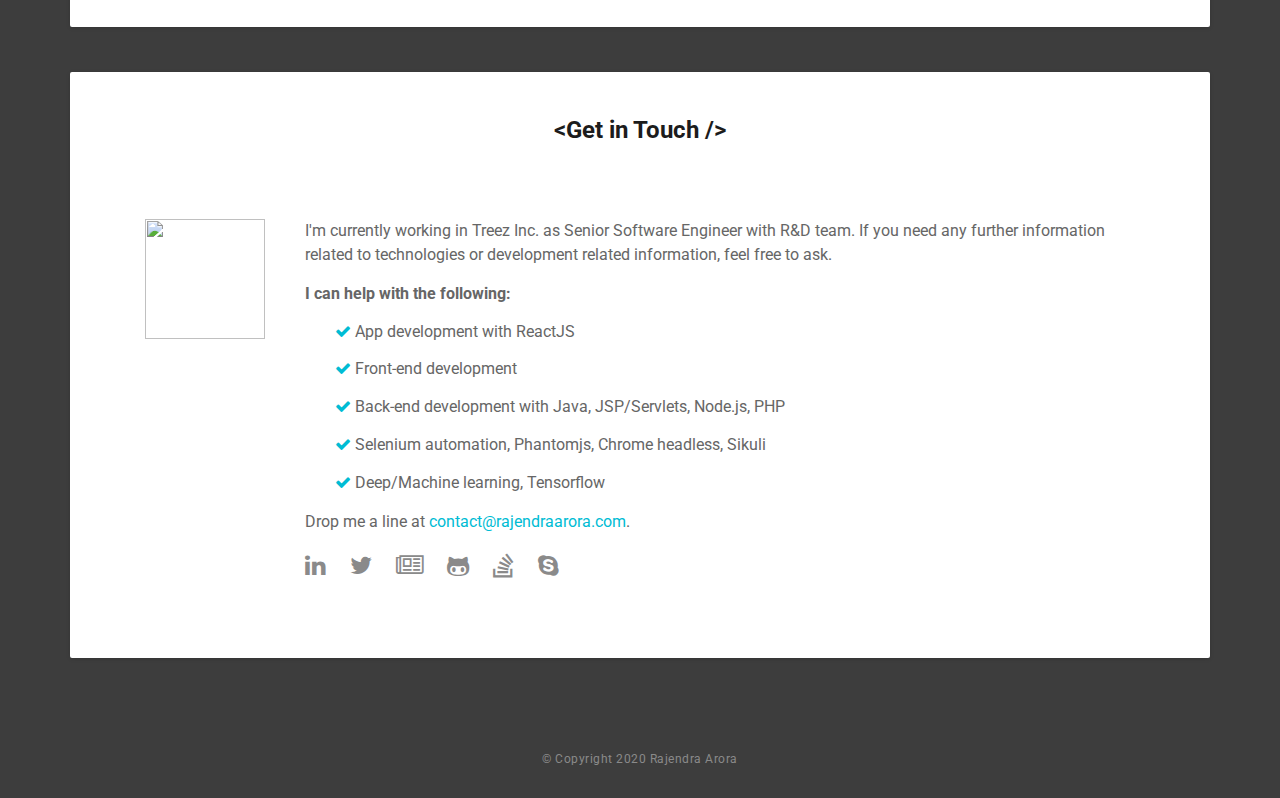
==== commit 337462c8: "Updated profile" ====
--- a/index.html
+++ b/index.html
@@ -4,7 +4,7 @@
 <!--[if !IE]><!--> <html lang="en"> <!--<![endif]-->  
 <head>
  	<link rel="shortcut icon" href="/assets/images/rajendra_arora.png" type="image/x-icon" />
-    <title>Raj Arora | Senior Software Engineer at Treez Inc., Kerala - India | Frontend Developer at Taboola, Bangkok Thailand | Ex BookMyShow - Frontend Developer</title>
+    <title>Raj Arora | Tech Lead at Tavant | Ex-Treez | Ex-Taboola | Ex-BookMyShow</title>
     <!-- Meta -->
     <meta charset="utf-8">
     <meta http-equiv="X-UA-Compatible" content="IE=edge">
@@ -15,7 +15,7 @@
     <meta property="og:title" content="Raj Arora (rajendraarora16)"/>
     <meta property="og:type" content="website"/>
     <meta property="og:image" content="https://www.rajendraarora.com/assets/images/rajendra_arora.png"/>
-    <meta property="og:description" content="Rajendra is a Senior Software Engineer at Treez Inc. and previously worked as a role Software Developer at Taboola, Bangkok and Bookmyshow India. Also known as rajendraarora16 in online virtual world, He love to create web bots and huge fan of Machine Learning. Rajendra arora has created kumar - a personal AI bot who helps with everything https://kumar.rajendraarora.com. He's quite fascinated about working on large distributed systems and writes code that can scale well. Reactjs developer by day, Java developer by night" />
+    <meta property="og:description" content="Rajendra is a Technical Lead at Tavant and previously worked as a role Software Developer at Treez, Taboola Thailand and Bookmyshow India. Also known as rajendraarora16 in online virtual world, He love to create web bots and huge fan of Machine Learning. Rajendra arora has created kumar - a personal AI bot who helps with everything https://kumar.rajendraarora.com. He's quite fascinated about working on large distributed systems and writes code that can scale well. Reactjs developer by day, Java developer by night" />
     <meta property="twitter:url" content="https://www.rajendraarora.com"/>
     <meta property="twitter:title" content="Raj Arora (rajendraarora16)"/>
     <meta property="twitter:type" content="website"/>
@@ -263,6 +263,22 @@
             <div class="timeline">
                 
                 <div class="item">
+                    <div class="work-place">
+                        <h3 class="place">Tavant</h3>
+                        <div class="location"><i class="fa fa-map-marker" aria-hidden="true"></i>Noida, India</div>
+                    </div>
+                    <div class="job-meta">
+                        <div class="title">Technical Lead</div>
+                        <div class="time">May 2023 - Present</div>
+                    </div><!--//job-meta-->
+                    <div class="job-desc">
+                        <ul>
+                            <li>Working as Fullstack developer..</li>
+                        </ul>
+                    </div><!--//job-desc-->
+                  </div><!--//item-->
+
+                <div class="item">
                   <div class="work-place">
                       <h3 class="place">Treez Inc.</h3>
                       <div class="location"><i class="fa fa-map-marker" aria-hidden="true"></i>Kerala, India</div>
@@ -273,7 +289,9 @@
                   </div><!--//job-meta-->
                   <div class="job-desc">
                       <ul>
-                          <li>Excellent communication skill while working on mordern tech stack.</li>
+                          <li>Creating Micro Frontend repos for Organization management, UI dashboard, navigation menu and login UI and contributing code on the frontend with creating global styles, typography, themes and builtin UI designs.</li>
+                          <li>Working with global engineering team to deliver MSO products in a medical industry across US and Canada.</li>
+                          <li>Creating a UI storybook from the scratch using TypeScript, React and MUI framework with modern UI tools.</li>
                       </ul>
                   </div><!--//job-desc-->
                 </div><!--//item-->
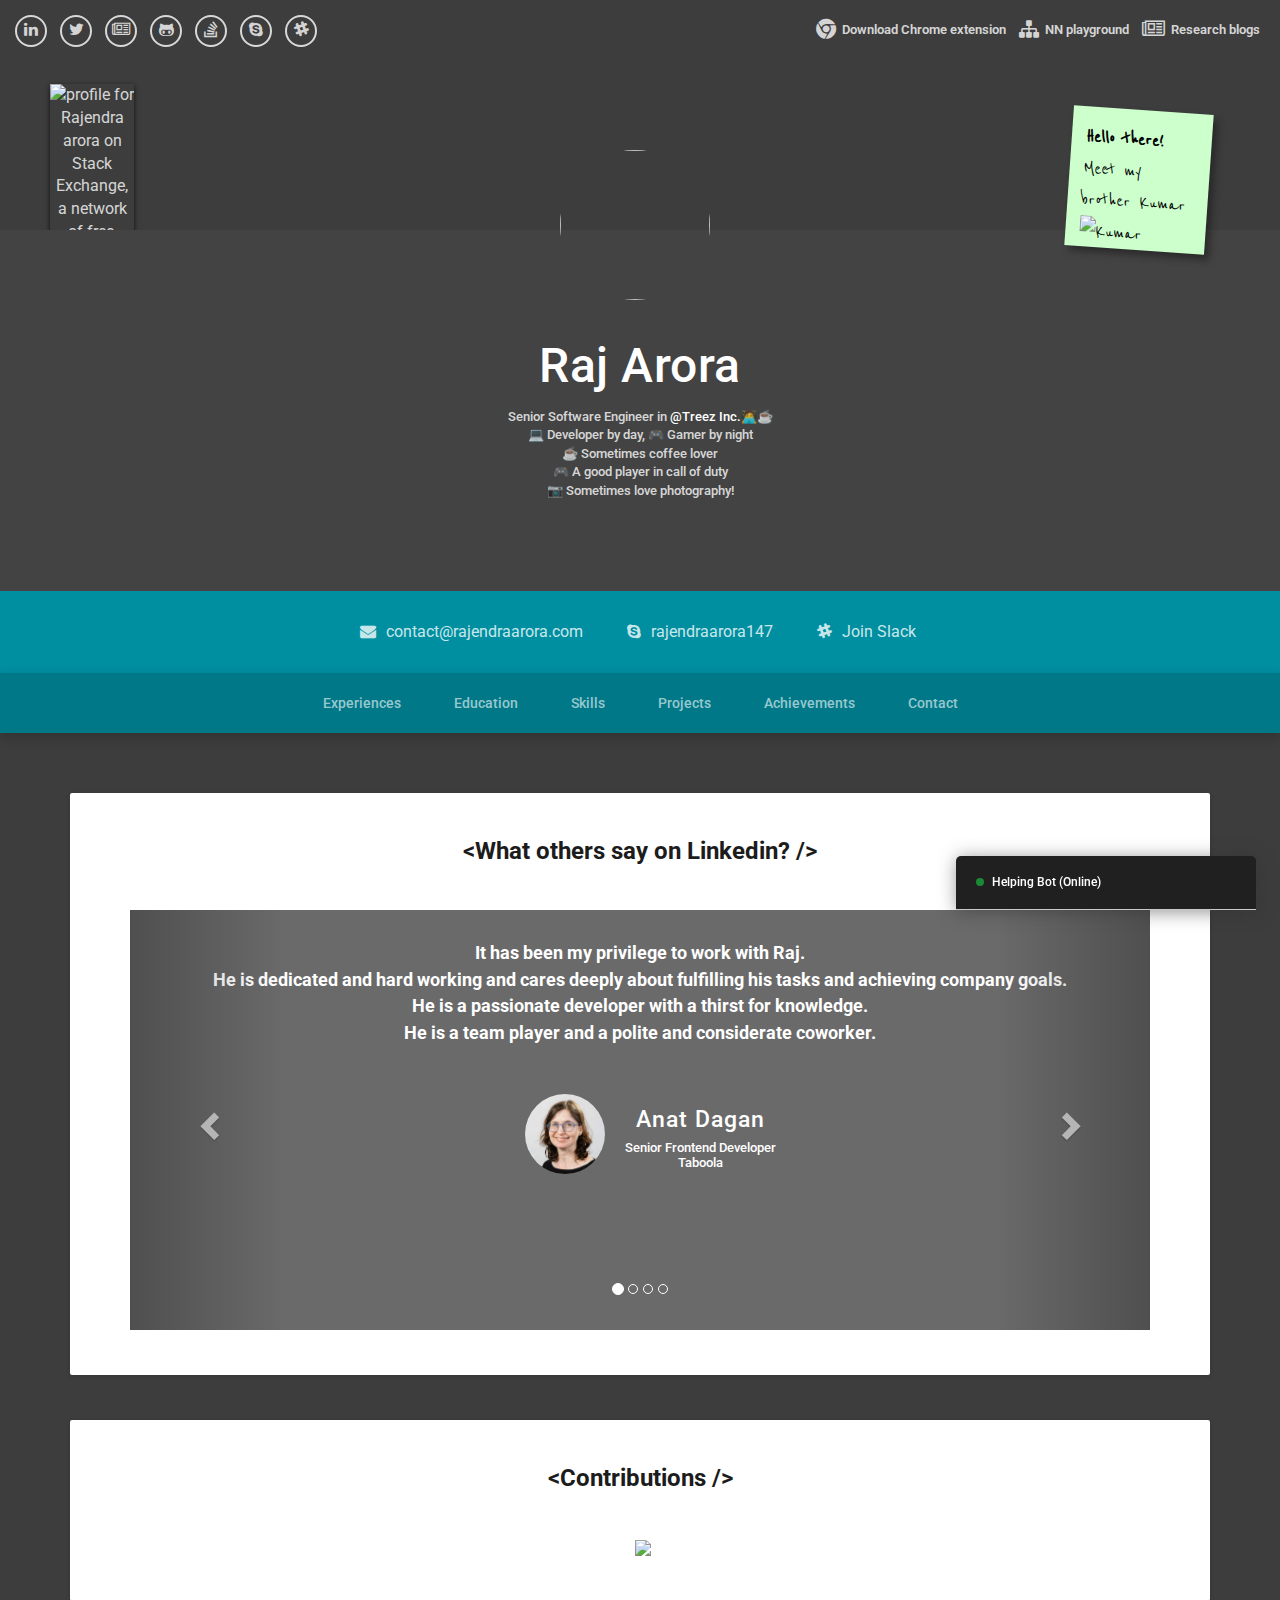
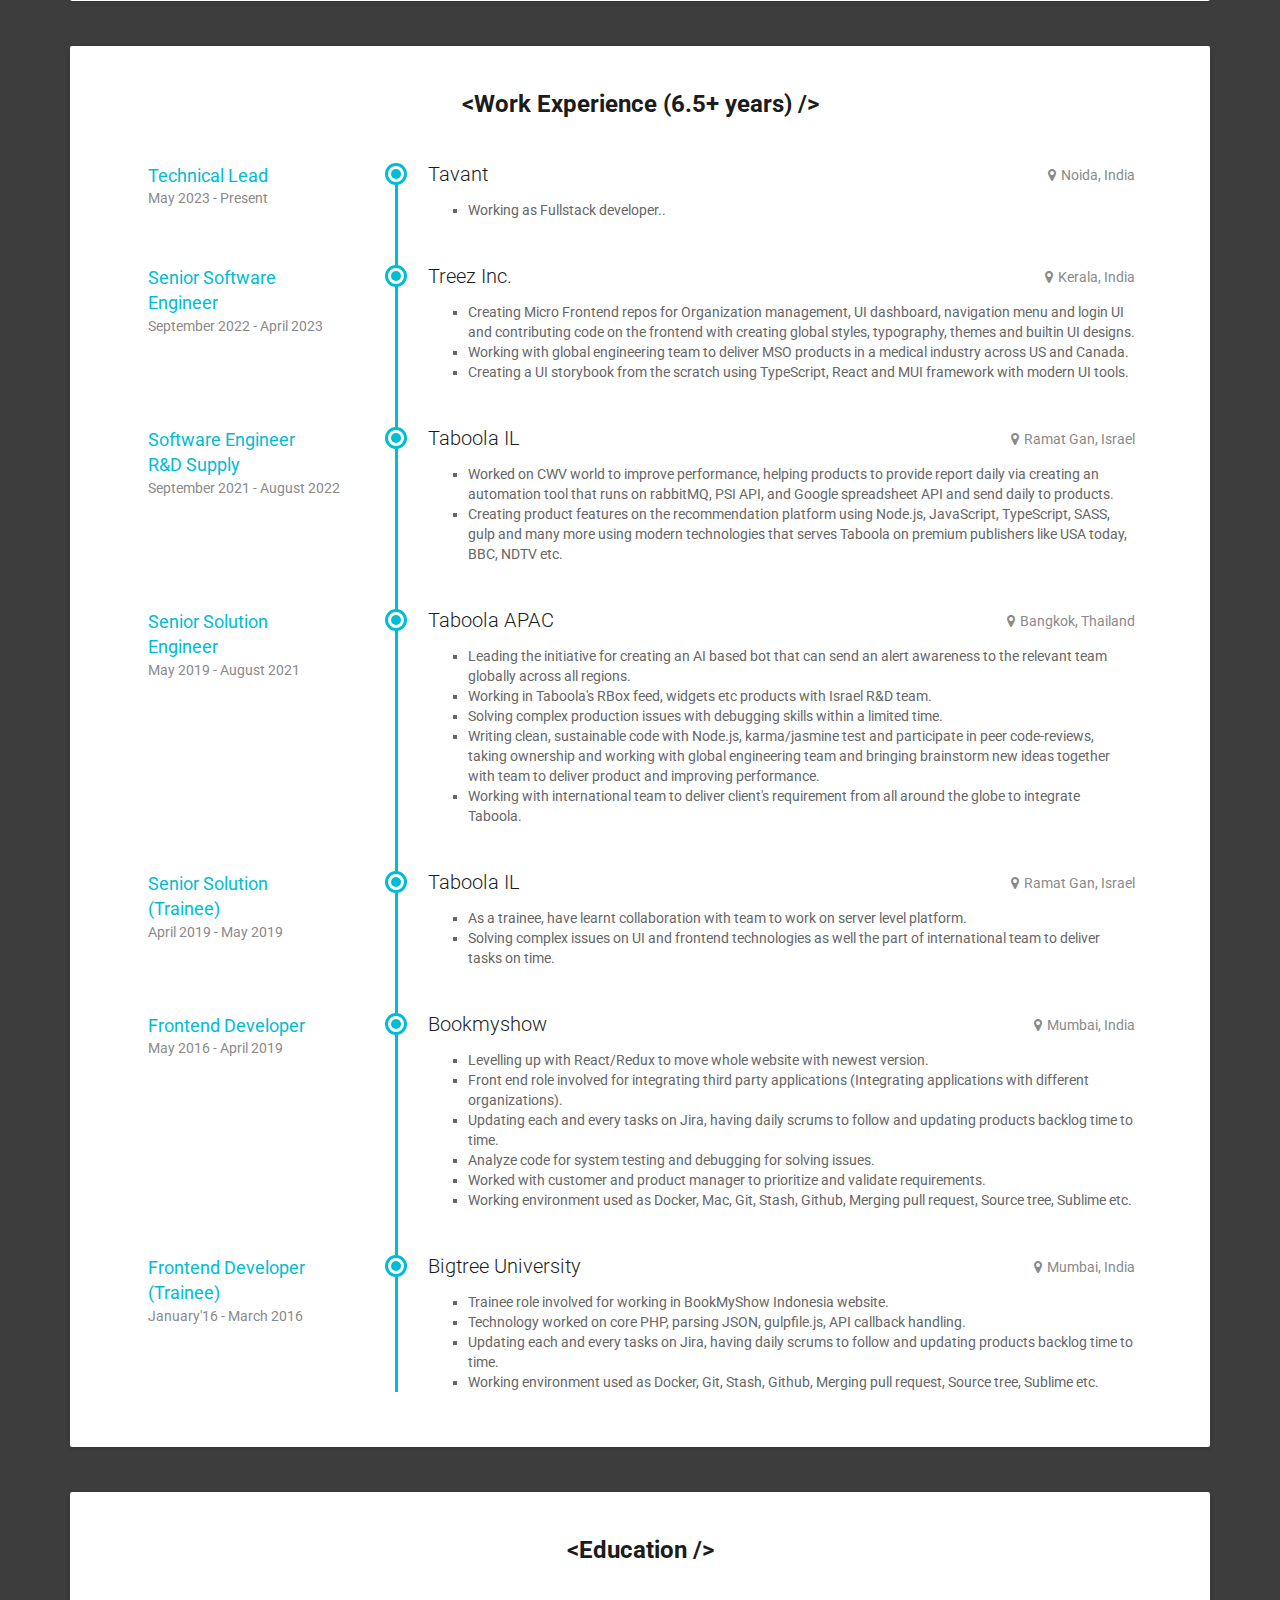
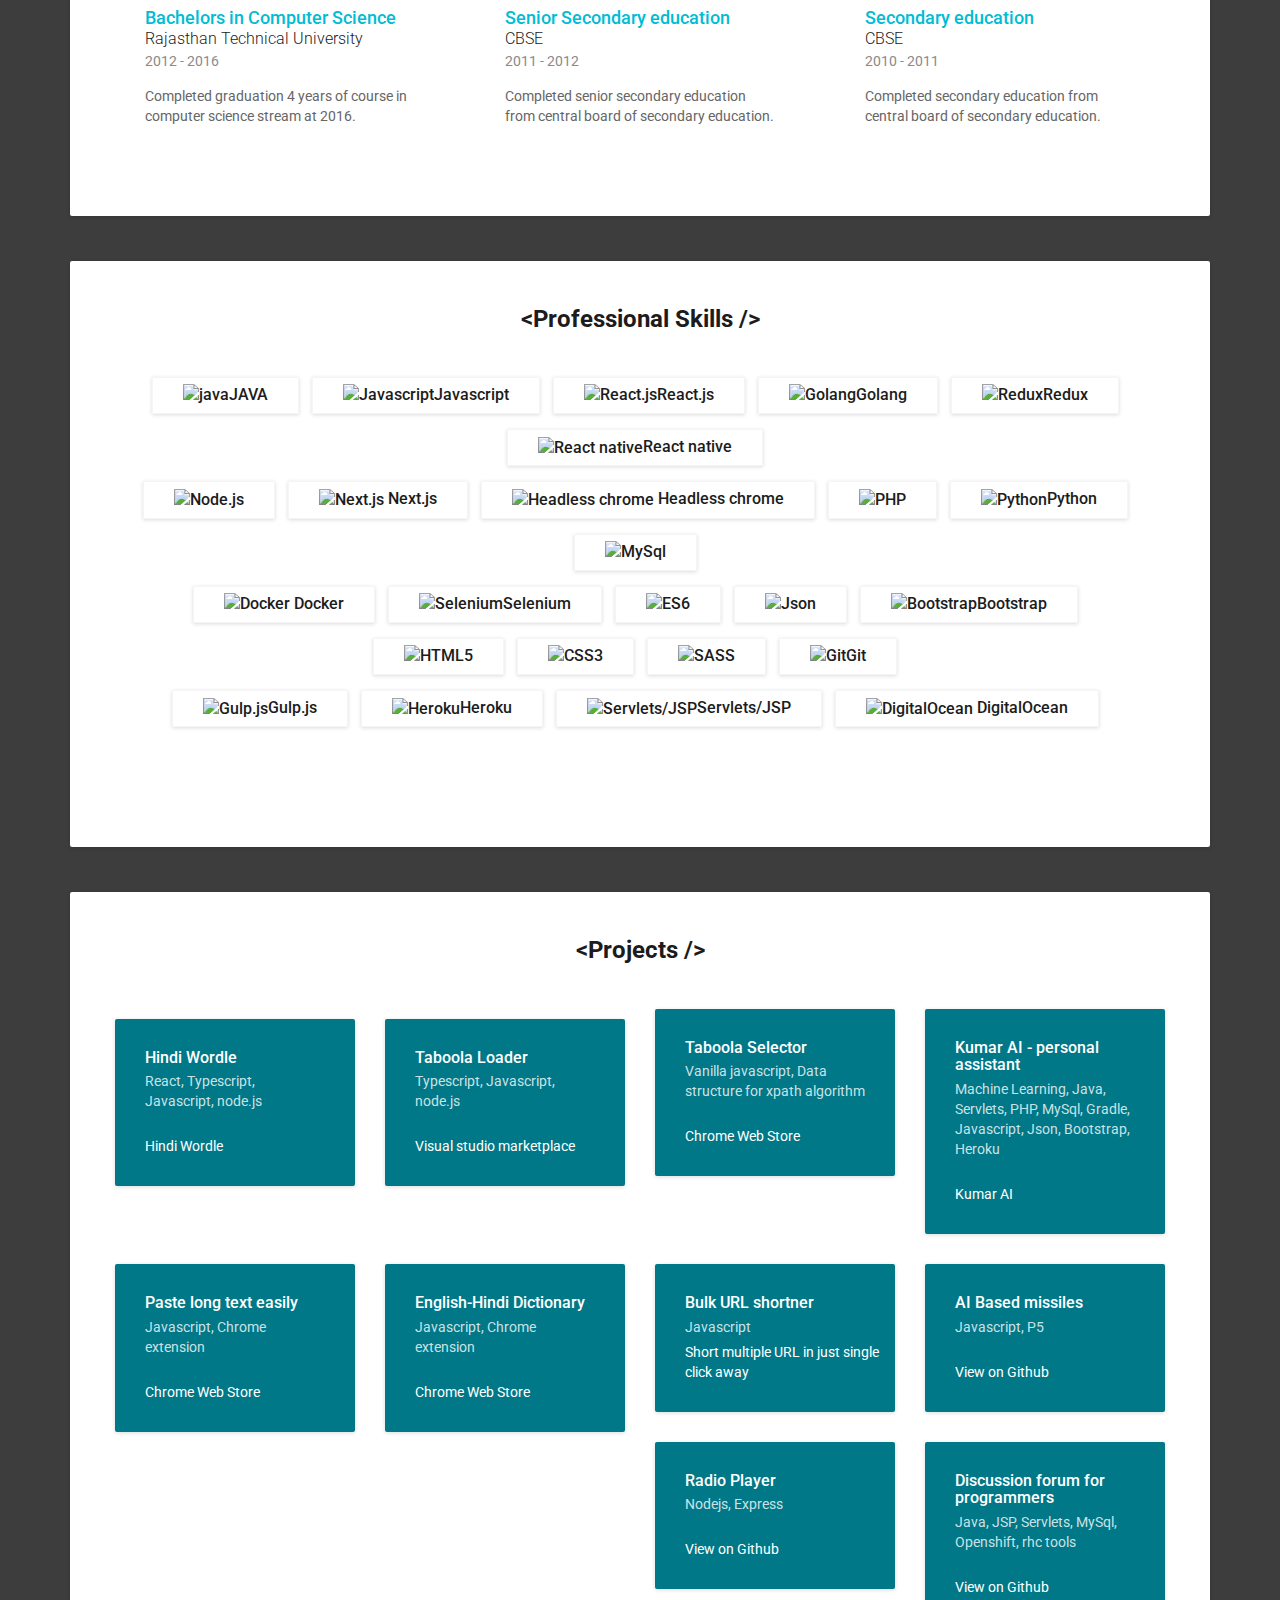
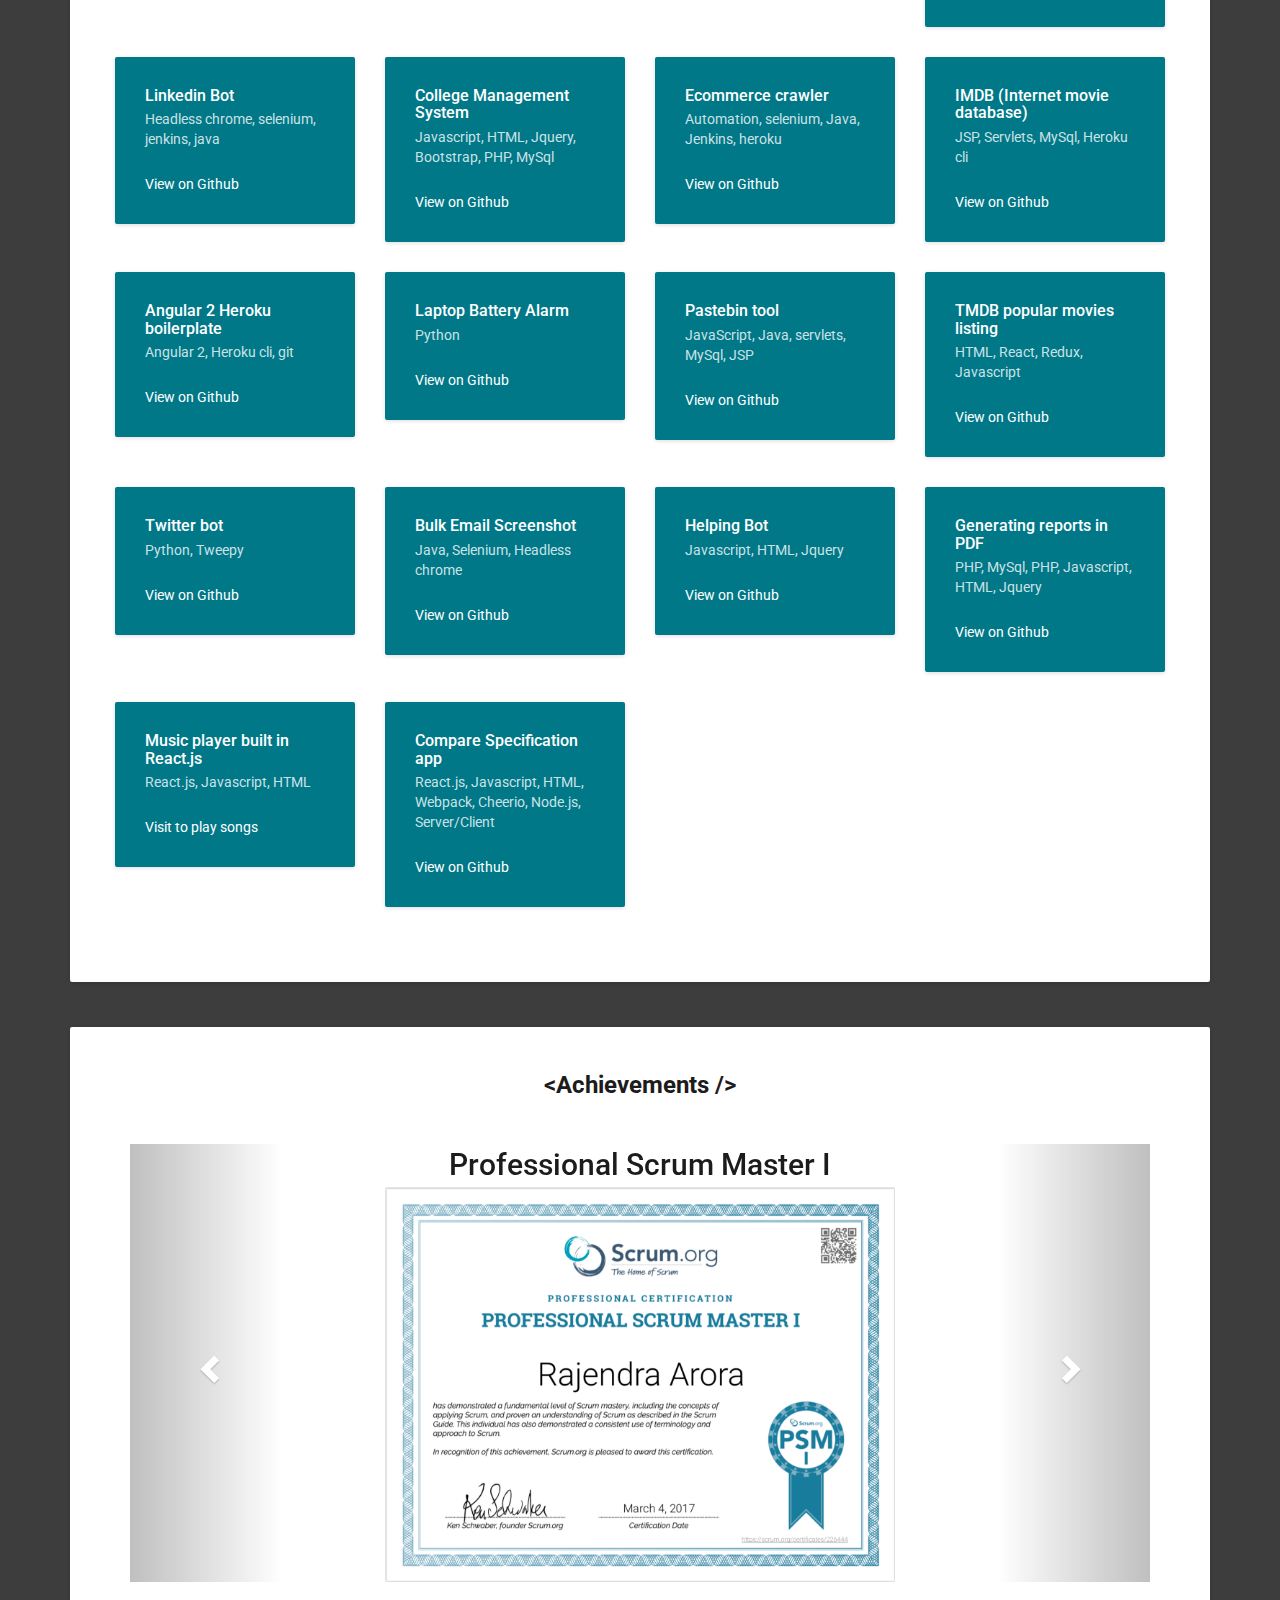
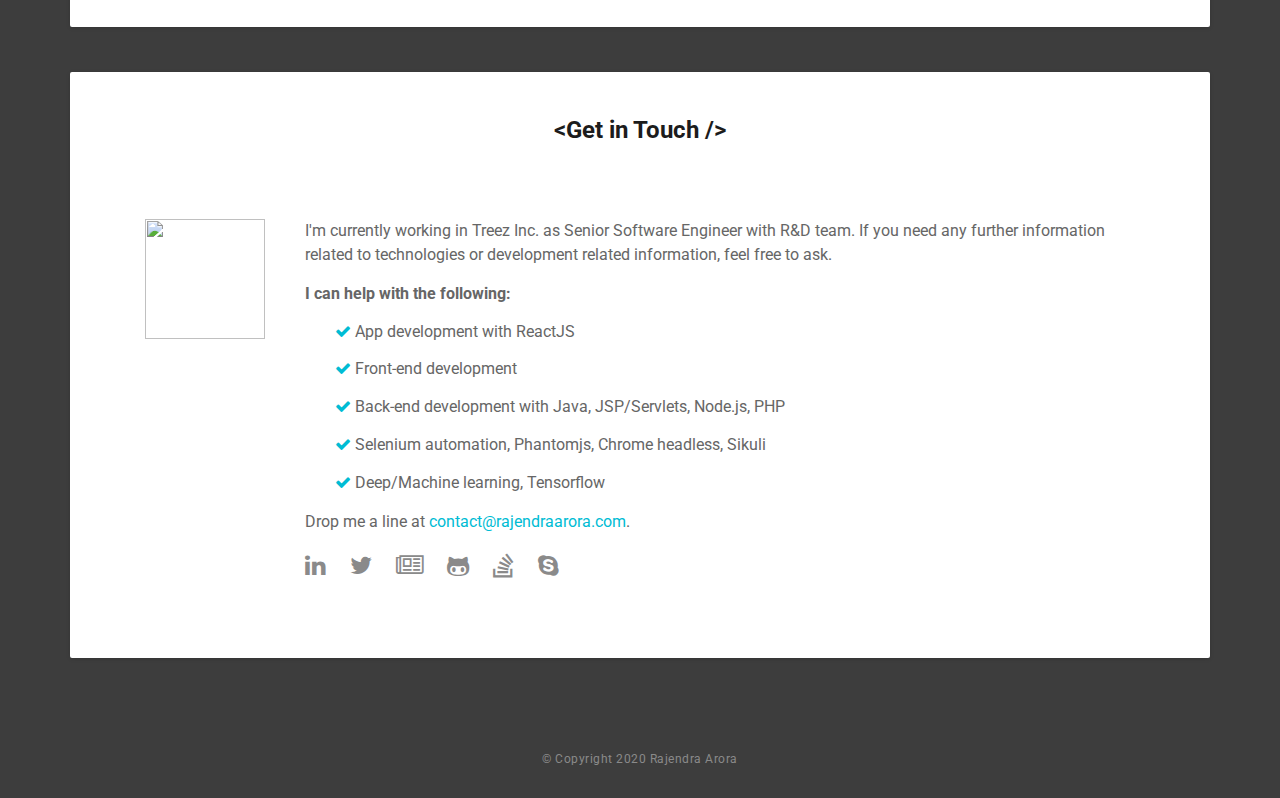
==== commit aa80edd9: "Added fixes" ====
--- a/index.html
+++ b/index.html
@@ -285,7 +285,7 @@
                   </div>
                   <div class="job-meta">
                       <div class="title">Senior Software<br/>Engineer</div>
-                      <div class="time">September 2022 - Present</div>
+                      <div class="time">September 2022 - April 2023</div>
                   </div><!--//job-meta-->
                   <div class="job-desc">
                       <ul>
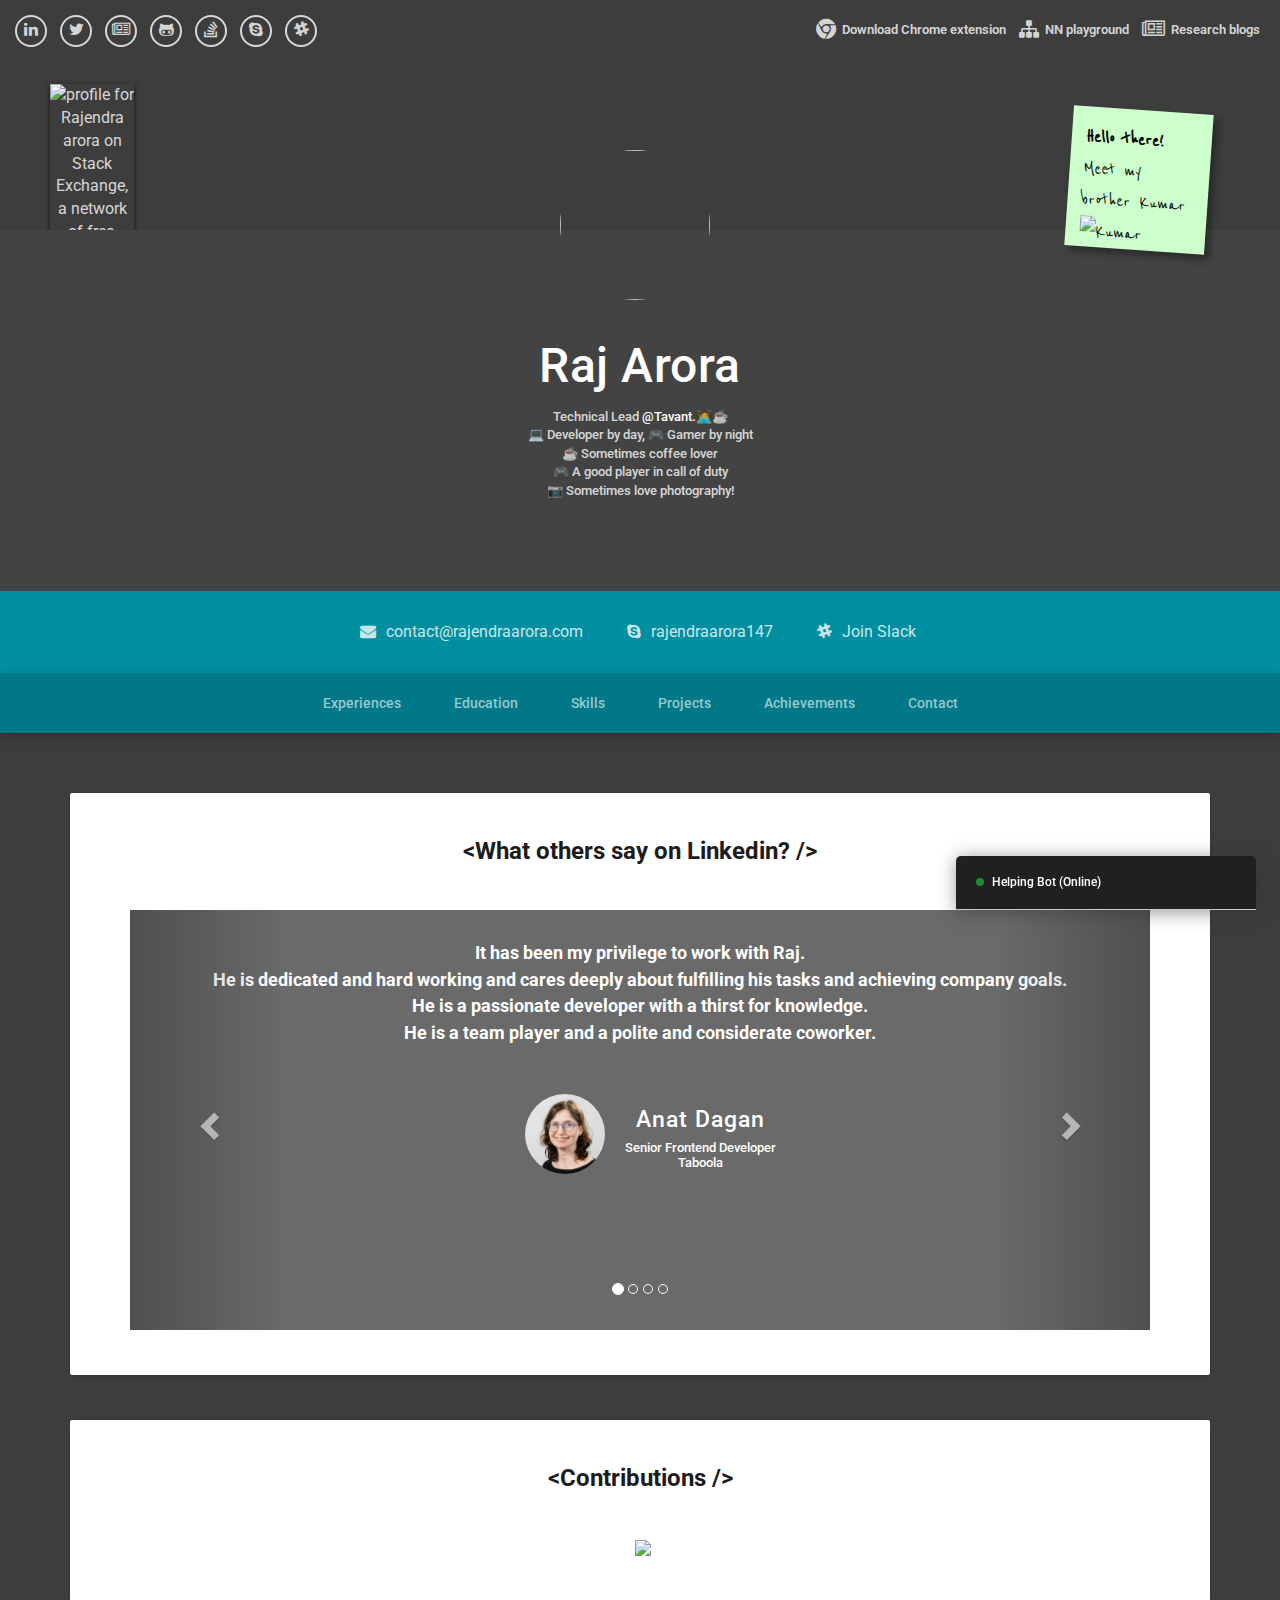
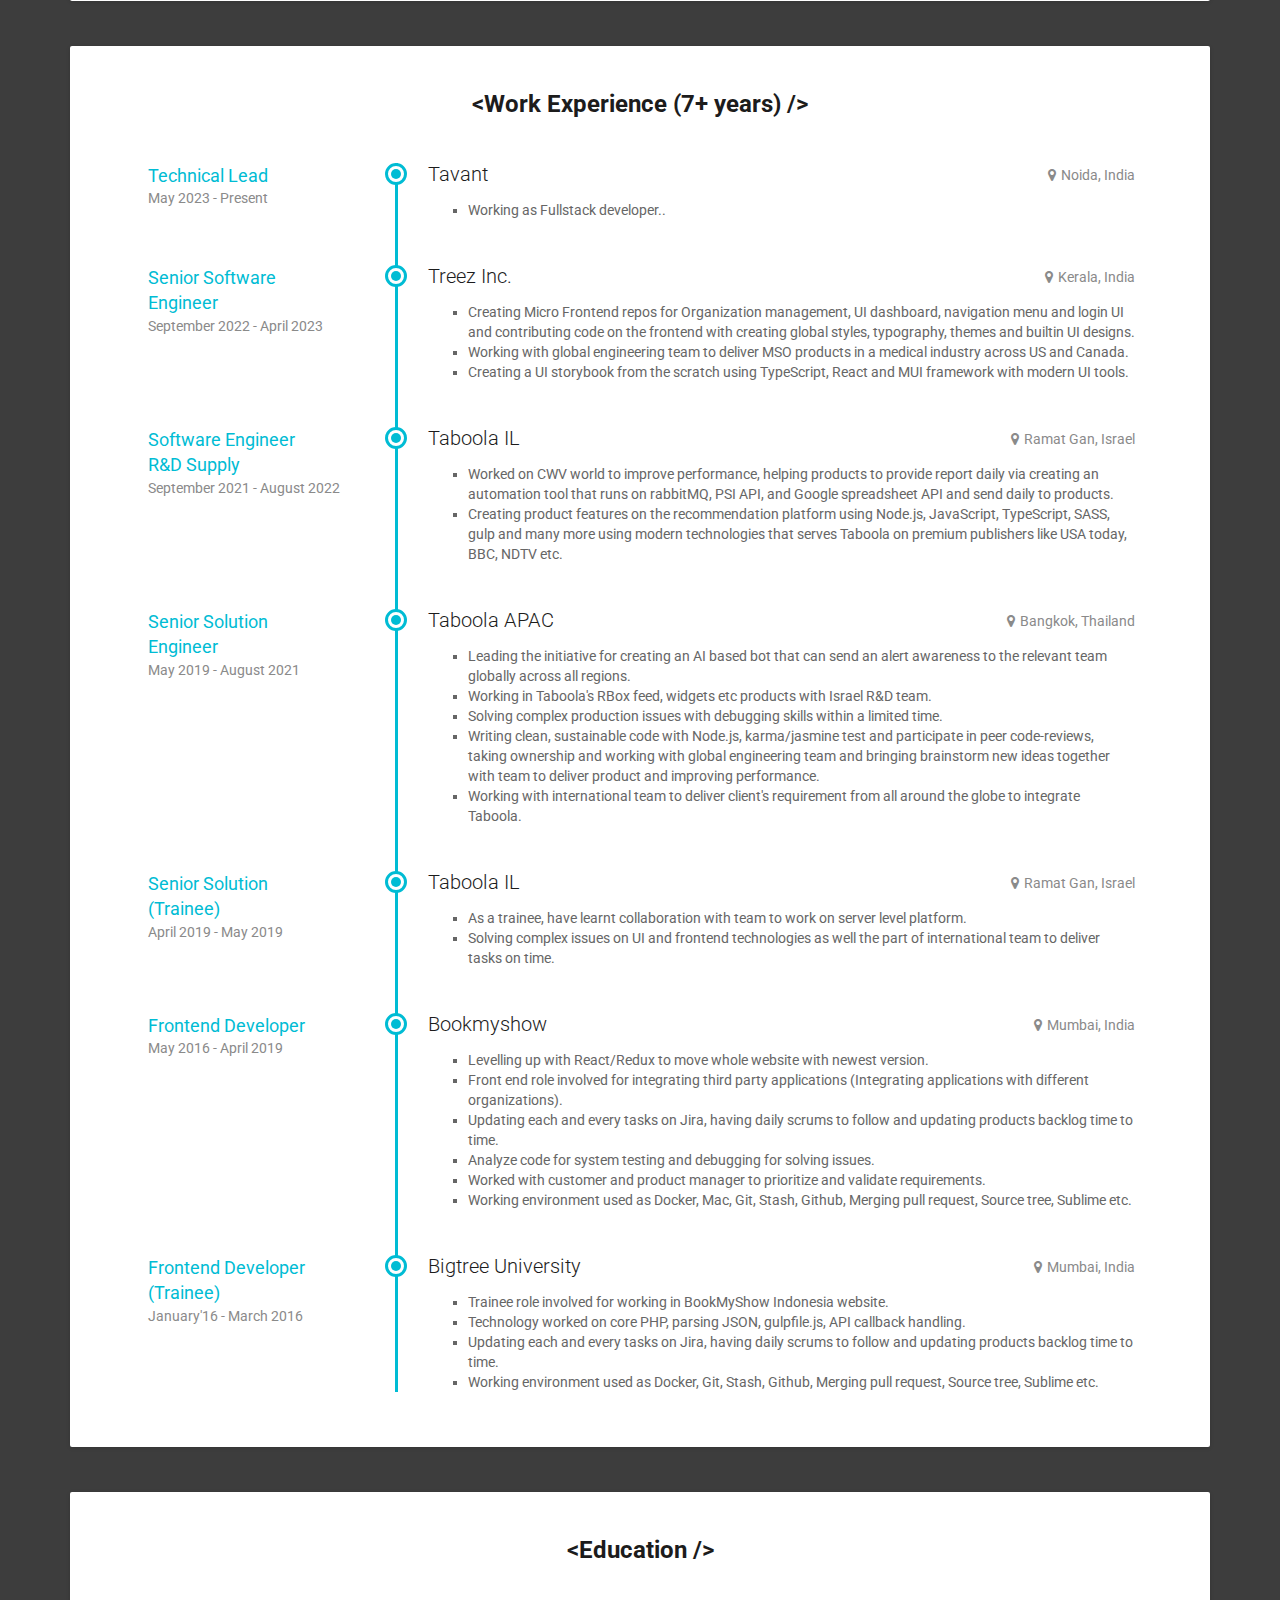
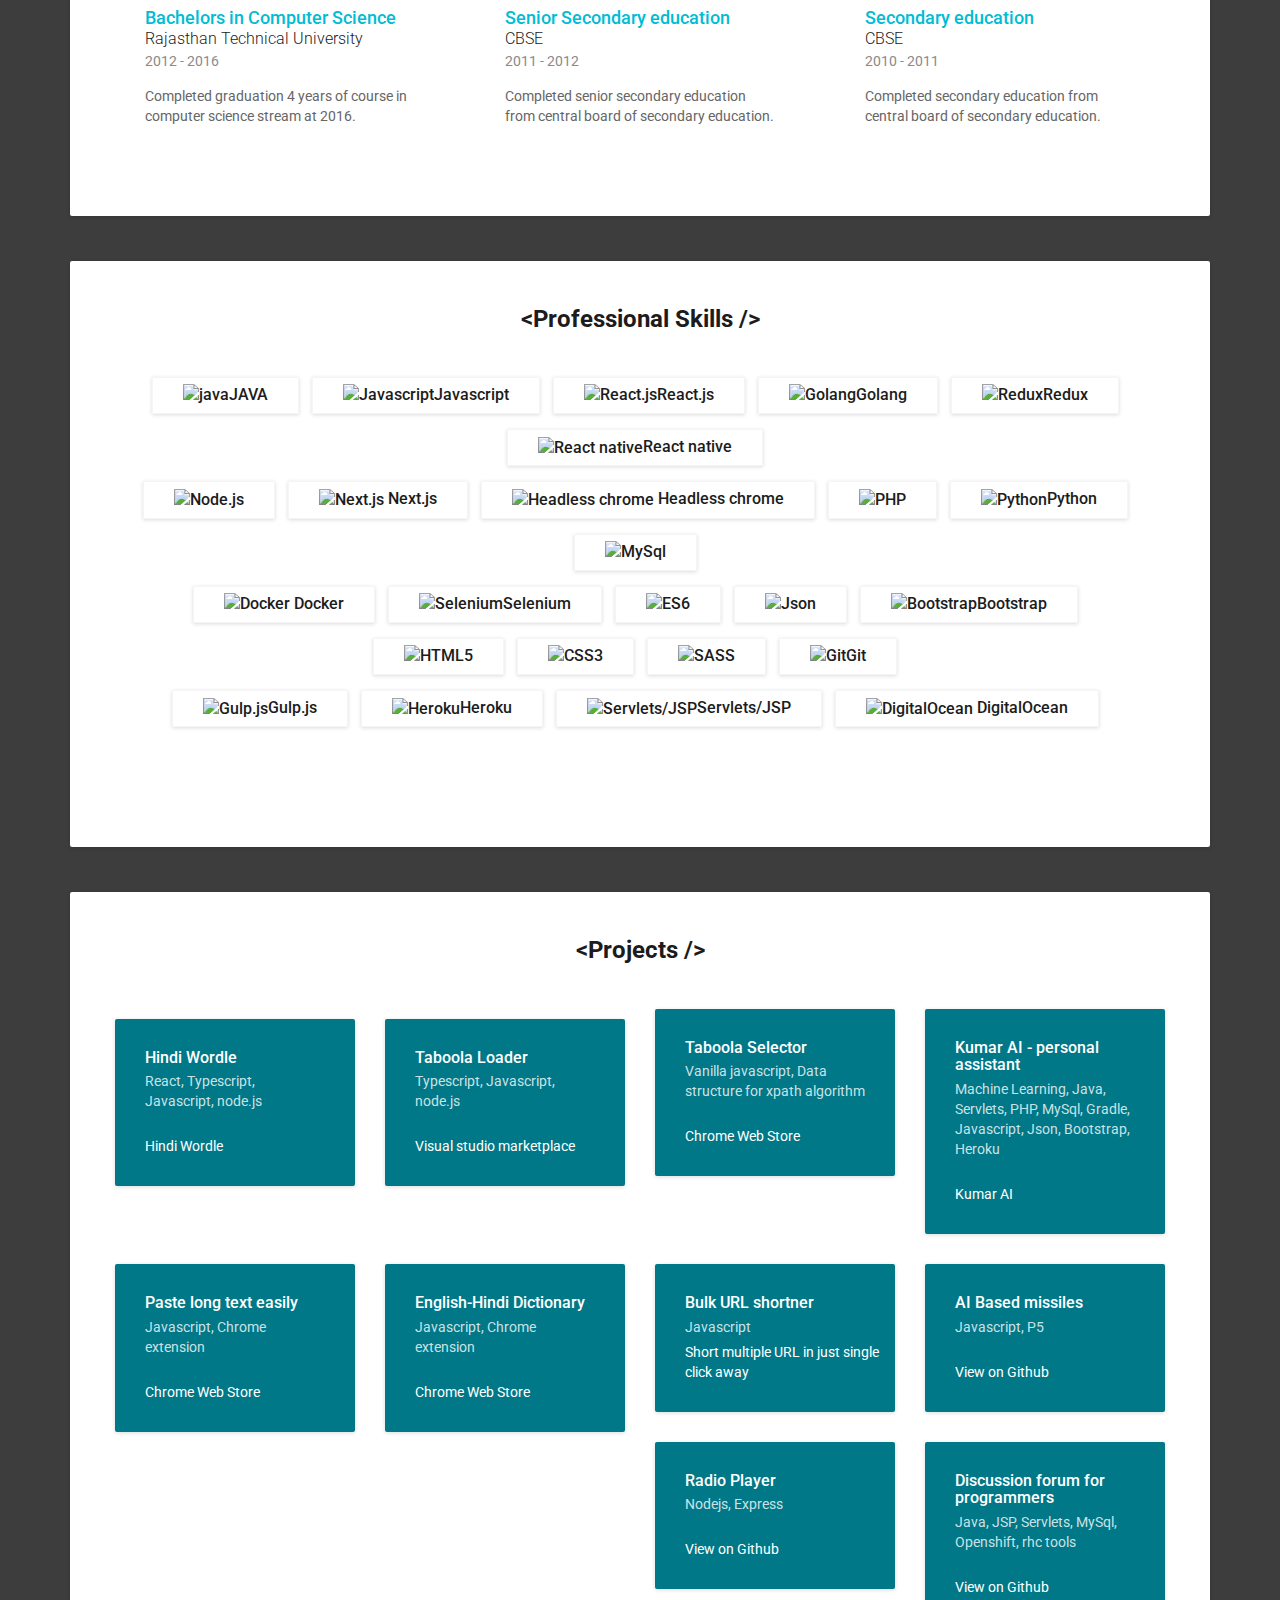
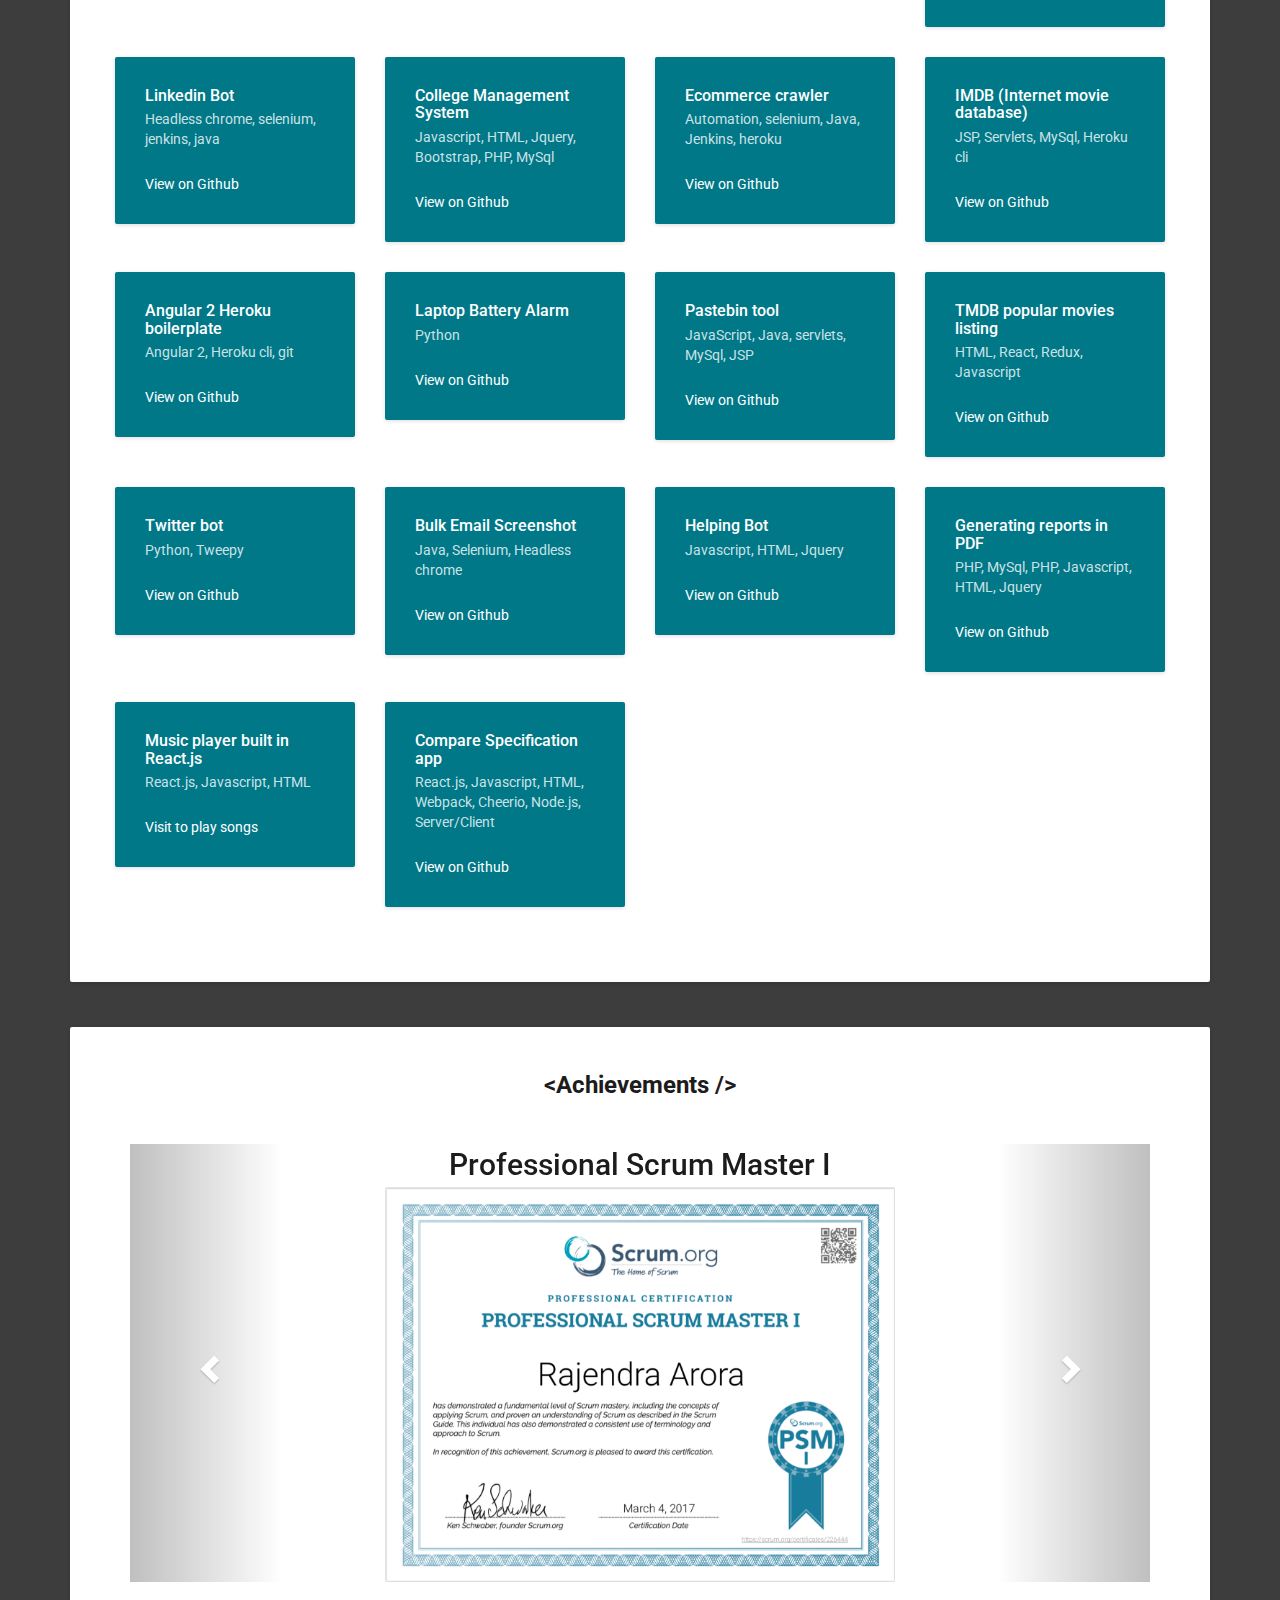
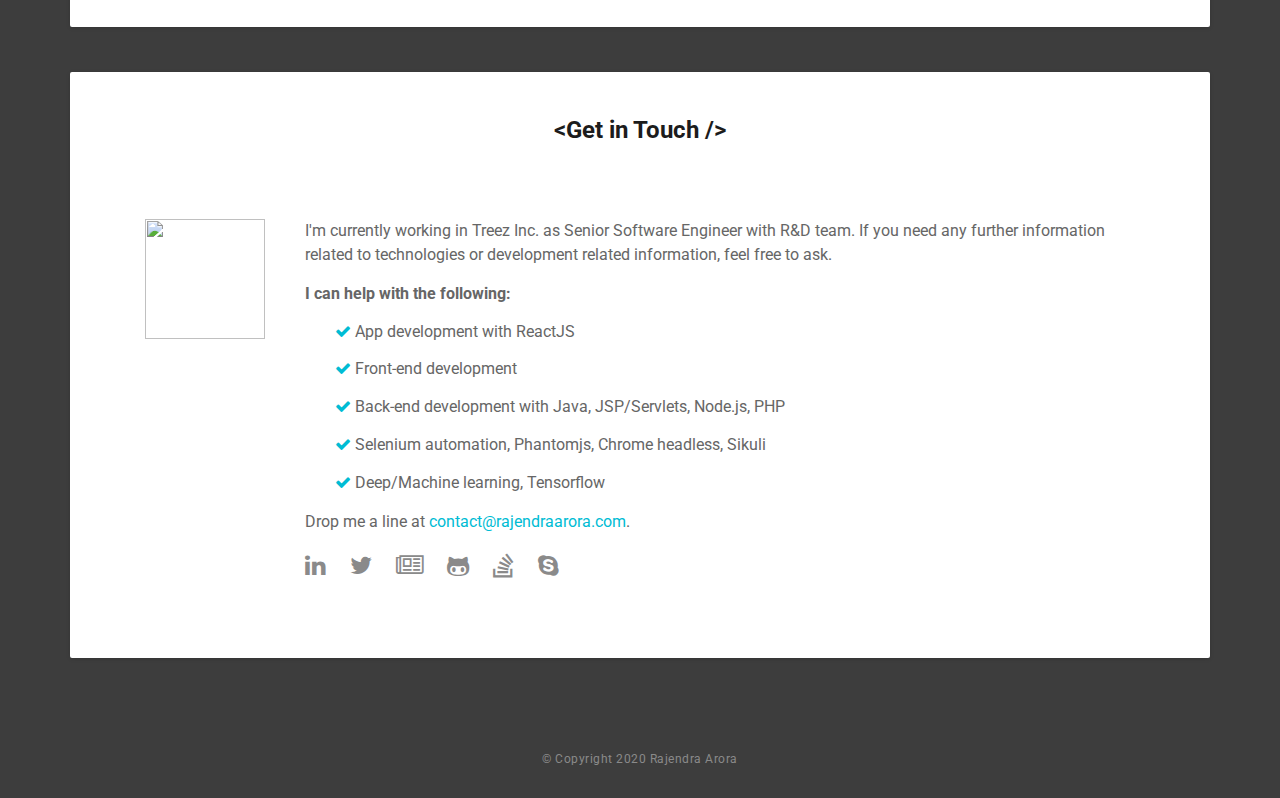
==== commit e43ab227: "fixed changes" ====
--- a/index.html
+++ b/index.html
@@ -93,7 +93,7 @@
             <div class="container text-center">
                 <img class="profile-image" src="assets/images/rajendra_photo.jpeg" alt="">
                 <h1 class="name">Raj Arora</h1>
-                <div class="title"><span>Senior Software Engineer in <a href="https://www.linkedin.com/company/treez.io/" target="_blank">@Treez Inc.</a>🧑‍💻☕</span><br/><span>💻 Developer by day, 🎮 Gamer by night</span><br/><span>☕ Sometimes coffee lover</span><br/><span>🎮 A good player in call of duty</span><br/><span>📷 Sometimes love photography!</span></div>
+                <div class="title"><span>Technical Lead <a href="https://www.linkedin.com/company/tavant/" target="_blank">@Tavant.</a>🧑‍💻☕</span><br/><span>💻 Developer by day, 🎮 Gamer by night</span><br/><span>☕ Sometimes coffee lover</span><br/><span>🎮 A good player in call of duty</span><br/><span>📷 Sometimes love photography!</span></div>
             </div><!--//container-->
         </div><!--//intro-->
         
@@ -259,7 +259,7 @@
         </section>
 
         <section id="experiences-section" class="experiences-section section">
-            <h2 class="section-title"><strong>&lt;Work Experience (6.5+ years) /&gt;</strong></h2>
+            <h2 class="section-title"><strong>&lt;Work Experience (7+ years) /&gt;</strong></h2>
             <div class="timeline">
                 
                 <div class="item">
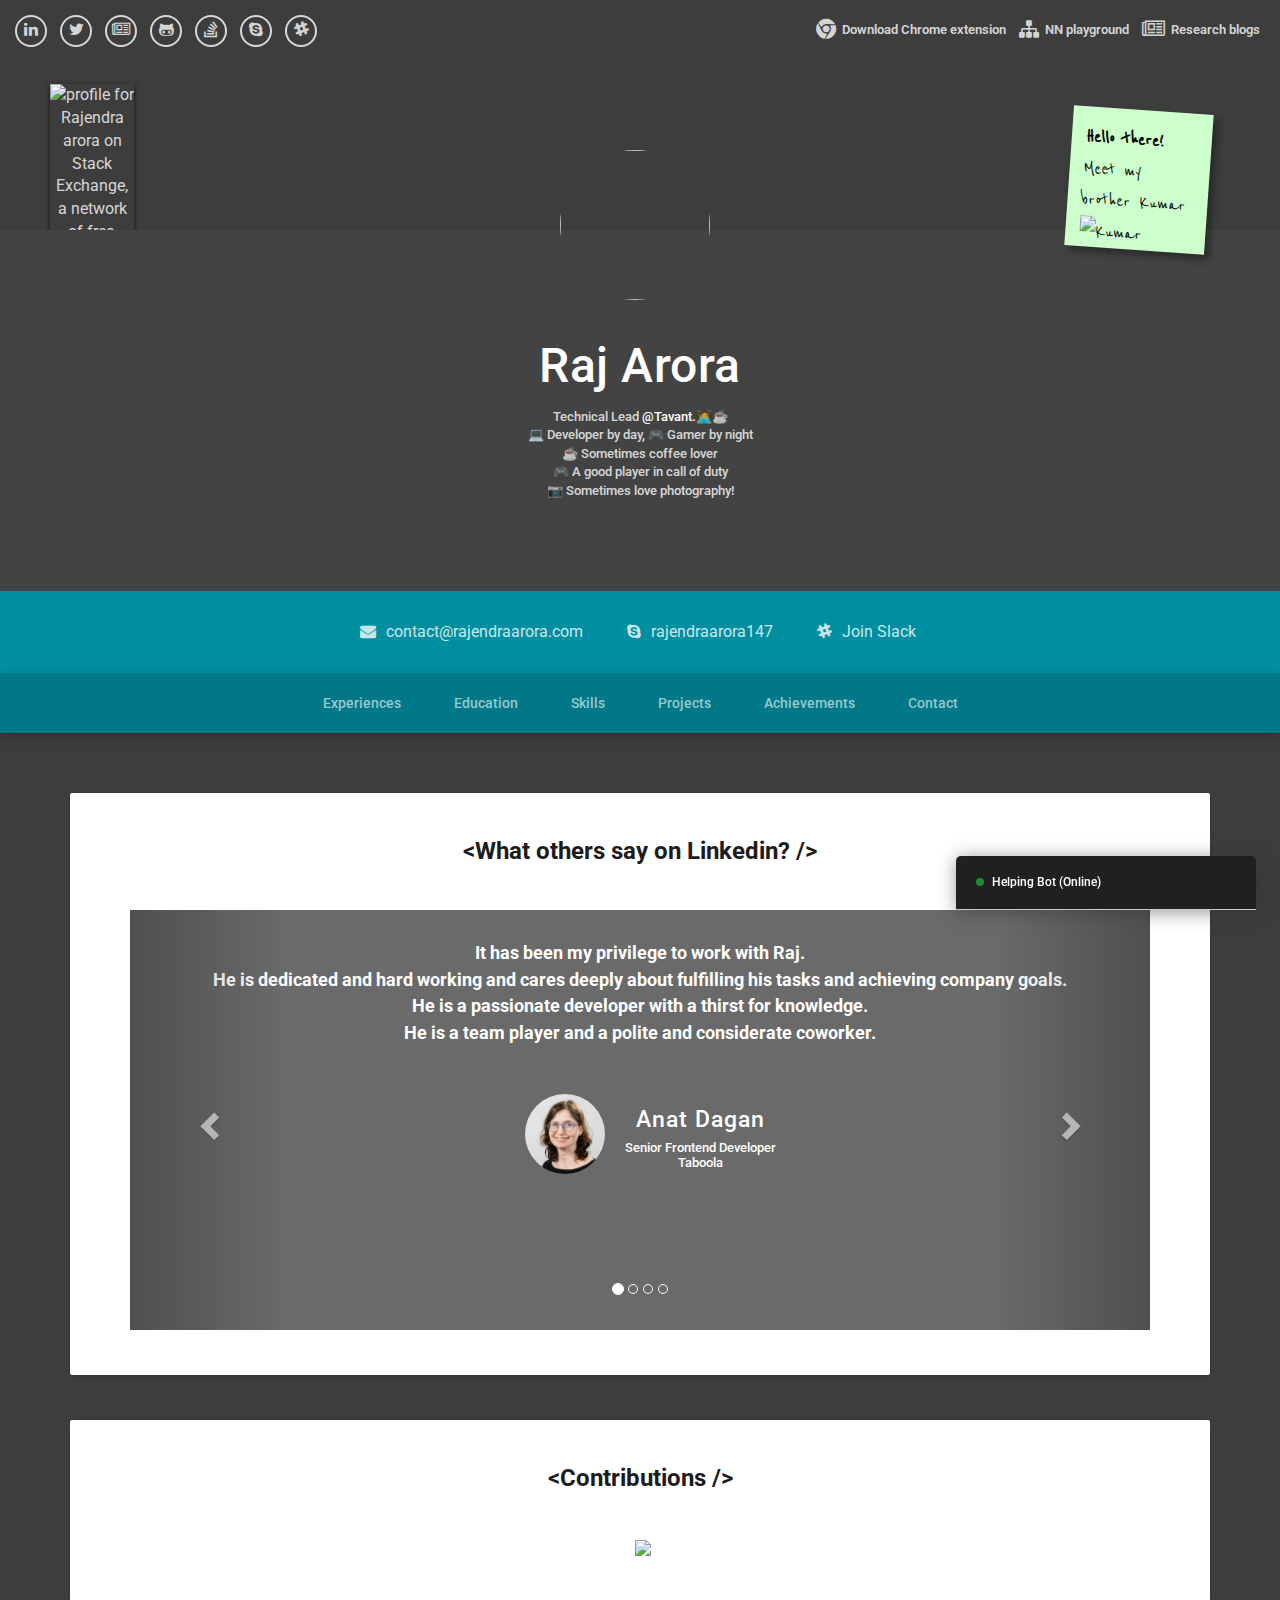
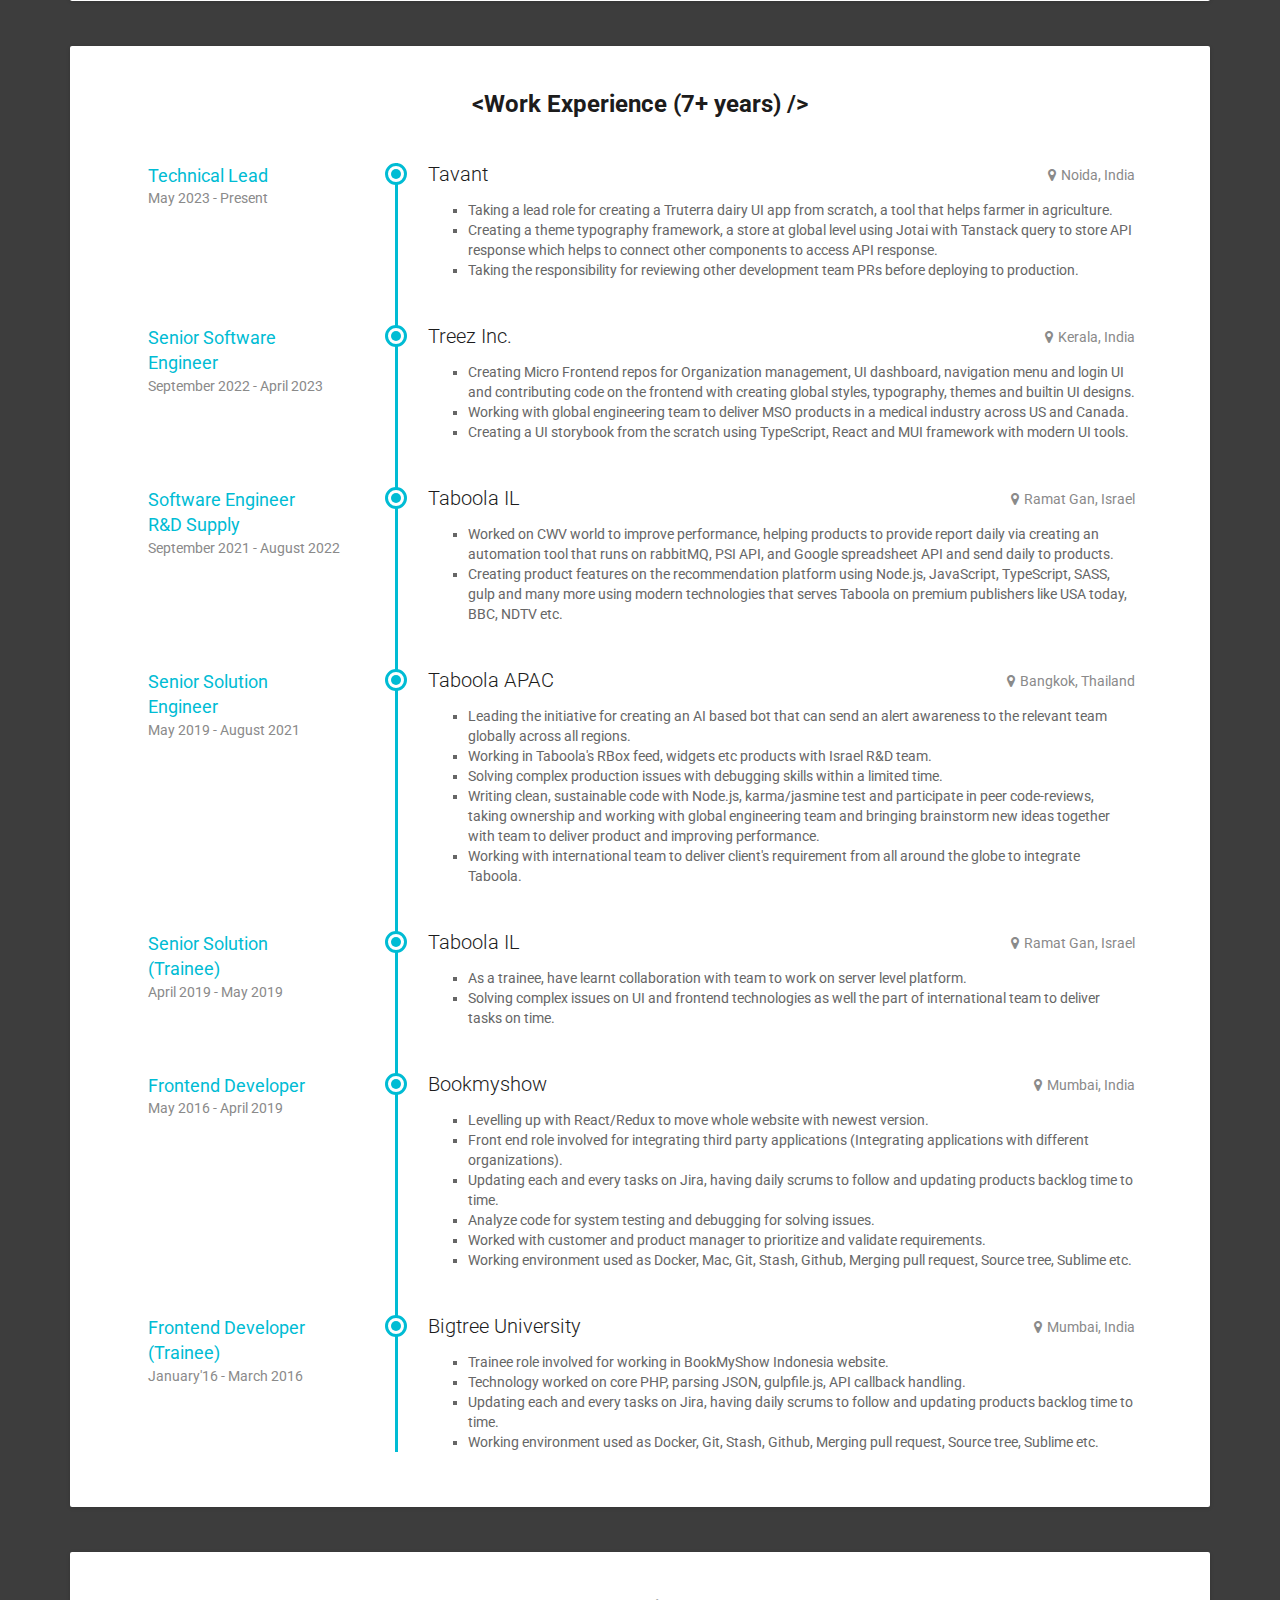
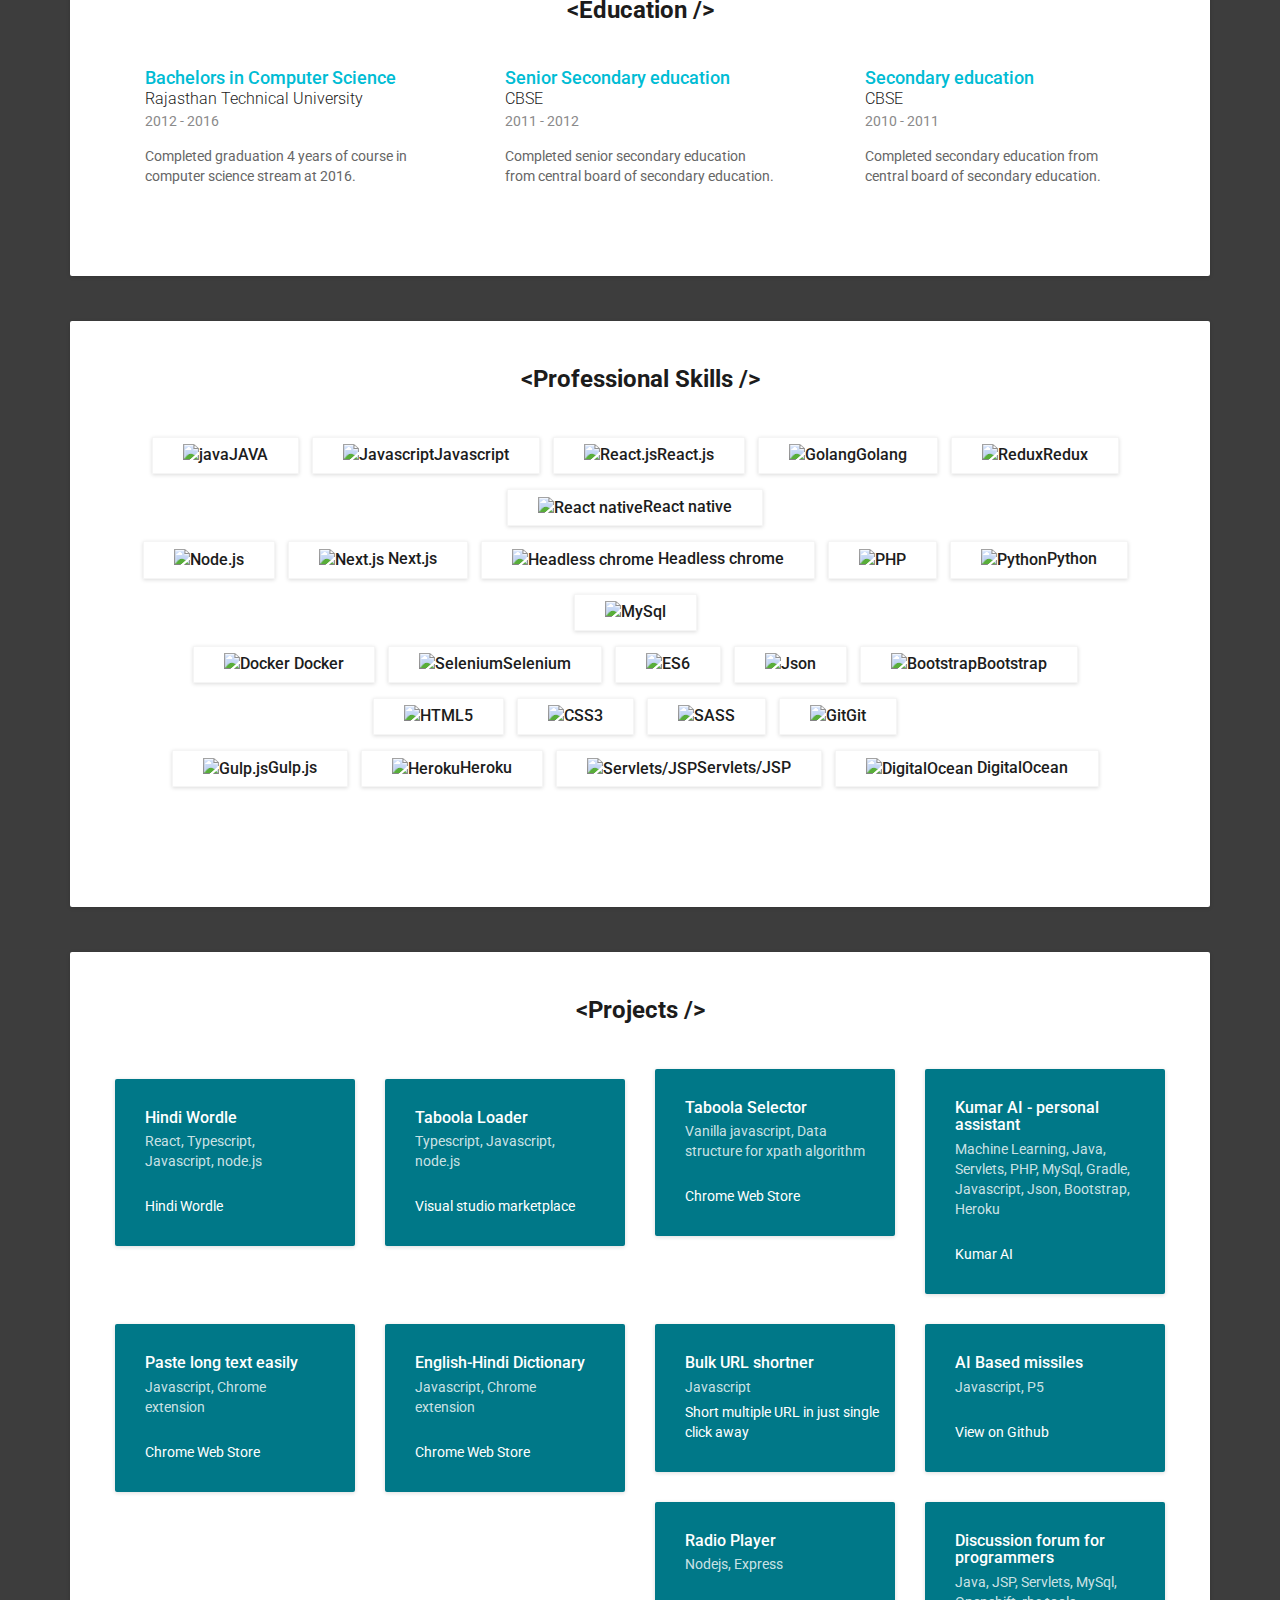
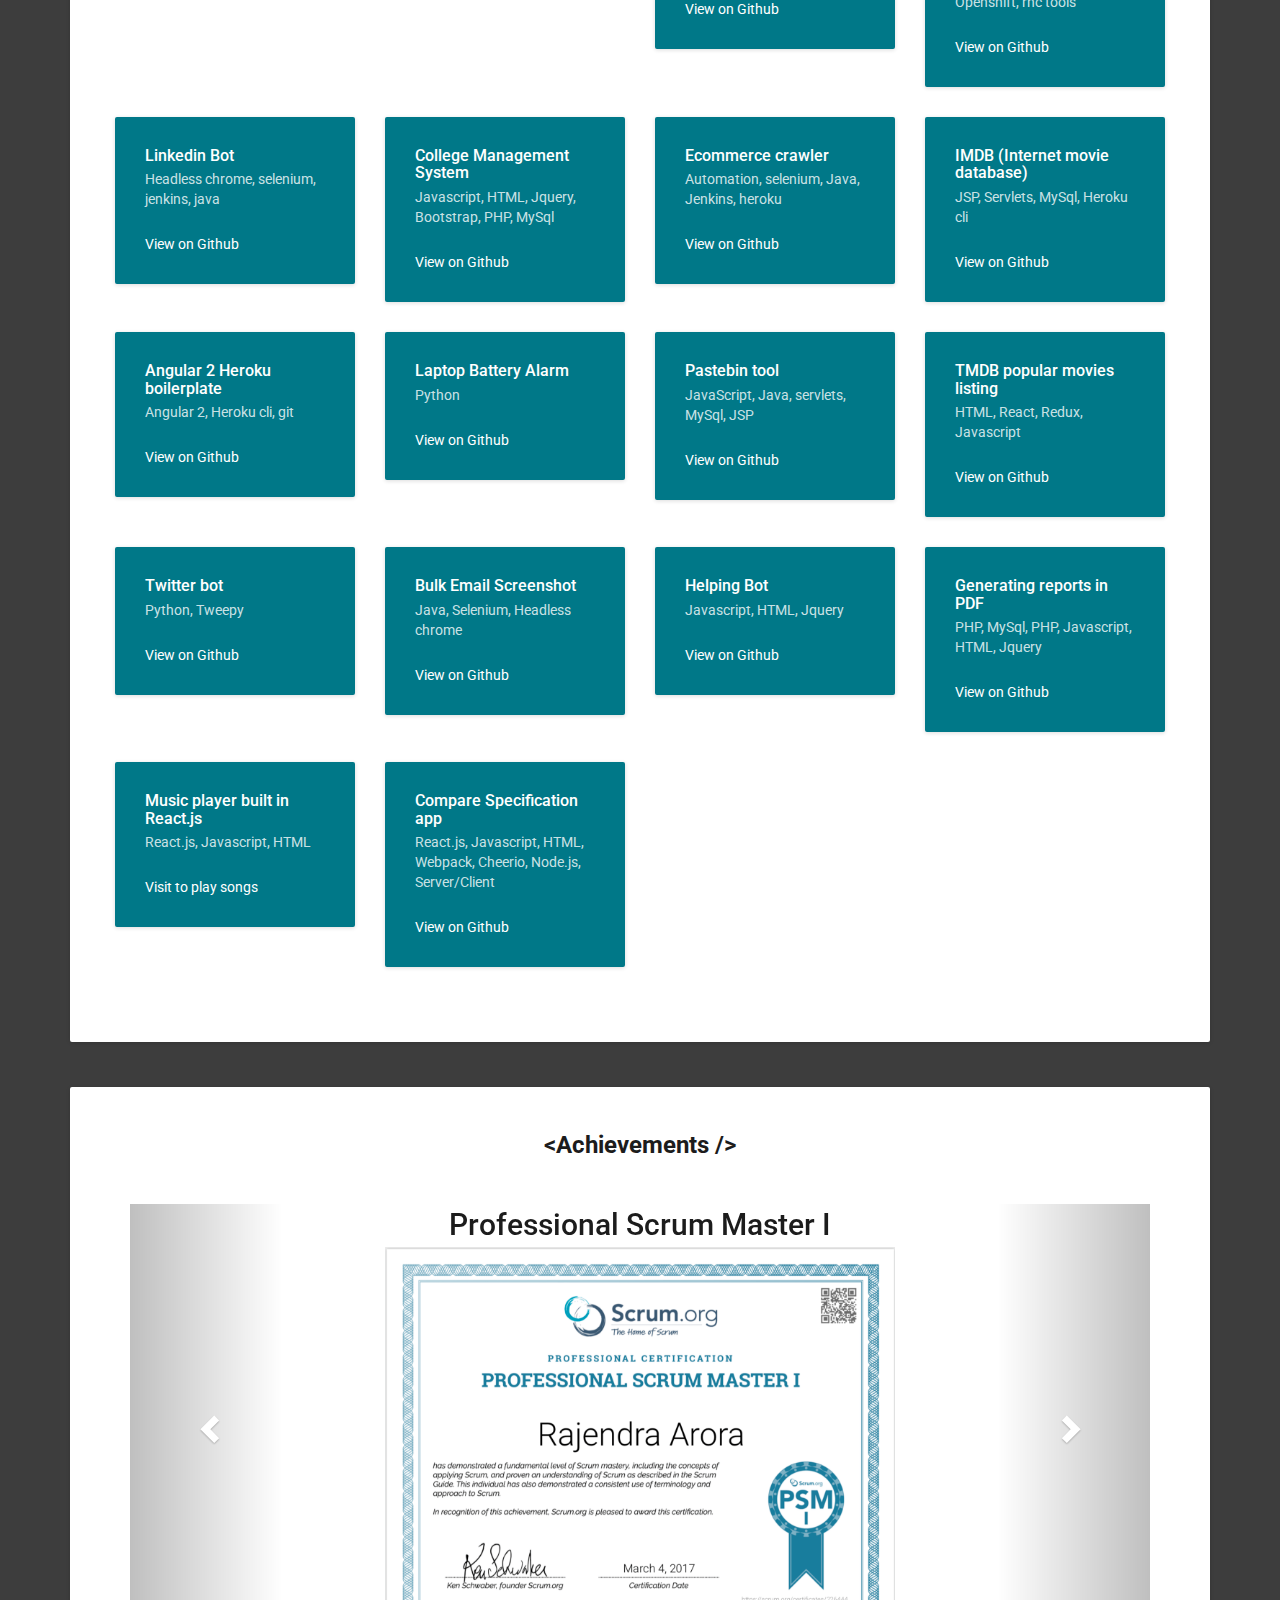
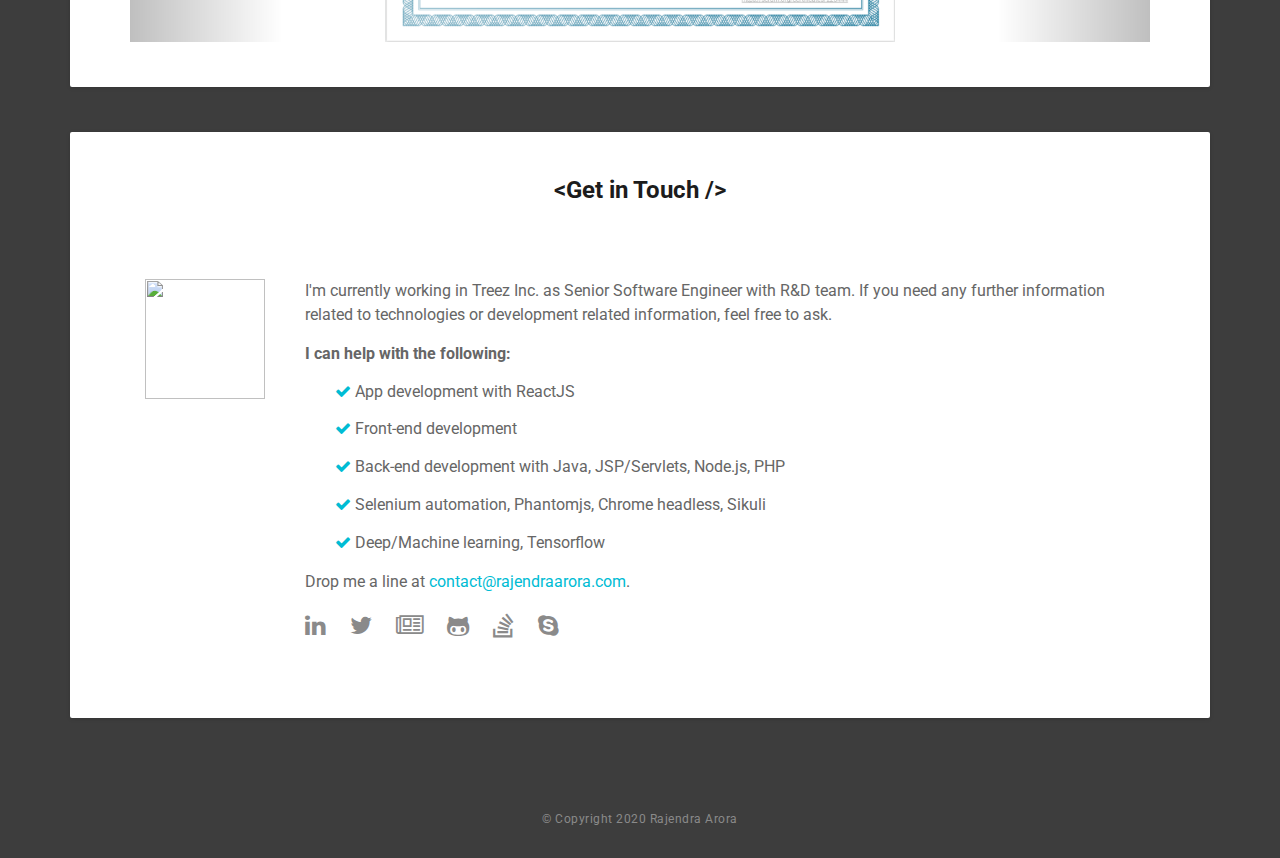
==== commit 78e48818: "Added work description" ====
--- a/index.html
+++ b/index.html
@@ -273,7 +273,10 @@
                     </div><!--//job-meta-->
                     <div class="job-desc">
                         <ul>
-                            <li>Working as Fullstack developer..</li>
+                            <li>Taking a lead role for creating a Truterra dairy UI app from scratch, a tool that helps farmer in agriculture.</li>
+                            <li>Creating a theme typography framework, a store at global level using Jotai with Tanstack query to
+                                store API response which helps to connect other components to access API response.</li>
+                            <li>Taking the responsibility for reviewing other development team PRs before deploying to production.</li>
                         </ul>
                     </div><!--//job-desc-->
                   </div><!--//item-->
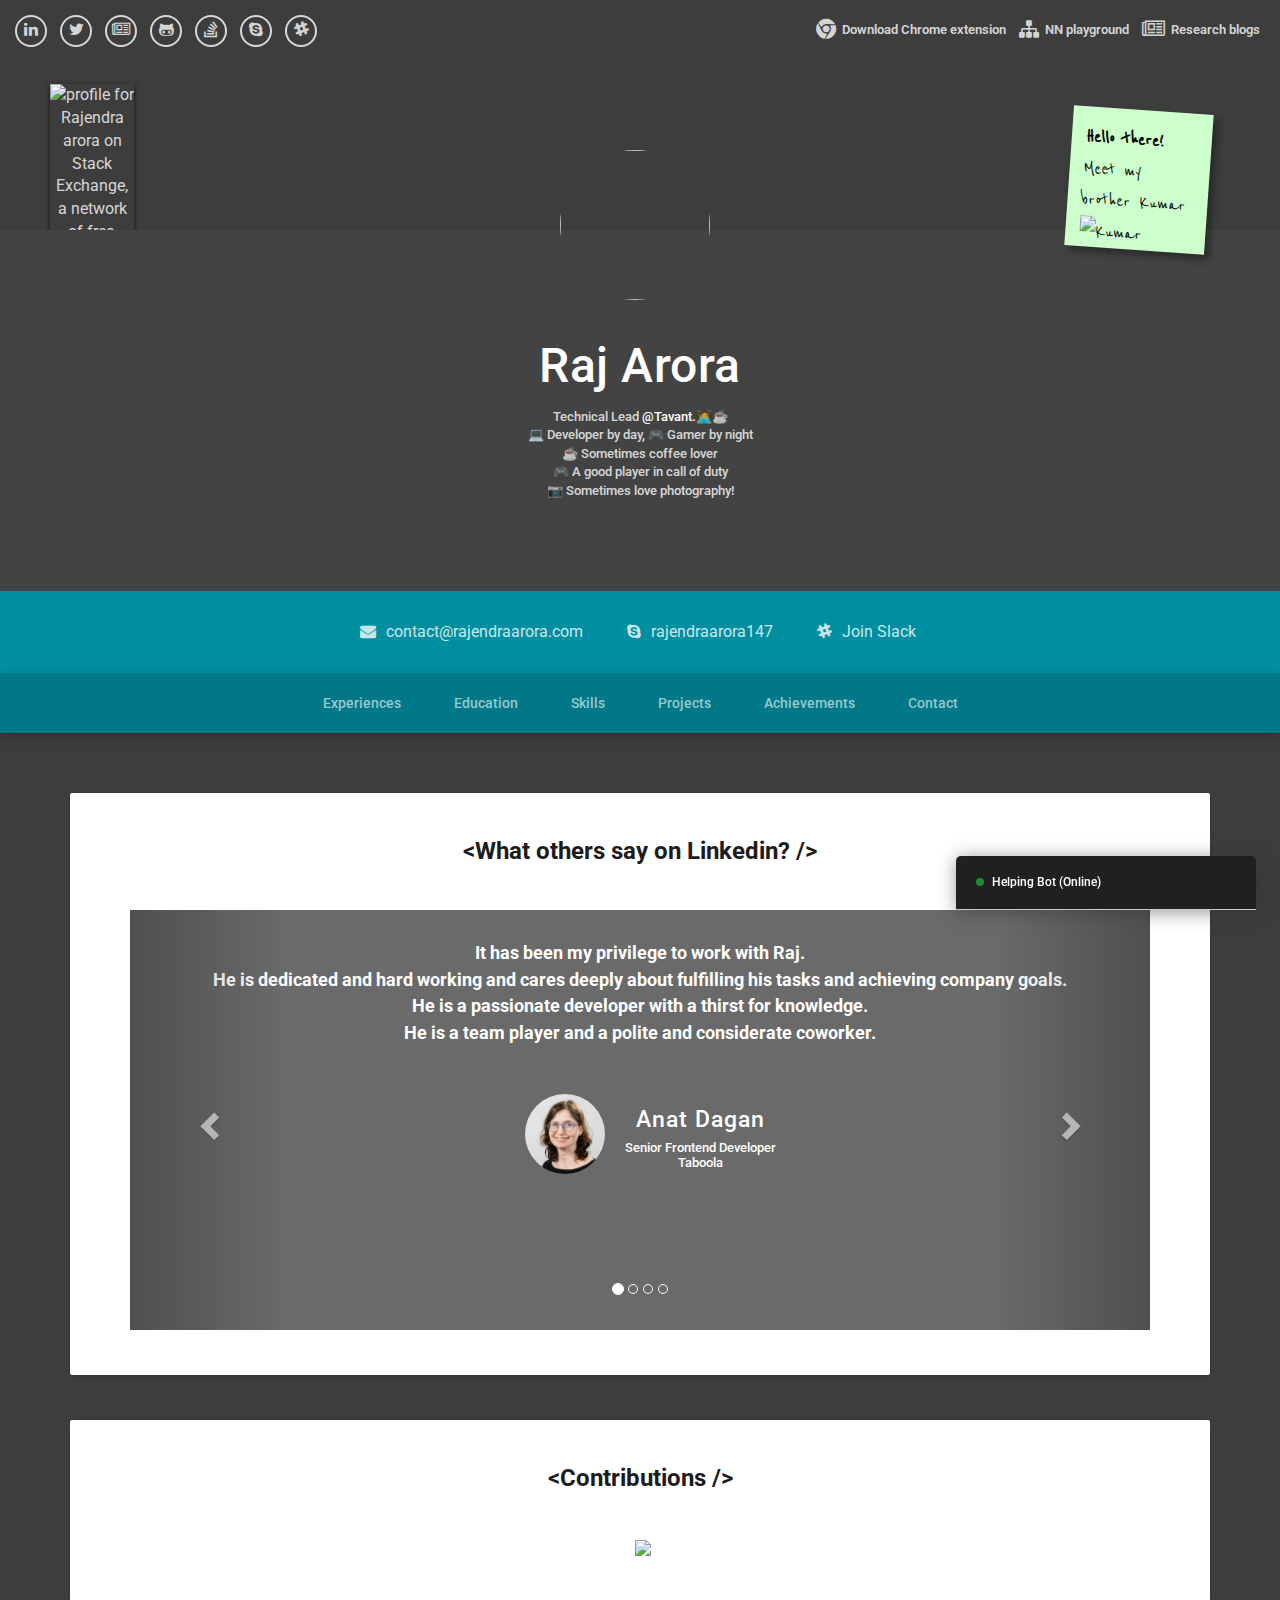
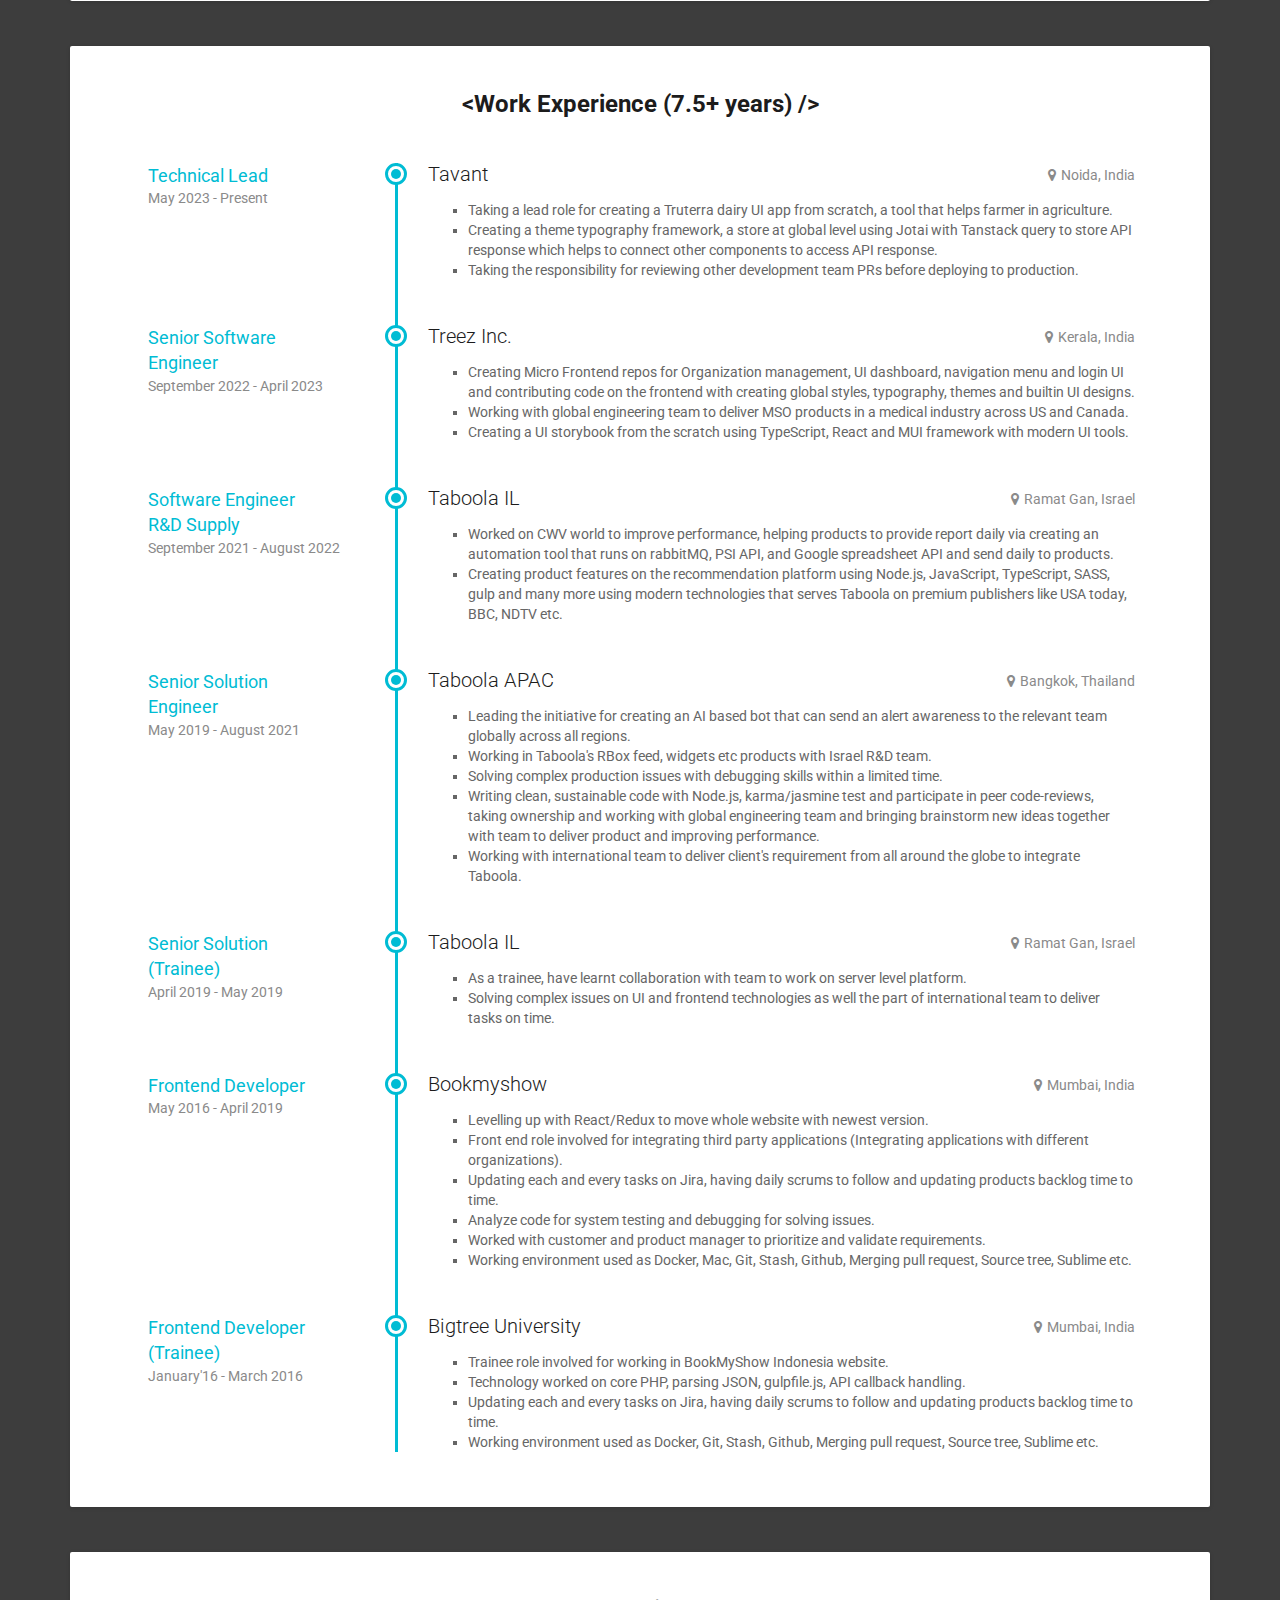
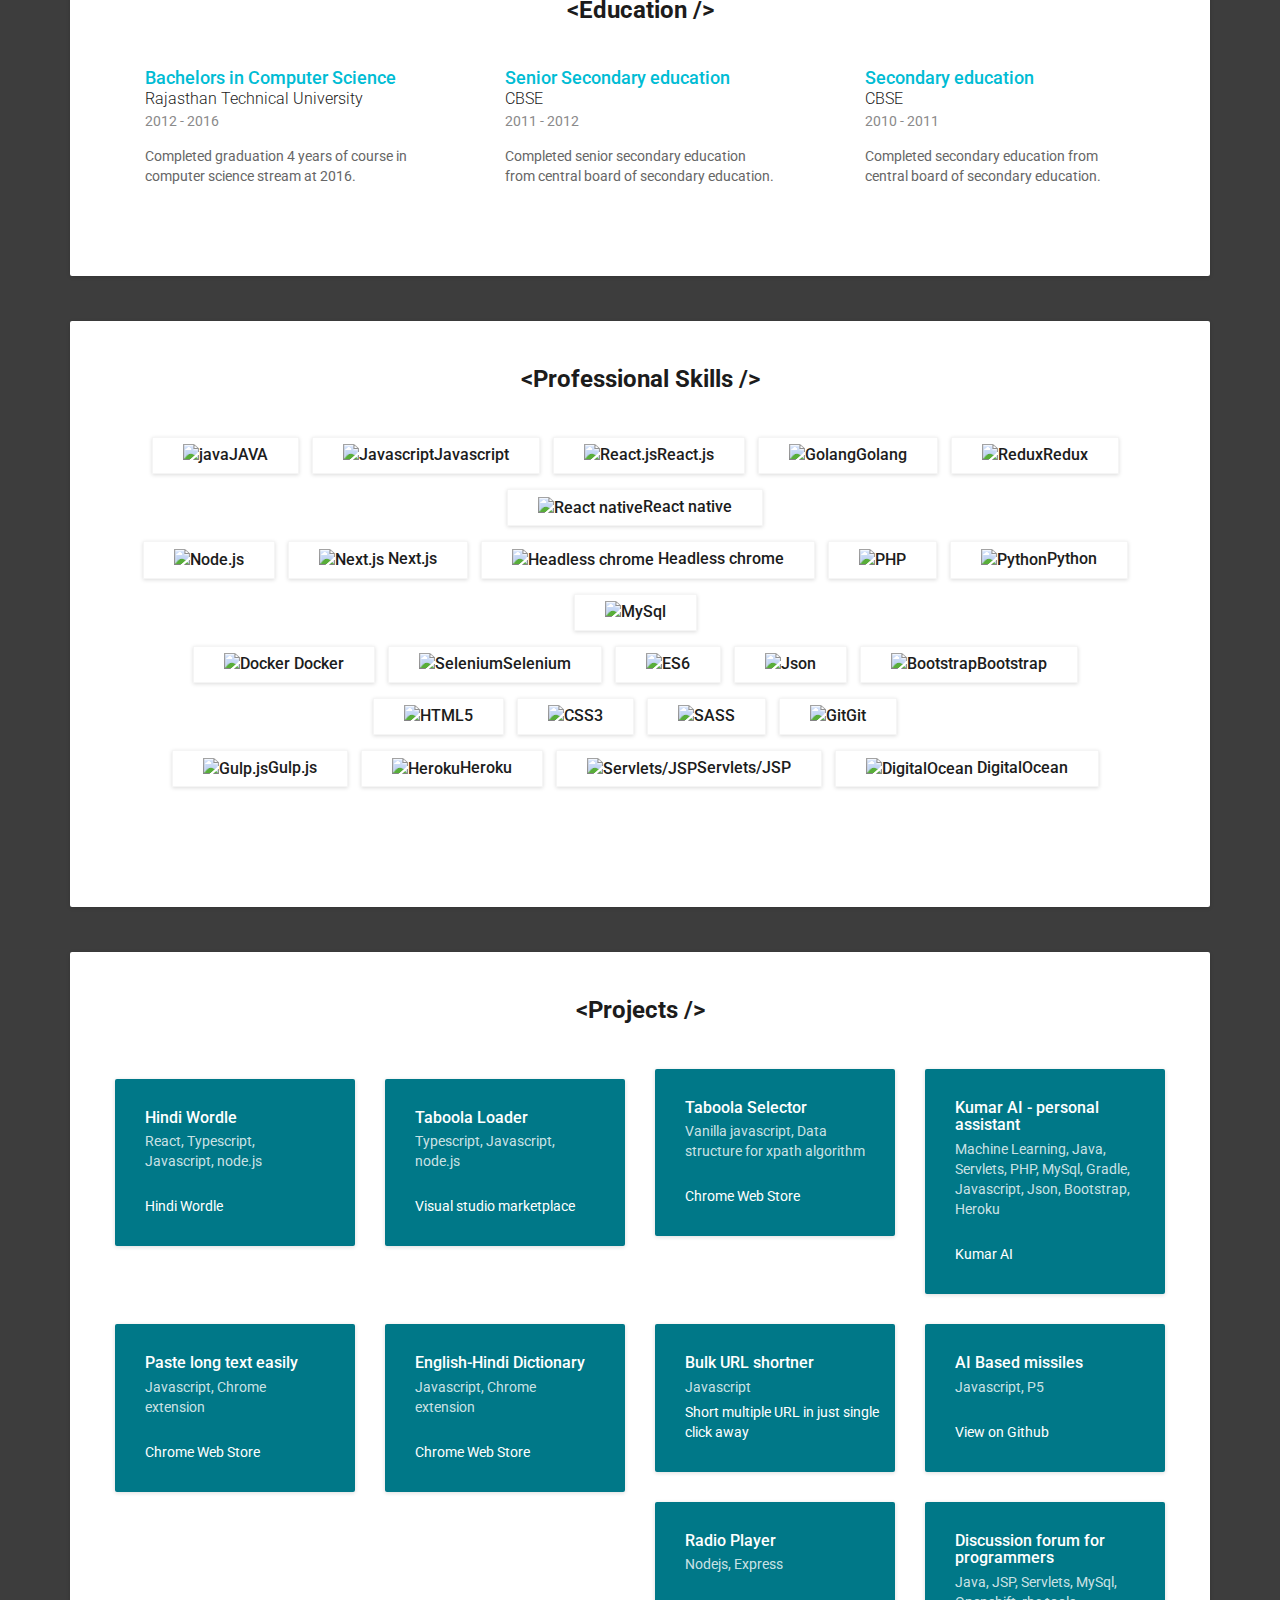
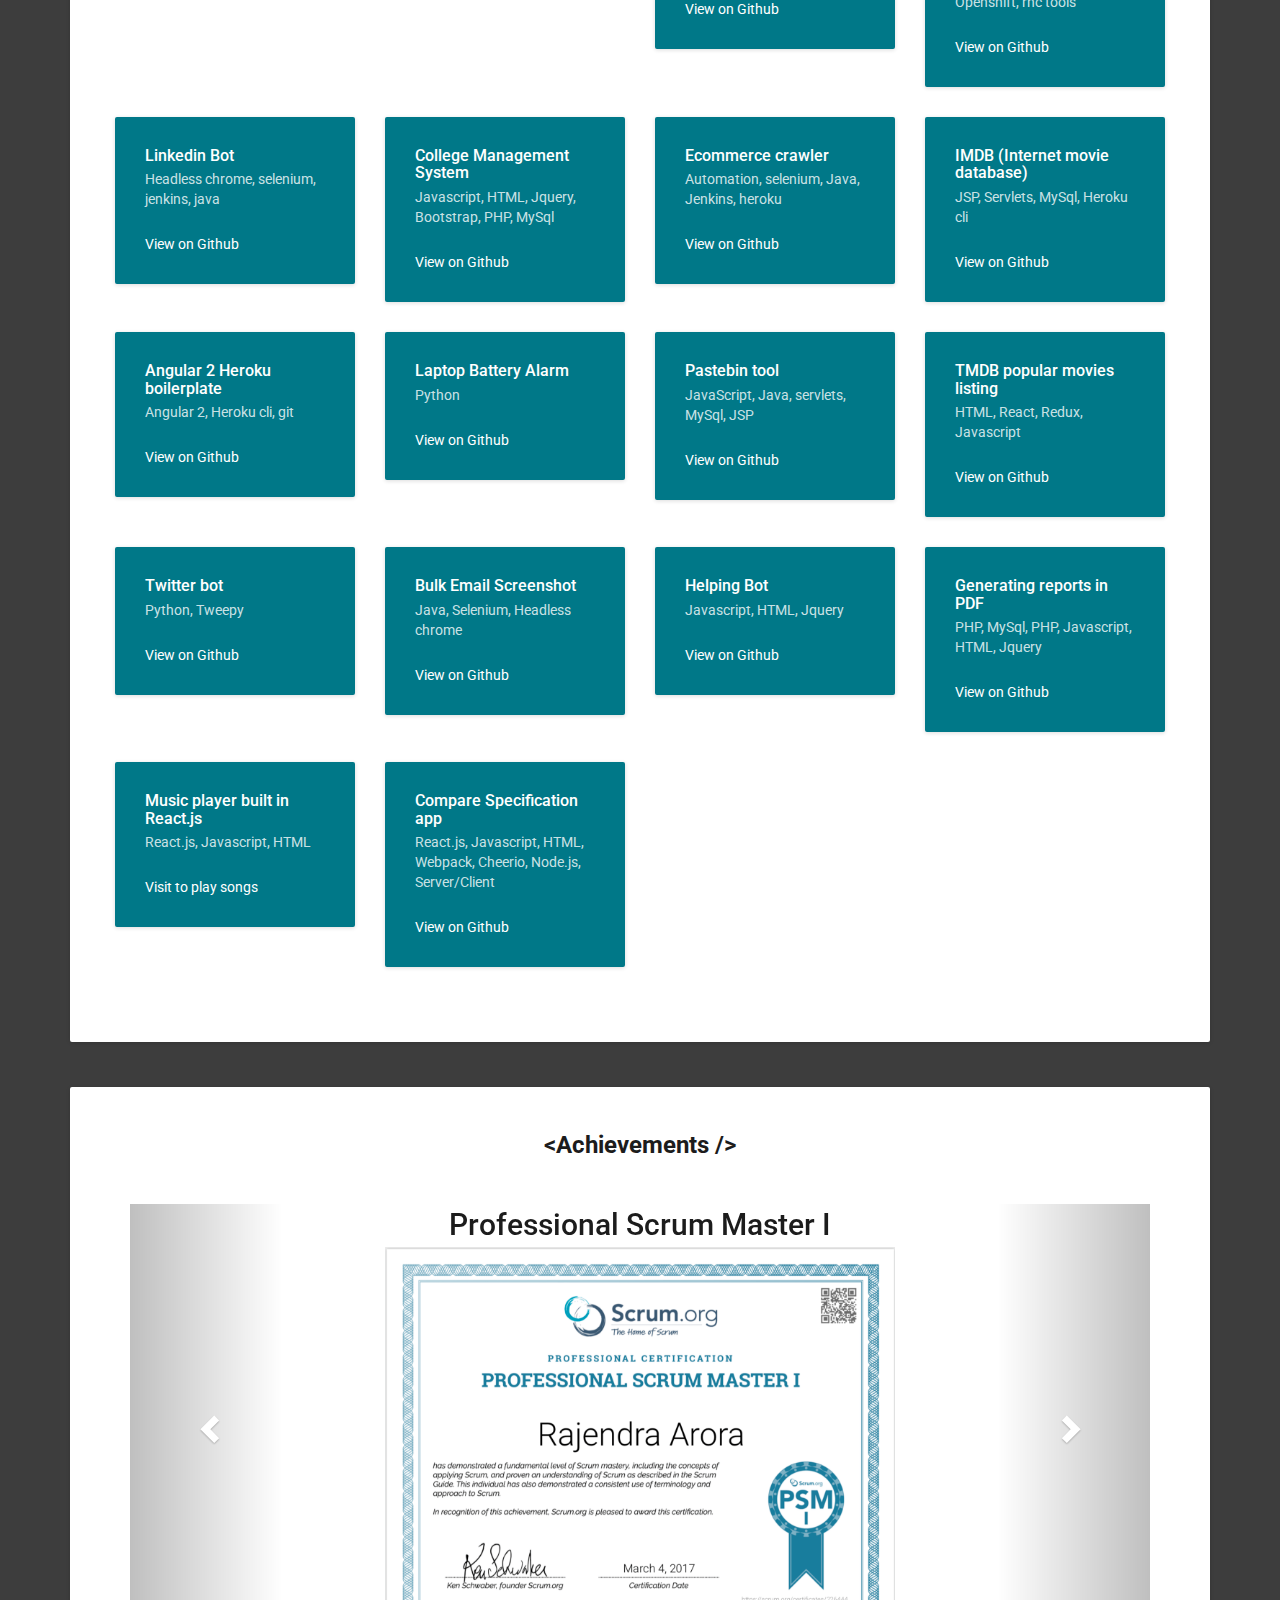
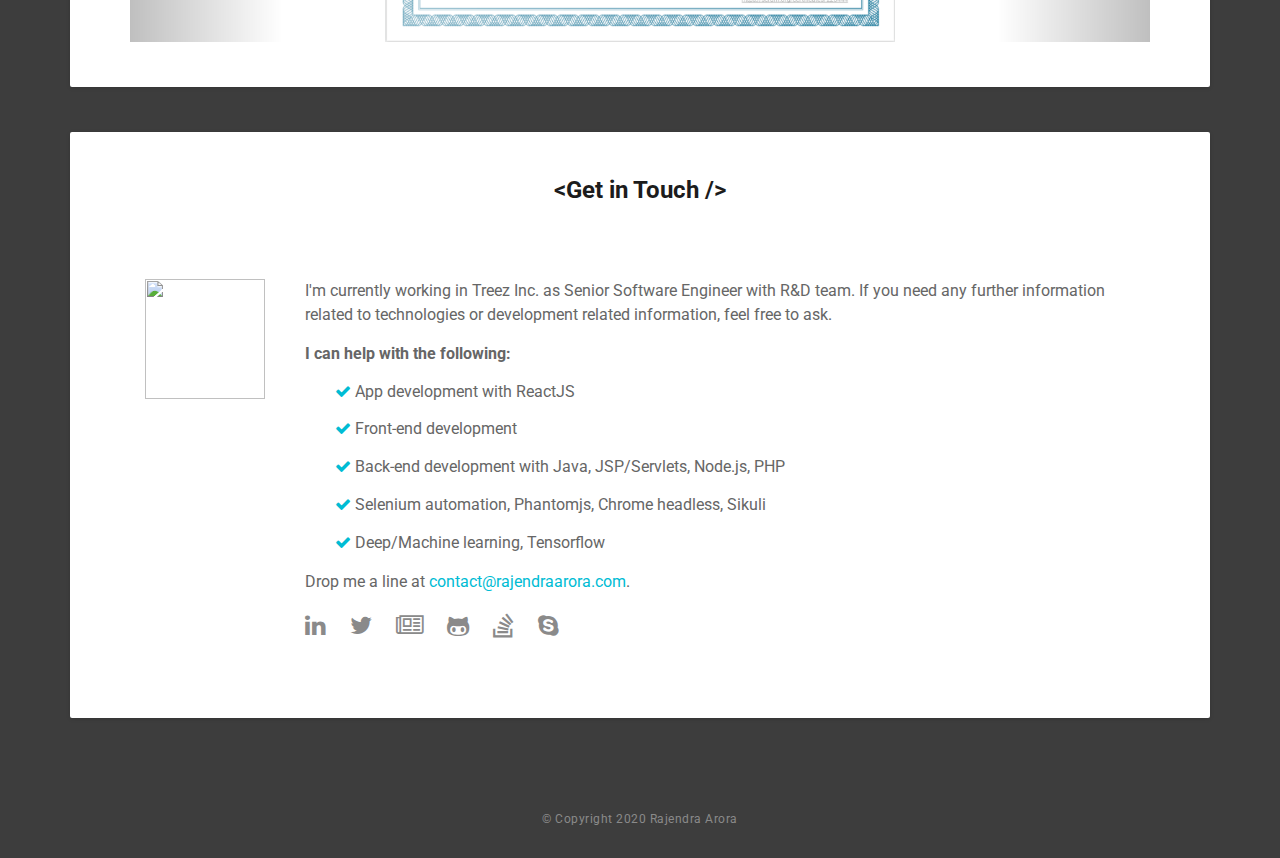
==== commit 25a90f95: "updated experience years" ====
--- a/index.html
+++ b/index.html
@@ -259,7 +259,7 @@
         </section>
 
         <section id="experiences-section" class="experiences-section section">
-            <h2 class="section-title"><strong>&lt;Work Experience (7+ years) /&gt;</strong></h2>
+            <h2 class="section-title"><strong>&lt;Work Experience (7.5+ years) /&gt;</strong></h2>
             <div class="timeline">
                 
                 <div class="item">
